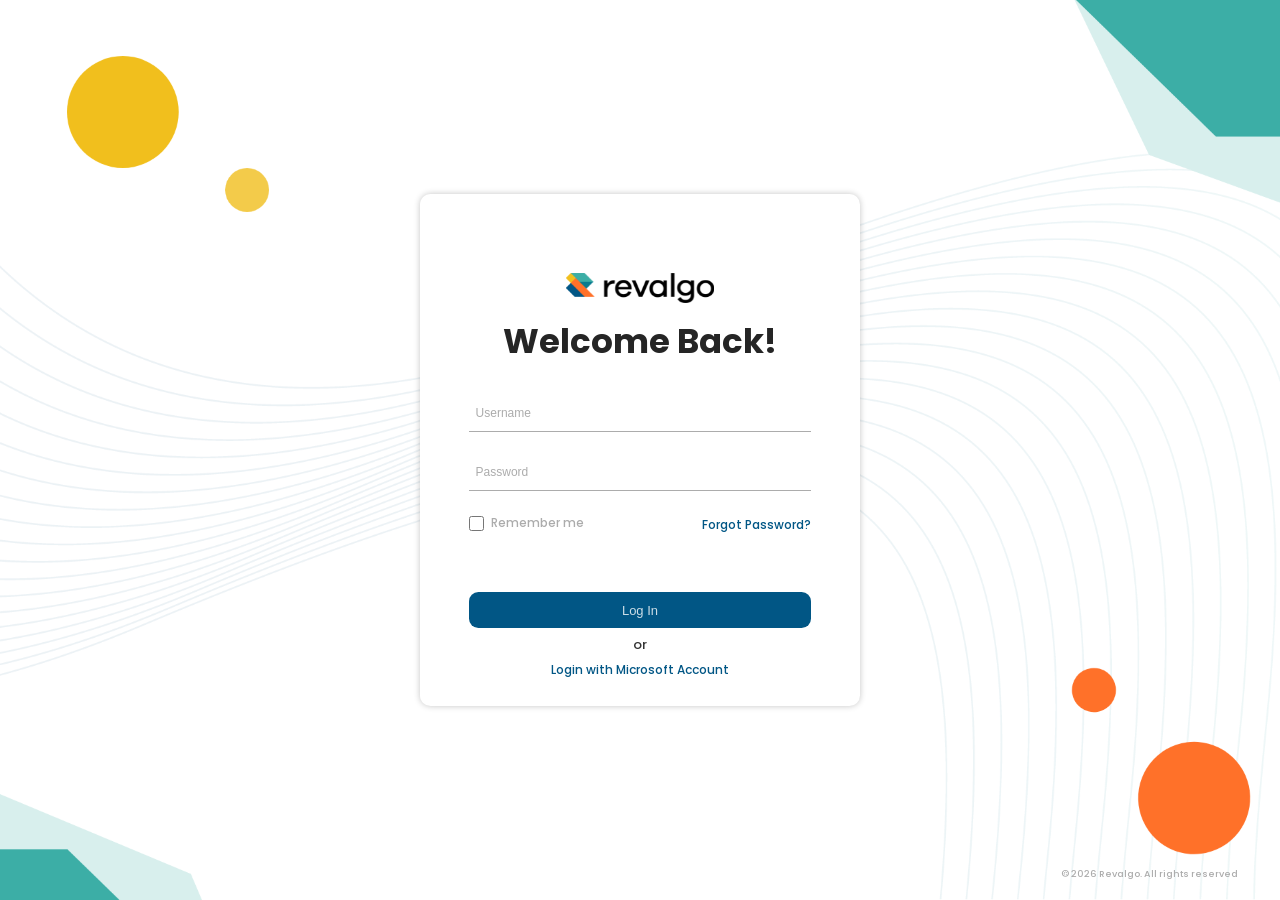
==== index.html @ 991fac0e "updated dashboard" ====
<!doctype html>
<html lang="en">
  <head>
    <meta charset="UTF-8" />
    <meta name="viewport" content="width=device-width, initial-scale=1.0" />
    <title>Index | Revalgo</title>
    <link rel="stylesheet" href="./assets/css/style.css"/>
  </head>

  <body>
    <main class="login-wrapper">
      <section class="login-inner-wrapper">
        <div class="login-container">
          <img
            src="./assets/images/login/revalgo_white_background.png"
            class="logo"
            alt="Revalgo White"
          />
          <h2 class="login-header">Welcome Back!</h2>
          <form class="login-form">
            <div class="input-wrapper">
              <div class="form-group">
                <label for="username"><i class="fa-regular fa-user"></i></label>
                <input
                  type="text"
                  name="username"
                  class="username"
                  id="username"
                  placeholder="Username"
                  autocomplete="on"
                />
              </div>
              <p class="error"></p>
            </div>
            <div class="input-wrapper password-wrapper">
              <div class="form-group">
                <label for="password"><i class="fa-solid fa-lock"></i></label>
                <input
                  type="password"
                  name="password"
                  class="password"
                  id="password"
                  placeholder="Password"
                />
              </div>
              <p class="error"></p>
            </div>
            <div class="forgot-wrapper">
              <div class="remember-wrapper">
                <input type="checkbox" name="remember" id="remember" />
                <label for="remember">Remember me</label>
              </div>
              <div class="forgot-container">
                <a href="#" id="forgot-password" class="forgot-link"
                  >Forgot Password?</a
                >
              </div>
            </div>
            <div class="submit-btn-container">
              <button type="submit" class="login-btn">Log In</button>
              <p class="or-text">or</p>
              <a href="#" id="login-acnt" class="login-acnt"
                >Login with Microsoft Account</a
              >
            </div>
          </form>
        </div>
        <img
          src="./assets/images/login/bg_patterns.png"
          class="bg-pattern bg-img"
          alt="Bg patterns"
        />

        <img
          src="./assets/images/login/yellow_circle_bg.png"
          class="top-left-bg bg-img"
          alt="yellow_circle_bg"
        />
        <img
          src="./assets/images/login/right_top_corner pattern_bg.png"
          class="top-right-bg bg-img"
          alt="right top corner pattern"
        />
        <img
          src="./assets/images/login/left_bottom_corner_pattern_bg.png"
          class="bottom-left-bg bg-img"
          alt="left bottom corner pattern"
        />
        <img
          src="./assets/images/login/orange_circle_pattern_bg.png"
          class="bottom-right-bg bg-img"
          alt="orange circle pattern"
        />
        <p class="copyright-text">&copy; 2026 Revalgo. All rights reserved</p>
      </section>
    </main>
    <script src="./assets/js/index.js"></script>
  </body>
</html>
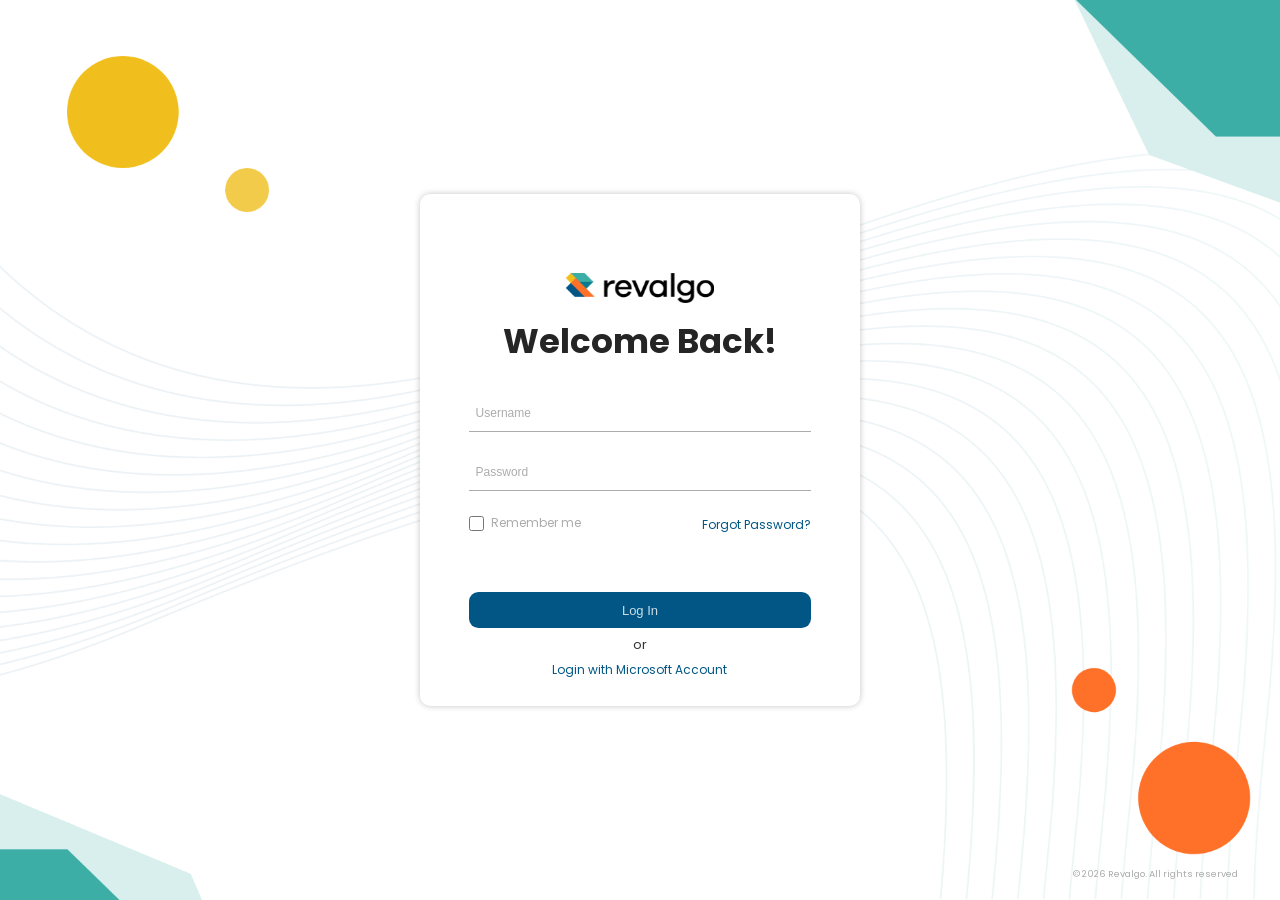
==== commit 11424423: "update v5" ====
--- a/index.html
+++ b/index.html
@@ -4,7 +4,10 @@
     <meta charset="UTF-8" />
     <meta name="viewport" content="width=device-width, initial-scale=1.0" />
     <title>Index | Revalgo</title>
+    <link rel="icon" type="image/x-icon" href="./assets/images/global/favicon.ico" />
     <link rel="stylesheet" href="./assets/css/style.css"/>
+   
+
   </head>
 
   <body>
--- a/assets/css/style.css
+++ b/assets/css/style.css
@@ -6,7 +6,11 @@
 }
 
 body {
-  font-family: "Poppins", sans-serif !important;
+  height: 100vh;
+  overflow: hidden;
+  font-family: "Poppins", sans-serif;
+  display: flex;
+  flex-direction: column;
 }
 
 body.not-active {
@@ -14,26 +18,32 @@
 }
 
 a {
-  text-decoration: none !important;
+  text-decoration: none;
 }
 
 @font-face {
   font-family: "Poppins";
-  font-weight: 500;
+  font-weight: 400;
   font-style: normal;
-  src: url("../fonts/poppins-500.ttf") format("truetype");
+  src: url("../fonts/poppins_400.ttf") format("truetype");
+}
+@font-face {
+  font-family: "Poppins";
+  font-weight: 500;
+  font-style: normal;
+  src: url("../fonts/poppins_500.ttf") format("truetype");
 }
 @font-face {
   font-family: "Poppins";
   font-weight: 600;
   font-style: normal;
-  src: url("../fonts/poppins-600.ttf") format("truetype");
+  src: url("../fonts/poppins_600.ttf") format("truetype");
 }
 @font-face {
   font-family: "Poppins";
   font-weight: 700;
   font-style: normal;
-  src: url("../fonts/poppins-700.ttf") format("truetype");
+  src: url("../fonts/poppins_700.ttf") format("truetype");
 }
 .login-wrapper {
   position: relative;
@@ -384,7 +394,7 @@
 header nav ul li.profile-container .profile-menu a {
   padding: 10px 10px;
   text-decoration: none;
-  color: #154787;
+  color: rgb(21, 71, 135);
   display: inline-flex;
   align-items: center;
   gap: clamp(5px, 0.521vw, 0.521vw);
@@ -405,7 +415,7 @@
   font-size: clamp(11px, 0.73vw, 0.73vw);
   padding: 7px clamp(12px, 1.25vw, 1.25vw);
   color: rgba(255, 255, 255, 0.8);
-  background-color: #154787;
+  background-color: rgb(21, 71, 135);
   margin-right: clamp(5px, 0.521vw, 0.521vw);
   cursor: pointer;
 }
@@ -413,27 +423,68 @@
   background-color: #015685;
 }
 
-body {
-  height: 100vh;
-  overflow: hidden;
+@media print {
+  header {
+    padding-left: 20px;
+  }
+}
+.loader-wrapper {
+  position: fixed;
+  inset: 0;
+  display: flex;
+  align-items: center;
+  justify-content: center;
+  background-color: white;
+}
+.loader-wrapper .loader {
+  width: clamp(25px, 2.61vw, 2.61vw);
+  aspect-ratio: 1;
+  display: grid;
+  border-radius: 50%;
+  background: linear-gradient(0deg, rgba(21, 71, 135, 0.5) 30%, rgba(0, 0, 0, 0) 0 70%, rgb(21, 71, 135) 0) 50%/8% 100%, linear-gradient(90deg, rgba(21, 71, 135, 0.25) 30%, rgba(0, 0, 0, 0) 0 70%, rgba(21, 71, 135, 0.75) 0) 50%/100% 8%;
+  background-repeat: no-repeat;
+  animation: l23 2s infinite steps(12);
+}
+.loader-wrapper .loader::before,
+.loader-wrapper .loader::after {
+  content: "";
+  grid-area: 1/1;
+  border-radius: 50%;
+  background: inherit;
+  opacity: 0.915;
+  transform: rotate(30deg);
+}
+.loader-wrapper .loader::after {
+  opacity: 0.83;
+  transform: rotate(60deg);
+}
+@keyframes l23 {
+  100% {
+    transform: rotate(1turn);
+  }
+}
+.loader-wrapper.not-active {
+  display: none;
 }
 
 .dashboard-wrapper {
   margin-top: 6px;
   background-color: #f5f5f5;
-  padding: clamp(20px, 1.8vw, 1.8vw) clamp(12px, 1.25vw, 1.25vw);
-  display: flex;
+  padding: clamp(12px, 1.304vw, 1.304vw) clamp(12px, 1.25vw, 1.25vw);
+  display: none;
   flex-direction: column;
+  flex: 1;
+  min-height: 0;
 }
 .dashboard-wrapper .dashboard-header-wrapper {
-  margin-bottom: clamp(23px, 2.4vw, 2.4vw);
+  margin-bottom: clamp(12px, 1.304vw, 1.304vw);
   display: block;
 }
 .dashboard-wrapper .dashboard-header-wrapper .header-container {
   display: flex;
   align-items: center;
   justify-content: space-between;
-  margin-bottom: clamp(24px, 2.5vw, 2.5vw);
+  margin-bottom: clamp(15px, 1.57vw, 1.57vw);
 }
 .dashboard-wrapper .dashboard-header-wrapper .header-container h2 {
   color: rgba(0, 0, 0, 0.9);
@@ -453,13 +504,13 @@
   display: flex;
 }
 .dashboard-wrapper .dashboard-header-wrapper .header-container .dropdown-wrapper .date-filter .date-dropdown .date-text {
-  color: #154787;
+  color: rgb(21, 71, 135);
   display: flex;
   gap: clamp(5px, 0.521vw, 0.521vw);
   align-items: center;
   justify-content: space-between;
   padding-bottom: 5px;
-  border-bottom: 1px solid #154787;
+  border-bottom: 1px solid rgb(21, 71, 135);
   font-size: clamp(11px, 0.79vw, 0.79vw);
   cursor: pointer;
 }
@@ -470,7 +521,7 @@
 .dashboard-wrapper .dashboard-header-wrapper .header-container .dropdown-wrapper .date-filter .date-dropdown .custom-text {
   display: none;
   gap: 5px;
-  border-bottom: 1px solid #154787;
+  border-bottom: 1px solid rgb(21, 71, 135);
   font-size: clamp(11px, 0.79vw, 0.79vw);
   color: #5c5c5c;
   font-weight: normal;
@@ -685,10 +736,10 @@
 }
 .dashboard-wrapper .dashboard-header-wrapper .header-container .dropdown-wrapper .widget-btn {
   position: relative;
-  color: #154787;
+  color: rgb(21, 71, 135);
   display: inline-flex;
   padding: 5px 7px;
-  border: 1px solid #154787;
+  border: 1px solid rgb(21, 71, 135);
   font-size: clamp(11px, 0.79vw, 0.79vw);
   cursor: pointer;
 }
@@ -732,14 +783,14 @@
   appearance: none;
   width: clamp(10px, 0.93vw, 0.93vw);
   height: clamp(10px, 0.93vw, 0.93vw);
-  border: 1px solid #154787;
+  border: 1px solid rgb(21, 71, 135);
   border-radius: 5px;
   position: relative;
-  accent-color: #154787;
+  accent-color: rgb(21, 71, 135);
   flex: 0 0 clamp(10px, 0.93vw, 0.93vw);
 }
 .dashboard-wrapper .dashboard-header-wrapper .header-container .dropdown-wrapper .widget-btn .widget-dropdown-menu li input:checked {
-  background-color: #154787;
+  background-color: rgb(21, 71, 135);
 }
 .dashboard-wrapper .dashboard-header-wrapper .header-container .dropdown-wrapper .widget-btn .widget-dropdown-menu li input:checked:checked::after {
   content: "✔";
@@ -760,6 +811,7 @@
 .dashboard-wrapper .dashboard-header-wrapper .stats-wrapper .stat-container {
   display: flex;
   gap: clamp(10px, 1.05vw, 1.05vw);
+  align-items: center;
 }
 .dashboard-wrapper .dashboard-header-wrapper .stats-wrapper .stat-container .img-wrapper {
   width: clamp(26px, 2.98vw, 2.98vw);
@@ -800,7 +852,7 @@
 }
 .dashboard-wrapper .dashboard-body-wrapper .quotes-container {
   width: 62%;
-  max-height: calc(100% - clamp(20px, 1.965vw, 1.965vw));
+  max-height: 100%;
   display: flex;
   flex-direction: column;
 }
@@ -816,7 +868,7 @@
   border-radius: clamp(3px, 0.521vw, 0.521vw);
   background-color: white;
   height: 100%;
-  max-height: 100%;
+  max-height: calc(100% - clamp(27px, 1.71vw, 1.71vw));
   display: flex;
   flex-direction: column;
 }
@@ -868,7 +920,7 @@
   color: #015685;
 }
 .dashboard-wrapper .dashboard-body-wrapper .quotes-container .table-wrapper .top-container .btn-container button.active span {
-  background-color: #154787;
+  background-color: rgb(21, 71, 135);
   color: white;
 }
 .dashboard-wrapper .dashboard-body-wrapper .quotes-container .table-wrapper .top-container .btn-container button.active::after {
@@ -892,6 +944,7 @@
   border: none;
   outline: none;
   font-size: clamp(10px, 0.63vw, 0.63vw);
+  width: 100%;
 }
 .dashboard-wrapper .dashboard-body-wrapper .quotes-container .table-wrapper .top-container .filter-wrapper .search-container input::placeholder {
   font-size: clamp(10px, 0.63vw, 0.63vw);
@@ -911,6 +964,9 @@
 }
 .dashboard-wrapper .dashboard-body-wrapper .quotes-container .table-wrapper .top-container .filter-wrapper .filter-container {
   position: relative;
+  border: 1px solid rgba(0, 0, 0, 0.3);
+  padding: 4px clamp(9px, 0.79vw, 0.79vw);
+  border-radius: 3px;
 }
 .dashboard-wrapper .dashboard-body-wrapper .quotes-container .table-wrapper .top-container .filter-wrapper .filter-container .filter-text {
   display: flex;
@@ -919,14 +975,12 @@
   font-size: clamp(10px, 0.63vw, 0.63vw);
   color: #616161;
   cursor: pointer;
+  background-color: transparent;
+  border: none;
 }
 .dashboard-wrapper .dashboard-body-wrapper .quotes-container .table-wrapper .top-container .filter-wrapper .filter-container .filter-text img {
   width: 15px, 0.989vw, 0.989vw;
-}
-.dashboard-wrapper .dashboard-body-wrapper .quotes-container .table-wrapper .top-container .filter-wrapper .filter-container {
-  border: 1px solid rgba(0, 0, 0, 0.3);
-  padding: 4px clamp(9px, 0.79vw, 0.79vw);
-  border-radius: 3px;
+  pointer-events: none;
 }
 .dashboard-wrapper .dashboard-body-wrapper .quotes-container .table-wrapper .top-container .filter-wrapper .filter-container .filter-dropdown {
   display: none;
@@ -1062,7 +1116,7 @@
   width: 1.65vw;
 }
 .dashboard-wrapper .dashboard-body-wrapper .quotes-container .table-wrapper .quote-table tbody tr td a.quote-id-data {
-  color: #154787;
+  color: rgb(21, 71, 135);
   font-weight: 500;
 }
 .dashboard-wrapper .dashboard-body-wrapper .quotes-container .table-wrapper .quote-table tbody tr td:nth-of-type(3) {
@@ -1101,7 +1155,7 @@
 .dashboard-wrapper .dashboard-body-wrapper .quotes-container .table-wrapper .quote-table tbody tr td:last-of-type .undo-btn {
   width: 100%;
   display: inline-block;
-  background-color: #154787;
+  background-color: rgb(21, 71, 135);
   color: rgba(255, 255, 255, 0.9);
   cursor: pointer;
   border-radius: 5px;
@@ -1109,7 +1163,7 @@
 .dashboard-wrapper .dashboard-body-wrapper .quotes-container .table-wrapper .quote-table tbody tr td .undo-btn {
   width: 100%;
   display: inline-block;
-  background-color: #154787;
+  background-color: rgb(21, 71, 135);
   color: rgba(255, 255, 255, 0.9);
   cursor: pointer;
   border-radius: 5px;
@@ -1229,6 +1283,9 @@
   flex: 1;
   height: 100%;
   width: 100%;
+}
+.dashboard-wrapper .dashboard-body-wrapper .chart-wrapper .chart-container .trend-chart-wrapper .trend-chart-container .trend-chart .highcharts-yaxis-labels span {
+  left: 0px !important;
 }
 .dashboard-wrapper .dashboard-body-wrapper .chart-wrapper .chart-container .trend-chart-wrapper .trend-chart-container .trend-chart .trend-x-label, .dashboard-wrapper .dashboard-body-wrapper .chart-wrapper .chart-container .trend-chart-wrapper .trend-chart-container .trend-chart .trend-y-label {
   font-size: clamp(10px, 0.63vw, 0.63vw);
@@ -1298,8 +1355,8 @@
 }
 .dashboard-wrapper .dashboard-body-wrapper .chart-wrapper .chart-container .accuracy-chart-wrapper .accuracy-chart-container .accuracy-chart .highcharts-tooltip tspan:nth-of-type(2) {
   font-size: 0.9em;
-  color: #154787;
-  fill: #154787;
+  color: rgb(21, 71, 135);
+  fill: rgb(21, 71, 135);
   font-weight: bold;
 }
 .dashboard-wrapper .dashboard-body-wrapper .chart-wrapper .chart-container .accuracy-chart-wrapper .accuracy-chart-container .accuracy-chart .highcharts-root {
@@ -1350,81 +1407,99 @@
   background-color: transparent;
   border: none;
 }
+.dashboard-wrapper .dashboard-body-wrapper .chart-wrapper .transaction-wrapper .btn-container button.dropdown-btn {
+  font-size: clamp(13px, 1.15vw, 1.15vw);
+}
 .dashboard-wrapper .dashboard-body-wrapper .chart-wrapper .transaction-wrapper .btn-container button.dropdown-btn img {
   width: clamp(13px, 1.15vw, 1.15vw);
   margin-right: 5px;
-}
-.dashboard-wrapper .dashboard-body-wrapper .chart-wrapper .transaction-wrapper .btn-container button.dropdown-btn {
+  transition: transform 0.3s ease;
+}
+.dashboard-wrapper .dashboard-body-wrapper .chart-wrapper .transaction-wrapper .btn-container button.dropdown-btn.collapsed {
   font-size: clamp(13px, 1.15vw, 1.15vw);
+}
+.dashboard-wrapper .dashboard-body-wrapper .chart-wrapper .transaction-wrapper .btn-container button.dropdown-btn.collapsed img {
+  transform: rotate(180deg);
 }
 .dashboard-wrapper .dashboard-body-wrapper .chart-wrapper .transaction-wrapper .btn-container button.view-more-btn {
   font-size: clamp(11px, 0.79vw, 0.79vw);
-  color: #154787;
-}
-.dashboard-wrapper .dashboard-body-wrapper .chart-wrapper .transaction-wrapper .transaction-table {
+  color: rgb(21, 71, 135);
+  white-space: nowrap;
+}
+.dashboard-wrapper .dashboard-body-wrapper .chart-wrapper .transaction-wrapper .transaction-table-content {
+  flex-direction: column;
+}
+.dashboard-wrapper .dashboard-body-wrapper .chart-wrapper .transaction-wrapper .transaction-table-content .transaction-table {
   width: 100%;
   display: flex;
   flex-direction: column;
   flex: 1;
-  height: 100%;
   min-height: 0;
 }
-.dashboard-wrapper .dashboard-body-wrapper .chart-wrapper .transaction-wrapper .transaction-table thead {
+.dashboard-wrapper .dashboard-body-wrapper .chart-wrapper .transaction-wrapper .transaction-table-content .transaction-table thead {
   display: table;
   width: 100%;
   table-layout: fixed;
   flex-shrink: 0;
 }
-.dashboard-wrapper .dashboard-body-wrapper .chart-wrapper .transaction-wrapper .transaction-table thead tr {
+.dashboard-wrapper .dashboard-body-wrapper .chart-wrapper .transaction-wrapper .transaction-table-content .transaction-table thead tr {
   border-bottom: 1px solid rgba(0, 0, 0, 0.6);
 }
-.dashboard-wrapper .dashboard-body-wrapper .chart-wrapper .transaction-wrapper .transaction-table thead tr th {
+.dashboard-wrapper .dashboard-body-wrapper .chart-wrapper .transaction-wrapper .transaction-table-content .transaction-table thead tr th {
   font-size: clamp(10px, 0.83vw, 0.83vw);
   color: rgba(0, 0, 0, 0.8);
   font-weight: 500;
   padding: clamp(6px, 0.521vw, 0.521vw) clamp(10px, 0.79vw, 0.79vw) clamp(8px, 0.521vw, 0.521vw) 0;
 }
-.dashboard-wrapper .dashboard-body-wrapper .chart-wrapper .transaction-wrapper .transaction-table thead tr th:first-of-type {
+.dashboard-wrapper .dashboard-body-wrapper .chart-wrapper .transaction-wrapper .transaction-table-content .transaction-table thead tr th:first-of-type {
   width: clamp(150px, 16.2vw, 16.2vw);
   padding-left: clamp(8px, 0.79vw, 0.79vw);
 }
-.dashboard-wrapper .dashboard-body-wrapper .chart-wrapper .transaction-wrapper .transaction-table thead tr th:nth-of-type(2) {
+.dashboard-wrapper .dashboard-body-wrapper .chart-wrapper .transaction-wrapper .transaction-table-content .transaction-table thead tr th:nth-of-type(2) {
   width: clamp(110px, 11.46vw, 11.46vw);
 }
-.dashboard-wrapper .dashboard-body-wrapper .chart-wrapper .transaction-wrapper .transaction-table tbody {
+.dashboard-wrapper .dashboard-body-wrapper .chart-wrapper .transaction-wrapper .transaction-table-content .transaction-table tbody {
   display: block;
   flex: 1;
   overflow-y: auto;
 }
-.dashboard-wrapper .dashboard-body-wrapper .chart-wrapper .transaction-wrapper .transaction-table tbody tr {
+.dashboard-wrapper .dashboard-body-wrapper .chart-wrapper .transaction-wrapper .transaction-table-content .transaction-table tbody tr {
   display: table;
   width: 100%;
   table-layout: fixed;
 }
-.dashboard-wrapper .dashboard-body-wrapper .chart-wrapper .transaction-wrapper .transaction-table tbody tr td {
+.dashboard-wrapper .dashboard-body-wrapper .chart-wrapper .transaction-wrapper .transaction-table-content .transaction-table tbody tr td {
   font-size: clamp(10px, 0.73vw, 0.73vw);
   padding: clamp(6px, 0.521vw, 0.521vw) clamp(10px, 0.79vw, 0.79vw) clamp(6px, 0.521vw, 0.521vw) 0;
   border-bottom: 1px solid #ccc;
 }
-.dashboard-wrapper .dashboard-body-wrapper .chart-wrapper .transaction-wrapper .transaction-table tbody tr td:first-of-type {
+.dashboard-wrapper .dashboard-body-wrapper .chart-wrapper .transaction-wrapper .transaction-table-content .transaction-table tbody tr td:first-of-type {
   width: clamp(160px, 16.2vw, 16.2vw);
   padding-left: clamp(10px, 0.79vw, 0.79vw);
 }
-.dashboard-wrapper .dashboard-body-wrapper .chart-wrapper .transaction-wrapper .transaction-table tbody tr td:nth-of-type(2) {
+.dashboard-wrapper .dashboard-body-wrapper .chart-wrapper .transaction-wrapper .transaction-table-content .transaction-table tbody tr td:nth-of-type(2) {
   width: clamp(110px, 11.46vw, 11.46vw);
 }
-.dashboard-wrapper .dashboard-body-wrapper .chart-wrapper .transaction-wrapper .transaction-table tbody tr td:last-of-type {
+.dashboard-wrapper .dashboard-body-wrapper .chart-wrapper .transaction-wrapper .transaction-table-content .transaction-table tbody tr td:last-of-type {
   font-weight: 400;
 }
-.dashboard-wrapper .dashboard-body-wrapper .chart-wrapper .transaction-wrapper .transaction-table tbody::-webkit-scrollbar {
+.dashboard-wrapper .dashboard-body-wrapper .chart-wrapper .transaction-wrapper .transaction-table-content .transaction-table tbody::-webkit-scrollbar {
   width: 4px;
 }
-.dashboard-wrapper .dashboard-body-wrapper .chart-wrapper .transaction-wrapper .transaction-table tbody::-webkit-scrollbar-thumb {
+.dashboard-wrapper .dashboard-body-wrapper .chart-wrapper .transaction-wrapper .transaction-table-content .transaction-table tbody::-webkit-scrollbar-thumb {
   background: rgba(161, 161, 161, 0.5);
   border-radius: 4px;
 }
-.dashboard-wrapper .dashboard-body-wrapper .chart-wrapper .transaction-wrapper .transaction-table.not-active {
-  display: none;
+.dashboard-wrapper .dashboard-body-wrapper .chart-wrapper .transaction-wrapper .transaction-table-content .transaction-table.not-active {
+  display: none;
+}
+.dashboard-wrapper .dashboard-body-wrapper .chart-wrapper .transaction-wrapper .transaction-table-content.collapsing {
+  height: 0;
+}
+.dashboard-wrapper .dashboard-body-wrapper .chart-wrapper .transaction-wrapper .transaction-table-content.show {
+  display: flex;
+  flex: 1;
+  min-height: 0;
 }
 .dashboard-wrapper .dashboard-body-wrapper .chart-wrapper .transaction-wrapper.not-active {
   display: none;
@@ -1448,13 +1523,26 @@
 }
 .dashboard-wrapper .dashboard-body-wrapper.not-active {
   display: none;
+}
+.dashboard-wrapper .copyright-container {
+  display: none;
+  align-items: center;
+  text-align: center;
+  justify-content: center;
+  font-size: 10px;
+  color: rgba(0, 0, 0, 0.8);
+  width: 100%;
+  margin-top: 10px;
+}
+.dashboard-wrapper.active {
+  display: flex;
 }
 
 .expand-overlay {
   position: fixed;
   z-index: 5;
   background-color: rgba(0, 0, 0, 0.7);
-  inset: auto 0 0 0;
+  inset: 0 0 0 0;
   display: none;
   justify-content: center;
   align-items: center;
@@ -1463,7 +1551,7 @@
   background-color: white;
   display: none;
   flex-direction: column;
-  align-items: center;
+  align-items: flex-start;
   margin-top: 10px;
   max-height: 85%;
   position: relative;
@@ -1559,7 +1647,7 @@
   color: #015685;
 }
 .expand-overlay .expand-modal.table .expand-modal-content .quotes-container .table-wrapper .top-container .btn-container button.active span {
-  background-color: #154787;
+  background-color: rgb(21, 71, 135);
   color: white;
 }
 .expand-overlay .expand-modal.table .expand-modal-content .quotes-container .table-wrapper .top-container .btn-container button.active::after {
@@ -1602,6 +1690,9 @@
 }
 .expand-overlay .expand-modal.table .expand-modal-content .quotes-container .table-wrapper .top-container .filter-wrapper .filter-container {
   position: relative;
+  border: 1px solid rgba(0, 0, 0, 0.3);
+  padding: 6px clamp(9px, 0.79vw, 0.79vw);
+  border-radius: 3px;
 }
 .expand-overlay .expand-modal.table .expand-modal-content .quotes-container .table-wrapper .top-container .filter-wrapper .filter-container .filter-text {
   display: flex;
@@ -1610,14 +1701,12 @@
   font-size: clamp(10px, 0.73vw, 0.73vw);
   color: #616161;
   cursor: pointer;
+  background-color: transparent;
+  border: none;
 }
 .expand-overlay .expand-modal.table .expand-modal-content .quotes-container .table-wrapper .top-container .filter-wrapper .filter-container .filter-text img {
   width: clamp(15px, 0.989vw, 0.989vw);
-}
-.expand-overlay .expand-modal.table .expand-modal-content .quotes-container .table-wrapper .top-container .filter-wrapper .filter-container {
-  border: 1px solid rgba(0, 0, 0, 0.3);
-  padding: 6px clamp(9px, 0.79vw, 0.79vw);
-  border-radius: 3px;
+  pointer-events: none;
 }
 .expand-overlay .expand-modal.table .expand-modal-content .quotes-container .table-wrapper .top-container .filter-wrapper .filter-container .filter-dropdown {
   display: none;
@@ -1647,6 +1736,9 @@
 .expand-overlay .expand-modal.table .expand-modal-content .quotes-container .table-wrapper .top-container .filter-wrapper .filter-container .filter-dropdown ul li:hover {
   background: #f0f0f0;
 }
+.expand-overlay .expand-modal.table .expand-modal-content .quotes-container .table-wrapper .top-container .filter-wrapper .filter-container .filter-dropdown ul li.active {
+  background: #f0f0f0;
+}
 .expand-overlay .expand-modal.table .expand-modal-content .quotes-container .table-wrapper .top-container .filter-wrapper .filter-container .filter-dropdown.active {
   display: block;
 }
@@ -1693,6 +1785,7 @@
   font-size: clamp(10px, 0.83vw, 0.83vw);
   color: rgba(0, 0, 0, 0.9);
   font-weight: 500;
+  cursor: pointer;
 }
 .expand-overlay .expand-modal.table .expand-modal-content .quotes-container .table-wrapper .quote-table thead tr th:first-of-type {
   width: 2.75vw;
@@ -1744,7 +1837,7 @@
   width: 2.75vw;
 }
 .expand-overlay .expand-modal.table .expand-modal-content .quotes-container .table-wrapper .quote-table tbody tr td a.quote-id-data {
-  color: #154787;
+  color: rgb(21, 71, 135);
   font-weight: 500;
 }
 .expand-overlay .expand-modal.table .expand-modal-content .quotes-container .table-wrapper .quote-table tbody tr td:first-of-type {
@@ -1788,7 +1881,7 @@
 .expand-overlay .expand-modal.table .expand-modal-content .quotes-container .table-wrapper .quote-table tbody tr td:last-of-type span {
   width: 100%;
   display: inline-block;
-  background-color: #154787;
+  background-color: rgb(21, 71, 135);
   color: rgba(255, 255, 255, 0.9);
   cursor: pointer;
   border-radius: 5px;
@@ -1830,16 +1923,16 @@
   background-color: transparent;
   border: none;
 }
+.expand-overlay .expand-modal.table .expand-modal-content .transaction-wrapper .btn-container button.dropdown-btn {
+  font-size: clamp(13px, 1.36vw, 1.36vw);
+}
 .expand-overlay .expand-modal.table .expand-modal-content .transaction-wrapper .btn-container button.dropdown-btn img {
   width: clamp(13px, 1.25vw, 1.25vw);
   margin-right: 5px;
 }
-.expand-overlay .expand-modal.table .expand-modal-content .transaction-wrapper .btn-container button.dropdown-btn {
-  font-size: clamp(13px, 1.36vw, 1.36vw);
-}
 .expand-overlay .expand-modal.table .expand-modal-content .transaction-wrapper .btn-container button.view-more-btn {
   font-size: clamp(11px, 0.79vw, 0.79vw);
-  color: #154787;
+  color: rgb(21, 71, 135);
   display: none;
 }
 .expand-overlay .expand-modal.table .expand-modal-content .transaction-wrapper .transaction-table {
@@ -2028,7 +2121,7 @@
   color: rgba(0, 0, 0, 0.8);
 }
 .expand-overlay .expand-modal.chart .expand-modal-content .trend-chart-wrapper .trend-chart-container .trend-chart .highcharts-yaxis-labels span {
-  left: 5px !important;
+  left: 5px;
 }
 .expand-overlay .expand-modal.chart .expand-modal-content .trend-chart-wrapper.active {
   display: flex;
@@ -2089,8 +2182,8 @@
 }
 .expand-overlay .expand-modal.chart .expand-modal-content .accuracy-chart-wrapper .accuracy-chart-container .accuracy-chart .highcharts-tooltip tspan:nth-of-type(2) {
   font-size: 0.9em;
-  color: #154787;
-  fill: #154787;
+  color: rgb(21, 71, 135);
+  fill: rgb(21, 71, 135);
   font-weight: bold;
 }
 .expand-overlay .expand-modal.chart .expand-modal-content .accuracy-chart-wrapper .accuracy-chart-container .accuracy-chart .highcharts-root {
@@ -2156,13 +2249,13 @@
   padding: clamp(6px, 0.63vw, 0.63vw) clamp(9px, 2.61vw, 2.61vw);
   border: 1px solid transparent;
   line-height: 1;
-  background-color: #154787;
+  background-color: rgb(21, 71, 135);
   color: white;
 }
 .expand-overlay .undo-modal .btn-container button.no-btn {
   background-color: white;
-  border-color: #154787;
-  color: #154787;
+  border-color: rgb(21, 71, 135);
+  color: rgb(21, 71, 135);
   padding-inline: clamp(9px, 2.75vw, 2.75vw);
 }
 .expand-overlay .undo-modal.active {
@@ -2170,8 +2263,11 @@
 }
 
 @media screen and (max-width: 1600px) {
+  .dashboard-wrapper {
+    padding: clamp(12px, 1.304vw, 1.304vw) clamp(12px, 1.25vw, 1.25vw);
+  }
   .dashboard-wrapper .dashboard-header-wrapper {
-    margin-bottom: clamp(20px, 2.067vw, 2.067vw);
+    margin-bottom: clamp(12px, 1.304vw, 1.304vw);
   }
   .dashboard-wrapper .dashboard-header-wrapper .header-container .dropdown-wrapper .widget-btn .widget-dropdown-menu li input {
     border-radius: 4px;
@@ -2189,10 +2285,13 @@
 }
 @media screen and (max-width: 1400px) {
   .dashboard-wrapper {
-    padding: clamp(12px, 1.304vw, 1.304vw) clamp(12px, 1.05vw, 1.05vw);
+    padding: clamp(10px, 1.05vw, 1.05vw) clamp(12px, 1.05vw, 1.05vw);
   }
   .dashboard-wrapper .dashboard-header-wrapper {
-    margin-bottom: clamp(15px, 1.57vw, 1.57vw);
+    margin-bottom: clamp(10px, 1.05vw, 1.05vw);
+  }
+  .dashboard-wrapper .dashboard-header-wrapper .header-container {
+    margin-bottom: clamp(10px, 1.05vw, 1.05vw);
   }
   .dashboard-wrapper .dashboard-header-wrapper .header-container .dropdown-wrapper .widget-btn .widget-dropdown-menu li input {
     border-radius: 3px;
@@ -2241,12 +2340,10 @@
   }
   .dashboard-wrapper .dashboard-body-wrapper .quotes-container .table-wrapper .quote-table thead tr th span {
     gap: 5px;
+    font-size: 9px;
   }
   .dashboard-wrapper .dashboard-body-wrapper .quotes-container .table-wrapper .quote-table thead tr th span img {
     width: 8px;
-  }
-  .dashboard-wrapper .dashboard-body-wrapper .quotes-container .table-wrapper .quote-table thead tr th span {
-    font-size: 9px;
   }
   .dashboard-wrapper .dashboard-body-wrapper .quotes-container .table-wrapper .quote-table thead tr th:first-of-type {
     width: 2.067vw;
@@ -2291,15 +2388,34 @@
     margin: 0;
     size: A4;
   }
+  header .search-wrapper, header nav {
+    display: none;
+  }
   .dashboard-wrapper {
     padding-right: 0;
-    padding: 20px 10px;
+    padding: 20px 15px;
+  }
+  .dashboard-wrapper .dashboard-header-wrapper .header-container {
+    display: none;
+  }
+  .dashboard-wrapper .dashboard-header-wrapper .stats-wrapper {
+    padding-inline: 5px;
+    justify-content: space-between;
   }
   .dashboard-wrapper .dashboard-body-wrapper {
     gap: 0;
   }
   .dashboard-wrapper .dashboard-body-wrapper .quotes-container {
     width: 100%;
+  }
+  .dashboard-wrapper .dashboard-body-wrapper .quotes-container h3 {
+    padding-left: 5px;
+  }
+  .dashboard-wrapper .dashboard-body-wrapper .quotes-container .table-wrapper {
+    padding-top: 0;
+  }
+  .dashboard-wrapper .dashboard-body-wrapper .quotes-container .table-wrapper .top-container {
+    display: none;
   }
   .dashboard-wrapper .dashboard-body-wrapper .quotes-container .table-wrapper .quote-table thead tr th {
     font-size: clamp(10px, 0.79vw, 0.79vw);
@@ -2336,9 +2452,12 @@
   .dashboard-wrapper .dashboard-body-wrapper .quotes-container .table-wrapper .quote-table thead tr th:last-of-type {
     width: 50px;
   }
+  .dashboard-wrapper .dashboard-body-wrapper .quotes-container .table-wrapper .quote-table tbody {
+    overflow-x: hidden;
+  }
   .dashboard-wrapper .dashboard-body-wrapper .quotes-container .table-wrapper .quote-table tbody tr td {
     font-size: clamp(10px, 0.73vw, 0.73vw);
-    padding: 5px 10px 5px 0;
+    padding: 6px 10px 6px 0;
   }
   .dashboard-wrapper .dashboard-body-wrapper .quotes-container .table-wrapper .quote-table tbody tr td:first-of-type {
     width: 15px;
@@ -2383,23 +2502,1535 @@
   .dashboard-wrapper .dashboard-body-wrapper .chart-wrapper {
     display: none;
   }
-}
-body {
-  height: 100vh;
+  .dashboard-wrapper .copyright-container {
+    display: flex;
+  }
+}
+.popup-overlay {
+  position: fixed;
+  z-index: 5;
+  background-color: rgba(0, 0, 0, 0.7);
+  inset: 0 0 0 0;
+  display: none;
+  justify-content: center;
+  align-items: center;
+  height: auto;
+}
+.popup-overlay .expand-modal {
+  background-color: white;
+  display: none;
+  flex-direction: column;
+  align-items: center;
+  margin-top: 10px;
+  width: 62%;
+  max-height: 85%;
+  height: 100%;
+  position: relative;
+  padding: clamp(12px, 1.25vw, 1.25vw) clamp(12px, 1.25vw, 1.25vw);
+  border-radius: clamp(3px, 0.521vw, 0.521vw);
+}
+.popup-overlay .expand-modal .close-modal-btn {
+  position: absolute;
+  align-self: flex-end;
+  border: none;
+  background-color: transparent;
+  top: clamp(12px, 1.25vw, 1.25vw);
+  z-index: 4;
+}
+.popup-overlay .expand-modal .close-modal-btn img {
+  width: clamp(11px, 0.989vw, 0.989vw);
+}
+.popup-overlay .expand-modal .expand-modal-content {
+  display: flex;
+  flex: 1;
+  max-height: 100%;
+  min-height: 0;
+  width: 100%;
+}
+.popup-overlay .expand-modal .expand-modal-content .suggest-product-popup {
+  position: relative;
+  display: flex;
+  flex-direction: column;
+  box-shadow: none;
+  z-index: 3;
+  width: 100%;
+  top: unset !important;
+  left: unset !important;
+  gap: clamp(8px, 0.521vw, 0.521vw);
+  padding: 0;
+  max-height: 100% !important;
+}
+.popup-overlay .expand-modal .expand-modal-content .suggest-product-popup .product-header {
+  display: flex;
+  gap: clamp(10px, 1.05vw, 1.05vw);
+  align-items: center;
+  justify-content: space-between;
+  margin-bottom: clamp(3px, 0.4vw, 0.4vw);
+  padding: 0;
+}
+.popup-overlay .expand-modal .expand-modal-content .suggest-product-popup .product-header .search-suggest-product {
+  flex: 0 0 60%;
+  margin-right: clamp(10px, 1.304vw, 1.304vw);
+  border: none;
+  padding-bottom: 5px;
+  border-bottom: 1px solid #ccc;
+  font-size: clamp(11px, 0.83vw, 0.83vw);
+  color: #666666;
+  outline: none;
+  width: 60%;
+}
+.popup-overlay .expand-modal .expand-modal-content .suggest-product-popup .product-header .search-suggest-product::placeholder {
+  color: #666666;
+}
+.popup-overlay .expand-modal .expand-modal-content .suggest-product-popup .product-header button {
+  background-color: transparent;
+  border: none;
+}
+.popup-overlay .expand-modal .expand-modal-content .suggest-product-popup .product-header button.min-suggest-btn {
+  display: inline;
+  margin-right: clamp(16px, 1.75vw, 1.75vw);
+}
+.popup-overlay .expand-modal .expand-modal-content .suggest-product-popup .product-header button.min-suggest-btn img {
+  display: block;
+  width: clamp(12px, 1.15vw, 1.15vw);
+}
+.popup-overlay .expand-modal .expand-modal-content .suggest-product-popup .product-header button.expand-btn {
+  display: none;
+  margin-right: clamp(9px, 0.989vw, 0.989vw);
+}
+.popup-overlay .expand-modal .expand-modal-content .suggest-product-popup .product-header button.expand-btn img {
+  display: block;
+  width: clamp(9px, 0.989vw, 0.989vw);
+}
+.popup-overlay .expand-modal .expand-modal-content .suggest-product-popup .product-header button.close-suggest-popup-btn {
+  display: none;
+}
+.popup-overlay .expand-modal .expand-modal-content .suggest-product-popup .product-header button.close-suggest-popup-btn img {
+  display: block;
+  width: clamp(8px, 0.79vw, 0.79vw);
+}
+.popup-overlay .expand-modal .expand-modal-content .suggest-product-popup .product-body {
+  flex: 1;
+  min-height: 0;
+  overflow-y: auto;
+  max-height: 100%;
+  padding-right: clamp(10px, 1.05vw, 1.05vw);
+  margin-right: 4px;
+}
+.popup-overlay .expand-modal .expand-modal-content .suggest-product-popup .product-body h3 {
+  font-size: clamp(12px, 1.15vw, 1.15vw);
+  margin-bottom: clamp(10px, 0.63vw, 0.63vw);
+}
+.popup-overlay .expand-modal .expand-modal-content .suggest-product-popup .product-body .products .product {
+  padding: clamp(5px, 0.63vw, 0.63vw) 0;
+  border-bottom: 1px solid #ccc;
+}
+.popup-overlay .expand-modal .expand-modal-content .suggest-product-popup .product-body .products .product .detail-container {
+  display: flex;
+  gap: clamp(12px, 1.65vw, 1.65vw);
+}
+.popup-overlay .expand-modal .expand-modal-content .suggest-product-popup .product-body .products .product .detail-container p {
+  font-size: clamp(10px, 0.83vw, 0.83vw);
+  margin-bottom: clamp(5px, 0.63vw, 0.63vw);
+  line-height: 1;
+}
+.popup-overlay .expand-modal .expand-modal-content .suggest-product-popup .product-body .products .product .detail-container p .label {
+  color: rgba(0, 0, 0, 0.8);
+}
+.popup-overlay .expand-modal .expand-modal-content .suggest-product-popup .product-body .products .product .detail-container p .label.id {
+  color: rgb(21, 71, 135);
+  font-weight: 500;
+}
+.popup-overlay .expand-modal .expand-modal-content .suggest-product-popup .product-body .products .product .detail-container p .value {
+  color: black;
+  font-weight: 500;
+  margin-left: 5px;
+}
+.popup-overlay .expand-modal .expand-modal-content .suggest-product-popup .product-body .products .product .desc {
+  color: #6c6c6c;
+  font-size: clamp(9px, 0.73vw, 0.73vw);
+  line-height: 1.2;
+  margin-bottom: 0;
+}
+.popup-overlay .expand-modal .expand-modal-content .suggest-product-popup .product-body .products .product:last-of-type {
+  border-bottom: none;
+}
+.popup-overlay .expand-modal .expand-modal-content .suggest-product-popup .product-body::-webkit-scrollbar {
+  width: 6px;
+}
+.popup-overlay .expand-modal .expand-modal-content .suggest-product-popup .product-body::-webkit-scrollbar-thumb {
+  background: rgba(161, 161, 161, 0.5);
+  border-radius: 6px;
+}
+.popup-overlay .expand-modal .expand-modal-content .suggest-product-popup.active {
+  display: flex;
+}
+.popup-overlay .expand-modal.active {
+  display: flex;
+}
+.popup-overlay .selected-item-popup {
+  background-color: white;
+  padding: clamp(10px, 2.067vw, 2.067vw) clamp(10px, 1.57vw, 1.57vw) clamp(17px, 1.8vw, 1.8vw);
+  display: none;
+  flex-direction: column;
+  margin-top: 10px;
+  max-height: 85%;
+  width: 53.5%;
+  border-radius: clamp(5px, 0.521vw, 0.521vw);
+}
+.popup-overlay .selected-item-popup .selected-popup-header {
+  display: flex;
+  align-items: center;
+  justify-content: space-between;
+  padding-bottom: clamp(4px, 0.43vw, 0.43vw);
+  border-bottom: 1px solid #9f9e9e;
+  margin-bottom: clamp(5px, 0.521vw, 0.521vw);
+}
+.popup-overlay .selected-item-popup .selected-popup-header h3 {
+  font-size: clamp(12px, 1.05vw, 1.05vw);
+  color: rgba(0, 0, 0, 0.95);
+  font-weight: 500;
+}
+.popup-overlay .selected-item-popup .selected-popup-header .close-popup-btn {
+  border: none;
+  background-color: transparent;
+  width: clamp(10px, 0.989vw, 0.989vw);
+}
+.popup-overlay .selected-item-popup .selected-popup-header .close-popup-btn img {
+  width: 100%;
+  display: block;
+}
+.popup-overlay .selected-item-popup .selected-table {
+  table-layout: fixed;
+  display: flex;
+  flex-direction: column;
+  flex: 1;
+  min-height: 0;
+}
+.popup-overlay .selected-item-popup .selected-table thead {
+  display: table;
+  width: 100%;
+  table-layout: fixed;
+  flex-shrink: 0;
+}
+.popup-overlay .selected-item-popup .selected-table thead tr {
+  border-bottom: 1px solid rgba(0, 0, 0, 0.6);
+}
+.popup-overlay .selected-item-popup .selected-table thead tr th {
+  font-size: clamp(10px, 0.79vw, 0.79vw);
+  color: rgba(0, 0, 0, 0.85);
+  font-weight: 500;
+  padding: clamp(8px, 0.79vw, 0.79vw) clamp(10px, 0.79vw, 0.79vw) clamp(8px, 0.79vw, 0.79vw);
+  text-align: left;
+  vertical-align: bottom;
+}
+.popup-overlay .selected-item-popup .selected-table thead tr th span {
+  display: inline-flex;
+  align-items: center;
+  gap: clamp(7px, 0.79vw, 0.79vw);
+  font-size: clamp(10px, 0.79vw, 0.79vw);
+  color: rgba(0, 0, 0, 0.9);
+  font-weight: 500;
+}
+.popup-overlay .selected-item-popup .selected-table thead tr th:first-of-type {
+  padding-left: clamp(12px, 1.05vw, 1.05vw);
+  width: clamp(9px, 3.13vw, 3.13vw);
+}
+.popup-overlay .selected-item-popup .selected-table thead tr th:first-of-type input {
+  width: clamp(9px, 0.93vw, 0.93vw);
+  height: clamp(9px, 0.93vw, 0.93vw);
+  border-radius: 5px;
+  accent-color: rgb(21, 71, 135);
+}
+.popup-overlay .selected-item-popup .selected-table thead tr th:nth-of-type(2) {
+  padding-left: clamp(4px, 0.4vw, 0.4vw);
+  width: clamp(9px, 2.9vw, 2.9vw);
+  text-align: right;
+}
+.popup-overlay .selected-item-popup .selected-table thead tr th:nth-of-type(3) {
+  padding-left: clamp(4px, 0.4vw, 0.4vw);
+  width: clamp(9px, 5.75vw, 5.75vw);
+  text-align: right;
+}
+.popup-overlay .selected-item-popup .selected-table thead tr th:nth-of-type(4) {
+  padding-inline: clamp(4px, 1.57vw, 1.57vw);
+}
+.popup-overlay .selected-item-popup .selected-table thead tr th:nth-of-type(4) span {
+  width: clamp(9px, 6.25vw, 6.25vw);
+}
+.popup-overlay .selected-item-popup .selected-table thead tr th:nth-of-type(5) {
+  width: clamp(9px, 19.8vw, 19.8vw);
+}
+.popup-overlay .selected-item-popup .selected-table thead tr th:last-of-type {
+  padding-right: clamp(10px, 2.34vw, 2.34vw);
+  width: clamp(9px, 6.25vw, 6.25vw);
+  text-align: right;
+}
+.popup-overlay .selected-item-popup .selected-table tbody {
+  display: block;
+  flex: 1;
+  overflow-y: auto;
+}
+.popup-overlay .selected-item-popup .selected-table tbody tr {
+  display: table;
+  width: 100%;
+  table-layout: fixed;
+}
+.popup-overlay .selected-item-popup .selected-table tbody tr td {
+  font-size: clamp(10px, 0.79vw, 0.79vw);
+  color: #616161;
+  border-bottom: 1px solid #ccc;
+  padding: clamp(8px, 0.79vw, 0.79vw) clamp(10px, 0.79vw, 0.79vw) clamp(10px, 1.05vw, 1.05vw);
+  text-align: left;
+  vertical-align: bottom;
+}
+.popup-overlay .selected-item-popup .selected-table tbody tr td span {
+  display: inline-flex;
+  align-items: center;
+  gap: clamp(7px, 0.79vw, 0.79vw);
+  font-size: clamp(10px, 0.79vw, 0.79vw);
+  color: rgba(0, 0, 0, 0.9);
+  font-weight: 500;
+}
+.popup-overlay .selected-item-popup .selected-table tbody tr td:first-of-type {
+  padding-left: clamp(12px, 1.05vw, 1.05vw);
+  width: clamp(9px, 3.13vw, 3.13vw);
+}
+.popup-overlay .selected-item-popup .selected-table tbody tr td:first-of-type input {
+  width: clamp(9px, 0.93vw, 0.93vw);
+  height: clamp(9px, 0.93vw, 0.93vw);
+  border-radius: 5px;
+  accent-color: rgb(21, 71, 135);
+}
+.popup-overlay .selected-item-popup .selected-table tbody tr td:nth-of-type(2) {
+  padding-left: clamp(4px, 0.4vw, 0.4vw);
+  width: clamp(9px, 2.9vw, 2.9vw);
+  text-align: right;
+}
+.popup-overlay .selected-item-popup .selected-table tbody tr td:nth-of-type(3) {
+  padding-left: clamp(4px, 0.4vw, 0.4vw);
+  width: clamp(9px, 5.75vw, 5.75vw);
+  text-align: right;
+}
+.popup-overlay .selected-item-popup .selected-table tbody tr td:nth-of-type(4) {
+  padding-inline: clamp(4px, 1.57vw, 1.57vw);
+  white-space: nowrap;
+}
+.popup-overlay .selected-item-popup .selected-table tbody tr td:nth-of-type(4) span {
+  max-width: 85%;
+  display: inline-block;
   overflow: hidden;
+  text-overflow: ellipsis;
+  color: #616161;
+}
+.popup-overlay .selected-item-popup .selected-table tbody tr td:nth-of-type(5) {
+  width: clamp(9px, 19.8vw, 19.8vw);
+}
+.popup-overlay .selected-item-popup .selected-table tbody tr td:nth-of-type(5) .content {
+  max-width: 78%;
+  display: inline-flex;
+  align-items: center;
+  gap: clamp(7px, 0.79vw, 0.79vw);
+  white-space: nowrap;
+}
+.popup-overlay .selected-item-popup .selected-table tbody tr td:nth-of-type(5) .content .id {
+  color: rgb(21, 71, 135);
+  font-weight: 600;
+  flex-shrink: 0;
+}
+.popup-overlay .selected-item-popup .selected-table tbody tr td:nth-of-type(5) .content .text {
+  display: inline-block;
+  flex: 1;
+  overflow: hidden;
+  text-overflow: ellipsis;
+  color: #616161;
+}
+.popup-overlay .selected-item-popup .selected-table tbody tr td:last-of-type {
+  padding-right: clamp(10px, 2.34vw, 2.34vw);
+  width: clamp(9px, 6.25vw, 6.25vw);
+  text-align: right;
+  white-space: nowrap;
+}
+.popup-overlay .selected-item-popup .selected-table tbody tr:last-of-type td {
+  border-bottom: none;
+}
+.popup-overlay .selected-item-popup .selected-table tbody tr.active {
+  background-color: #e8f2ff;
+}
+.popup-overlay .selected-item-popup .selected-table tbody::-webkit-scrollbar {
+  width: 4px;
+}
+.popup-overlay .selected-item-popup .selected-table tbody::-webkit-scrollbar-thumb {
+  background: rgba(161, 161, 161, 0.5);
+  border-radius: 4px;
+}
+.popup-overlay .selected-item-popup .btn-container {
+  margin-top: clamp(18px, 1.304vw, 1.304vw);
+  display: flex;
+  gap: clamp(10px, 1.05vw, 1.05vw);
+  justify-content: flex-end;
+  padding-right: clamp(9px, 1.45vw, 1.45vw);
+}
+.popup-overlay .selected-item-popup .btn-container button {
+  border-radius: 5px;
+  font-size: clamp(11px, 0.79vw, 0.79vw);
+  padding: clamp(6px, 0.521vw, 0.521vw) clamp(9px, 2.3vw, 2.3vw);
+  border: 1px solid transparent;
+  line-height: 1;
+  cursor: pointer;
+}
+.popup-overlay .selected-item-popup .btn-container button.import-btn {
+  color: white;
+  background-color: rgb(21, 71, 135);
+  padding-inline: clamp(22px, 2.4vw, 2.4vw);
+  opacity: 0.5;
+  pointer-events: none;
+}
+.popup-overlay .selected-item-popup .btn-container button.import-btn:hover {
+  background-color: #015685;
+}
+.popup-overlay .selected-item-popup .btn-container button.import-btn.active {
+  opacity: 1;
+  pointer-events: auto;
+}
+.popup-overlay .selected-item-popup .btn-container button.cancel-btn {
+  background-color: white;
+  color: rgb(21, 71, 135);
+  border-color: rgb(21, 71, 135);
+}
+.popup-overlay .selected-item-popup .btn-container button.cancel-btn:hover {
+  color: white;
+  background-color: rgb(21, 71, 135);
+}
+.popup-overlay .selected-item-popup.active {
+  display: flex;
+}
+.popup-overlay .del-popup-1 {
+  background-color: white;
+  padding: clamp(17px, 1.8vw, 1.8vw) clamp(10px, 1.05vw, 1.05vw) clamp(20px, 1.57vw, 1.57vw);
+  margin-top: 10px;
+  max-height: 85%;
+  border-radius: clamp(5px, 0.521vw, 0.521vw);
+  display: none;
+}
+.popup-overlay .del-popup-1 .del-title {
+  color: rgb(21, 71, 135);
+  font-size: clamp(14px, 1.25vw, 1.25vw);
+  font-weight: 600;
+  margin-bottom: clamp(9px, 0.93vw, 0.93vw);
+}
+.popup-overlay .del-popup-1 .text {
+  font-size: clamp(9px, 0.93vw, 0.93vw);
+  color: rgba(0, 0, 0, 0.8);
+  font-weight: 500;
+  margin-bottom: 0;
+}
+.popup-overlay .del-popup-1 .btn-container {
+  display: flex;
+  align-items: center;
+  justify-content: center;
+  gap: clamp(5px, 0.521vw, 0.521vw);
+  margin-top: clamp(10px, 1.05vw, 1.05vw);
+}
+.popup-overlay .del-popup-1 .btn-container button {
+  border-radius: 5px;
+  font-size: clamp(10px, 0.79vw, 0.79vw);
+  padding: clamp(6px, 0.63vw, 0.63vw) clamp(9px, 2.61vw, 2.61vw);
+  border: 1px solid transparent;
+  line-height: 1;
+  background-color: rgb(21, 71, 135);
+  color: white;
+}
+.popup-overlay .del-popup-1 .btn-container button.no-btn {
+  background-color: white;
+  border-color: rgb(21, 71, 135);
+  color: rgb(21, 71, 135);
+  padding-inline: clamp(9px, 2.75vw, 2.75vw);
+}
+.popup-overlay .del-popup-1.active {
+  display: block;
+}
+.popup-overlay .del-popup-2 {
+  background-color: white;
+  padding: clamp(15px, 1.57vw, 1.57vw) clamp(15px, 1.57vw, 1.57vw) clamp(20px, 1.57vw, 1.57vw);
+  max-height: 85%;
+  border-radius: clamp(5px, 0.521vw, 0.521vw);
+  display: none;
+  width: 28%;
+}
+.popup-overlay .del-popup-2 .del-title {
+  color: rgb(21, 71, 135);
+  font-size: clamp(14px, 1.25vw, 1.25vw);
+  font-weight: 600;
+  margin-bottom: clamp(9px, 0.93vw, 0.93vw);
+}
+.popup-overlay .del-popup-2 .text {
+  font-size: clamp(9px, 0.93vw, 0.93vw);
+  color: rgba(0, 0, 0, 0.8);
+  margin-bottom: clamp(10px, 1.05vw, 1.05vw);
+}
+.popup-overlay .del-popup-2 .text .id {
+  color: rgba(0, 0, 0, 0.9);
+  font-weight: 600;
+}
+.popup-overlay .del-popup-2 textarea {
+  border: 1px solid rgba(0, 0, 0, 0.9);
+  padding: clamp(10px, 1.05vw, 1.05vw);
+  height: clamp(60px, 5.2vw, 5.2vw);
+  outline: rgba(0, 0, 0, 0.9);
+  border-radius: clamp(3px, 0.4vw, 0.4vw);
+  font-size: clamp(10px, 0.83vw, 0.83vw);
+  width: 100%;
+  max-height: 200px;
+}
+.popup-overlay .del-popup-2 .btn-container {
+  display: flex;
+  align-items: center;
+  justify-content: flex-end;
+  gap: clamp(5px, 0.521vw, 0.521vw);
+  margin-top: clamp(10px, 1.05vw, 1.05vw);
+}
+.popup-overlay .del-popup-2 .btn-container button {
+  border-radius: 5px;
+  font-size: clamp(10px, 0.79vw, 0.79vw);
+  padding: clamp(6px, 0.63vw, 0.63vw) clamp(9px, 2.61vw, 2.61vw);
+  border: 1px solid transparent;
+  line-height: 1;
+  background-color: rgb(21, 71, 135);
+  color: white;
+}
+.popup-overlay .del-popup-2 .btn-container button.yes-btn {
+  pointer-events: none;
+  opacity: 0.5;
+}
+.popup-overlay .del-popup-2 .btn-container button.yes-btn.active {
+  pointer-events: auto;
+  opacity: 1;
+}
+.popup-overlay .del-popup-2 .btn-container button.no-btn {
+  background-color: white;
+  border-color: rgb(21, 71, 135);
+  color: rgb(21, 71, 135);
+  padding-inline: clamp(9px, 2.75vw, 2.75vw);
+}
+.popup-overlay .del-popup-2.active {
+  display: block;
+}
+.popup-overlay .success-popup {
+  background-color: white;
+  padding: clamp(10px, 2.067vw, 2.067vw) clamp(5px, 0.521vw, 0.521vw) clamp(17px, 1.8vw, 1.8vw);
+  margin-top: 10px;
+  max-height: 85%;
+  border-radius: clamp(5px, 0.521vw, 0.521vw);
+  display: none;
+}
+.popup-overlay .success-popup .text.header-text {
+  font-size: clamp(10px, 1.15vw, 1.15vw);
+  text-align: center;
+  margin-bottom: clamp(5px, 1.304vw, 1.304vw);
+  color: rgb(21, 71, 135);
+  font-weight: 600;
+}
+.popup-overlay .success-popup .text.header-text .id {
+  color: rgb(21, 71, 135);
+}
+.popup-overlay .success-popup .content .text {
+  padding: 0 clamp(5px, 1.304vw, 1.304vw) clamp(4px, 0.43vw, 0.43vw);
+  font-size: clamp(9px, 0.93vw, 0.93vw);
+  color: rgba(0, 0, 0, 0.8);
+  font-weight: 500;
+}
+.popup-overlay .success-popup .ok-btn {
+  border-radius: 5px;
+  font-size: clamp(11px, 0.79vw, 0.79vw);
+  padding: clamp(6px, 0.63vw, 0.63vw) clamp(9px, 2.61vw, 2.61vw);
+  border: 1px solid transparent;
+  line-height: 1;
+  background-color: rgb(21, 71, 135);
+  color: white;
+  display: block;
+  margin: auto;
+  width: fit-content;
+}
+.popup-overlay .success-popup.active {
+  display: block;
+}
+.popup-overlay .stock-popup {
+  background-color: white;
+  padding: clamp(15px, 2.61vw, 2.61vw) clamp(15px, 3.13vw, 3.13vw) clamp(15px, 2.067vw, 2.067vw);
+  border-radius: clamp(5px, 0.521vw, 0.521vw);
+  display: none;
+}
+.popup-overlay .stock-popup .text {
+  font-size: clamp(9px, 0.93vw, 0.93vw);
+  color: rgba(0, 0, 0, 0.8);
+  margin-bottom: clamp(20px, 2.067vw, 2.067vw);
+  text-align: center;
+}
+.popup-overlay .stock-popup .text .id {
+  color: rgba(0, 0, 0, 0.9);
+  font-weight: 600;
+}
+.popup-overlay .stock-popup .btn-container {
+  display: flex;
+  align-items: center;
+  justify-content: center;
+  gap: clamp(5px, 0.521vw, 0.521vw);
+  margin-top: clamp(10px, 1.05vw, 1.05vw);
+}
+.popup-overlay .stock-popup .btn-container button {
+  border-radius: 5px;
+  font-size: clamp(10px, 0.79vw, 0.79vw);
+  padding: clamp(6px, 0.63vw, 0.63vw) clamp(9px, 2.61vw, 2.61vw);
+  border: 1px solid transparent;
+  line-height: 1;
+  background-color: rgb(21, 71, 135);
+  color: white;
+}
+.popup-overlay .stock-popup .btn-container button.no-btn {
+  background-color: white;
+  border-color: rgb(21, 71, 135);
+  color: rgb(21, 71, 135);
+  padding-inline: clamp(9px, 2.75vw, 2.75vw);
+}
+.popup-overlay .stock-popup.active {
+  display: block;
+}
+.popup-overlay .add-note-popup {
+  background-color: white;
+  padding: clamp(10px, 1.05vw, 1.05vw) clamp(10px, 1.05vw, 1.05vw) clamp(15px, 1.57vw, 1.57vw);
+  flex-direction: column;
+  margin-top: 10px;
+  max-height: 85%;
+  width: 38%;
+  border-radius: clamp(5px, 0.521vw, 0.521vw);
+  display: none;
+}
+.popup-overlay .add-note-popup .header {
+  display: flex;
+  align-items: center;
+  justify-content: space-between;
+  padding-bottom: 5px;
+  border-bottom: 1px solid #9f9e9e;
+  margin-bottom: clamp(10px, 1.57vw, 1.57vw);
+}
+.popup-overlay .add-note-popup .header h3 {
+  font-size: clamp(12px, 1.05vw, 1.05vw);
+  color: rgba(0, 0, 0, 0.9);
+}
+.popup-overlay .add-note-popup .header .close-popup-btn {
+  border: none;
+  background-color: transparent;
+  width: clamp(10px, 0.93vw, 0.93vw);
+}
+.popup-overlay .add-note-popup .header .close-popup-btn img {
+  width: 100%;
+}
+.popup-overlay .add-note-popup textarea {
+  border: 1px solid rgba(0, 0, 0, 0.9);
+  padding: clamp(10px, 1.05vw, 1.05vw);
+  height: clamp(90px, 8.5vw, 8.5vw);
+  outline: rgba(0, 0, 0, 0.9);
+  border-radius: clamp(3px, 0.4vw, 0.4vw);
+  font-size: clamp(10px, 0.83vw, 0.83vw);
+}
+.popup-overlay .add-note-popup .btn-container {
+  margin-top: clamp(15px, 1.57vw, 1.57vw);
+  display: flex;
+  gap: clamp(10px, 1.05vw, 1.05vw);
+  justify-content: flex-end;
+  padding-right: clamp(9px, 1.45vw, 1.45vw);
+}
+.popup-overlay .add-note-popup .btn-container button {
+  border-radius: 5px;
+  font-size: clamp(11px, 0.79vw, 0.79vw);
+  padding: clamp(7px, 0.63vw, 0.63vw) clamp(9px, 2.067vw, 2.067vw);
+  border: 1px solid transparent;
+  line-height: 1;
+}
+.popup-overlay .add-note-popup .btn-container button.add-btn {
+  color: white;
+  background-color: rgb(21, 71, 135);
+  padding-inline: clamp(22px, 2.66vw, 2.66vw);
+  opacity: 0.5;
+  pointer-events: none;
+}
+.popup-overlay .add-note-popup .btn-container button.add-btn:hover {
+  background-color: #015685;
+}
+.popup-overlay .add-note-popup .btn-container button.add-btn.active {
+  opacity: 1;
+  pointer-events: auto;
+}
+.popup-overlay .add-note-popup .btn-container button.cancel-btn {
+  background-color: white;
+  color: rgb(21, 71, 135);
+  border-color: rgb(21, 71, 135);
+}
+.popup-overlay .add-note-popup .btn-container button.cancel-btn:hover {
+  color: white;
+  background-color: rgb(21, 71, 135);
+}
+.popup-overlay .add-note-popup.active {
+  display: flex;
+}
+.popup-overlay .add-note-popup.add-quote-note-popup textarea {
+  border: 1px solid rgba(0, 0, 0, 0.9);
+  padding: clamp(10px, 1.05vw, 1.05vw);
+  height: clamp(80px, 7.3vw, 7.3vw);
+  outline: rgba(0, 0, 0, 0.9);
+  border-radius: clamp(3px, 0.4vw, 0.4vw);
+  font-size: clamp(10px, 0.73vw, 0.73vw);
+  color: rgba(0, 0, 0, 0.9);
+  text-align: left;
+}
+.popup-overlay .add-acronym-popup {
+  background-color: white;
+  padding: clamp(10px, 1.05vw, 1.05vw) clamp(10px, 1.304vw, 1.304vw) clamp(15px, 1.57vw, 1.57vw);
+  flex-direction: column;
+  margin-top: 10px;
+  max-height: 85%;
+  width: 32%;
+  border-radius: clamp(5px, 0.521vw, 0.521vw);
+  display: none;
+}
+.popup-overlay .add-acronym-popup .header {
+  display: flex;
+  align-items: center;
+  justify-content: space-between;
+  padding-bottom: clamp(5px, 0.521vw, 0.521vw);
+  border-bottom: 1px solid #9f9e9e;
+  margin-bottom: clamp(7px, 0.79vw, 0.79vw);
+}
+.popup-overlay .add-acronym-popup .header h3 {
+  font-size: clamp(12px, 1.05vw, 1.05vw);
+  color: rgba(0, 0, 0, 0.9);
+  margin-bottom: 0;
+}
+.popup-overlay .add-acronym-popup .header .close-popup-btn {
+  border: none;
+  background-color: transparent;
+  width: clamp(10px, 0.93vw, 0.93vw);
+}
+.popup-overlay .add-acronym-popup .header .close-popup-btn img {
+  width: 100%;
+}
+.popup-overlay .add-acronym-popup .body .acronym-text {
+  margin-bottom: clamp(13px, 1.304vw, 1.304vw);
+  font-size: clamp(13px, 0.989vw, 0.989vw);
+}
+.popup-overlay .add-acronym-popup .body .add-acronym-input {
+  padding: clamp(5px, 0.521vw, 0.521vw);
+  border: 1px solid #616161;
+  border-radius: 5px;
+  outline: none;
+  font-size: clamp(11px, 0.83vw, 0.83vw);
+  width: 100%;
+  margin-bottom: clamp(7px, 0.79vw, 0.79vw);
+}
+.popup-overlay .add-acronym-popup .body .acronym-chip-container {
+  display: flex;
+  align-items: center;
+  gap: clamp(8px, 0.521vw, 0.521vw);
+}
+.popup-overlay .add-acronym-popup .body .acronym-chip-container .chip {
+  display: inline-flex;
+  align-items: center;
+  padding: 5px clamp(8px, 0.521vw, 0.521vw);
+  background-color: #e8f2ff;
+  border-radius: 20px;
+  font-size: clamp(7px, 0.68vw, 0.68vw);
+  color: rgb(21, 71, 135);
+  border: 1px solid transparent;
+  gap: clamp(5px, 0.521vw, 0.521vw);
+}
+.popup-overlay .add-acronym-popup .body .acronym-chip-container .chip .close-chip {
+  display: inline-block;
+  cursor: pointer;
+}
+.popup-overlay .add-acronym-popup .body .acronym-chip-container .chip .close-chip img {
+  display: block;
+  width: clamp(6px, 0.63vw, 0.63vw);
+  filter: brightness(0) saturate(100%) invert(20%) sepia(45%) saturate(1500%) hue-rotate(190deg) brightness(90%) contrast(95%);
+}
+.popup-overlay .add-acronym-popup .body .acronym-chip-container .chip.active {
+  background-color: rgb(21, 71, 135);
+  color: rgba(255, 255, 255, 0.8);
+}
+.popup-overlay .add-acronym-popup .btn-container {
+  margin-top: clamp(17px, 1.8vw, 1.8vw);
+  display: flex;
+  gap: clamp(10px, 1.05vw, 1.05vw);
+  justify-content: flex-end;
+}
+.popup-overlay .add-acronym-popup .btn-container button {
+  border-radius: 5px;
+  font-size: clamp(11px, 0.79vw, 0.79vw);
+  padding: clamp(7px, 0.63vw, 0.63vw) clamp(9px, 2.067vw, 2.067vw);
+  border: 1px solid transparent;
+  line-height: 1;
+}
+.popup-overlay .add-acronym-popup .btn-container button.add-btn {
+  color: white;
+  background-color: rgb(21, 71, 135);
+}
+.popup-overlay .add-acronym-popup .btn-container button.add-btn:hover {
+  background-color: #015685;
+}
+.popup-overlay .add-acronym-popup .btn-container button.cancel-btn {
+  background-color: white;
+  color: rgb(21, 71, 135);
+  border-color: rgb(21, 71, 135);
+  padding-inline: clamp(9px, 1.45vw, 1.45vw);
+}
+.popup-overlay .add-acronym-popup .btn-container button.cancel-btn:hover {
+  color: white;
+  background-color: rgb(21, 71, 135);
+}
+.popup-overlay .add-acronym-popup.active {
+  display: flex;
+}
+.popup-overlay .approve-quote-popup {
+  background-color: white;
+  padding: clamp(10px, 1.05vw, 1.05vw) clamp(10px, 1.05vw, 1.05vw) clamp(15px, 1.57vw, 1.57vw);
+  flex-direction: column;
+  margin-top: 10px;
+  max-height: 85%;
+  width: 45%;
+  border-radius: clamp(5px, 0.521vw, 0.521vw);
+  display: none;
+}
+.popup-overlay .approve-quote-popup .header {
+  display: flex;
+  align-items: center;
+  justify-content: space-between;
+  padding-bottom: 5px;
+  border-bottom: 1px solid #9f9e9e;
+  margin-bottom: clamp(10px, 1.05vw, 1.05vw);
+}
+.popup-overlay .approve-quote-popup .header h3 {
+  font-size: clamp(12px, 1.05vw, 1.05vw);
+  color: rgba(0, 0, 0, 0.9);
+}
+.popup-overlay .approve-quote-popup .header .close-popup-btn {
+  border: none;
+  background-color: transparent;
+  width: clamp(10px, 0.93vw, 0.93vw);
+}
+.popup-overlay .approve-quote-popup .header .close-popup-btn img {
+  width: 100%;
+}
+.popup-overlay .approve-quote-popup .approve-content .quote-id {
+  font-size: clamp(10px, 1.45vw, 1.45vw);
+  color: rgba(0, 0, 0, 0.8);
+  font-weight: 500;
+}
+.popup-overlay .approve-quote-popup .approve-content .approve-table {
+  width: 100%;
+  margin-bottom: clamp(6px, 0.63vw, 0.63vw);
+}
+.popup-overlay .approve-quote-popup .approve-content .approve-table thead tr th {
+  text-align: center;
+  padding: clamp(6px, 0.63vw, 0.63vw);
+  background-color: #e8f2ff;
+  color: rgba(0, 0, 0, 0.9);
+  font-weight: 500;
+  font-size: clamp(12px, 0.83vw, 0.83vw);
+  border-right: 5px solid white;
+}
+.popup-overlay .approve-quote-popup .approve-content .approve-table tbody tr td {
+  font-size: clamp(11px, 0.79vw, 0.79vw);
+  color: #666666;
+  text-align: center;
+  padding: clamp(6px, 0.63vw, 0.63vw) clamp(14px, 1.45vw, 1.45vw);
+}
+.popup-overlay .approve-quote-popup textarea {
+  border: 1px solid rgba(0, 0, 0, 0.9);
+  padding: clamp(10px, 1.05vw, 1.05vw);
+  height: clamp(70px, 6.25vw, 6.25vw);
+  outline: rgba(0, 0, 0, 0.9);
+  border-radius: clamp(3px, 0.4vw, 0.4vw);
+  font-size: clamp(10px, 0.83vw, 0.83vw);
+}
+.popup-overlay .approve-quote-popup .btn-container {
+  margin-top: clamp(15px, 1.57vw, 1.57vw);
+  display: flex;
+  gap: clamp(10px, 1.05vw, 1.05vw);
+  justify-content: flex-end;
+  padding-right: clamp(9px, 1.45vw, 1.45vw);
+}
+.popup-overlay .approve-quote-popup .btn-container button {
+  border-radius: 5px;
+  font-size: clamp(11px, 0.79vw, 0.79vw);
+  padding: clamp(7px, 0.63vw, 0.63vw) clamp(9px, 1.05vw, 1.05vw);
+  border: 1px solid transparent;
+  line-height: 1;
+}
+.popup-overlay .approve-quote-popup .btn-container button.approve-btn {
+  color: white;
+  background-color: rgb(21, 71, 135);
+}
+.popup-overlay .approve-quote-popup .btn-container button.approve-btn:hover {
+  background-color: #015685;
+}
+.popup-overlay .approve-quote-popup .btn-container button.cancel-btn {
+  background-color: white;
+  color: rgb(21, 71, 135);
+  border-color: rgb(21, 71, 135);
+  padding-inline: clamp(22px, 1.304vw, 1.304vw);
+}
+.popup-overlay .approve-quote-popup .btn-container button.cancel-btn:hover {
+  color: white;
+  background-color: rgb(21, 71, 135);
+}
+.popup-overlay .approve-quote-popup.active {
+  display: flex;
+}
+.popup-overlay .add-popup {
+  background-color: white;
+  padding: clamp(10px, 1.05vw, 1.05vw) clamp(10px, 1.05vw, 1.05vw) clamp(17px, 1.8vw, 1.8vw);
+  margin-top: 10px;
+  max-height: 85%;
+  width: 66%;
+  border-radius: clamp(5px, 0.521vw, 0.521vw);
+  display: none;
+  flex-direction: column;
+}
+.popup-overlay .add-popup .item-header {
+  display: flex;
+  align-items: center;
+  justify-content: space-between;
+  padding-bottom: 5px;
+  border-bottom: 1px solid #9f9e9e;
+}
+.popup-overlay .add-popup .item-header h3 {
+  font-size: clamp(12px, 1.05vw, 1.05vw);
+  color: rgba(0, 0, 0, 0.9);
+}
+.popup-overlay .add-popup .item-header .close-popup-btn {
+  border: none;
+  background-color: transparent;
+  width: clamp(10px, 0.93vw, 0.93vw);
+}
+.popup-overlay .add-popup .item-header .close-popup-btn img {
+  width: 100%;
+}
+.popup-overlay .add-popup .add-table {
+  display: flex;
+  flex-direction: column;
+  height: 100%;
+  min-height: 0;
+  overflow-y: auto;
+  flex: 1;
+  margin-top: clamp(5px, 0.521vw, 0.521vw);
+}
+.popup-overlay .add-popup .add-table .header-wrapper {
+  border-top-left-radius: clamp(5px, 0.521vw, 0.521vw);
+  border-top-right-radius: clamp(5px, 0.521vw, 0.521vw);
+  padding: clamp(4px, 0.4vw, 0.4vw);
+  background-color: #f1f1f1;
+  display: grid;
+  grid-template-columns: clamp(32px, 6.51vw, 6.51vw) 25% max-content clamp(32px, 5.75vw, 5.75vw) clamp(25px, 6.51vw, 6.51vw) clamp(25px, 3.6vw, 3.6vw) clamp(25px, 5.2vw, 5.2vw) clamp(25px, 5.2vw, 5.2vw) clamp(25px, 5.75vw, 5.75vw) clamp(25px, 2.067vw, 2.067vw) clamp(25px, 2.067vw, 2.067vw);
+  align-items: center;
+  border-bottom: 1px solid rgba(27, 26, 26, 0.6);
+}
+.popup-overlay .add-popup .add-table .header-wrapper div {
+  font-size: clamp(8px, 0.68vw, 0.68vw);
+  text-align: right;
+}
+.popup-overlay .add-popup .add-table .header-wrapper div:nth-of-type(1) {
+  padding-right: clamp(10px, 2.61vw, 2.61vw);
+}
+.popup-overlay .add-popup .add-table .header-wrapper div:nth-of-type(2) {
+  text-align: left;
+  padding-right: clamp(10px, 1.05vw, 1.05vw);
+}
+.popup-overlay .add-popup .add-table .header-wrapper div:nth-of-type(3) {
+  padding-right: clamp(10px, 2.61vw, 2.61vw);
+}
+.popup-overlay .add-popup .add-table .header-wrapper div:nth-of-type(4) {
+  padding-right: clamp(12px, 1.304vw, 1.304vw);
+}
+.popup-overlay .add-popup .add-table .header-wrapper div:nth-of-type(5) {
+  padding-right: clamp(25px, 2.61vw, 2.61vw);
+  text-align: right;
+}
+.popup-overlay .add-popup .add-table .header-wrapper div:nth-of-type(6), .popup-overlay .add-popup .add-table .header-wrapper div:nth-of-type(7), .popup-overlay .add-popup .add-table .header-wrapper div:nth-of-type(8) {
+  padding-right: clamp(10px, 2.61vw, 2.61vw);
+}
+.popup-overlay .add-popup .add-table .header-wrapper div:nth-of-type(1), .popup-overlay .add-popup .add-table .header-wrapper div:nth-of-type(7), .popup-overlay .add-popup .add-table .header-wrapper div:nth-of-type(8) {
+  color: rgb(21, 71, 135);
+  font-weight: 600;
+}
+.popup-overlay .add-popup .add-table .header-wrapper div:nth-of-type(9) {
+  padding-right: clamp(10px, 1.57vw, 1.57vw);
+}
+.popup-overlay .add-popup .add-table .header-wrapper div:nth-of-type(10) {
+  padding-right: clamp(10px, 1.304vw, 1.304vw);
+}
+.popup-overlay .add-popup .add-table .body-wrapper {
+  color: #616161;
+}
+.popup-overlay .add-popup .add-table .body-wrapper .table-row {
+  border-top-left-radius: clamp(5px, 0.521vw, 0.521vw);
+  border-top-right-radius: clamp(5px, 0.521vw, 0.521vw);
+  padding: clamp(4px, 0.4vw, 0.4vw);
+  display: grid;
+  grid-template-columns: clamp(32px, 6.51vw, 6.51vw) 25% max-content clamp(32px, 6.25vw, 6.25vw) clamp(25px, 6.51vw, 6.51vw) clamp(25px, 3.6vw, 3.6vw) clamp(25px, 5.2vw, 5.2vw) clamp(25px, 5.2vw, 5.2vw) clamp(25px, 5.75vw, 5.75vw) clamp(25px, 2.067vw, 2.067vw) clamp(25px, 2.067vw, 2.067vw);
+  align-items: center;
+  border-bottom: 1px solid rgba(70, 70, 70, 0.6);
+}
+.popup-overlay .add-popup .add-table .body-wrapper .table-row p {
+  margin-bottom: 0;
+  font-size: clamp(8px, 0.73vw, 0.73vw);
+  text-align: right;
+}
+.popup-overlay .add-popup .add-table .body-wrapper .table-row p input {
+  width: 100%;
+  background-color: transparent;
+  border: none;
+  border-bottom: 1px solid rgba(27, 26, 26, 0.4);
+  text-align: center;
+  outline: none;
+  color: rgb(21, 71, 135);
+  font-weight: 500;
+}
+.popup-overlay .add-popup .add-table .body-wrapper .table-row p:nth-of-type(1) {
+  padding-right: clamp(10px, 2.61vw, 2.61vw);
+}
+.popup-overlay .add-popup .add-table .body-wrapper .table-row p:nth-of-type(1) input {
+  width: 50%;
+  min-width: 25px;
+}
+.popup-overlay .add-popup .add-table .body-wrapper .table-row p:nth-of-type(1) {
+  padding-right: clamp(10px, 2.61vw, 2.61vw);
+}
+.popup-overlay .add-popup .add-table .body-wrapper .table-row p:nth-of-type(2) {
+  text-align: left;
+  padding-right: clamp(10px, 1.05vw, 1.05vw);
+  white-space: nowrap;
+  overflow: hidden;
+  text-overflow: ellipsis;
+  max-width: 90%;
+}
+.popup-overlay .add-popup .add-table .body-wrapper .table-row p:nth-of-type(2) .down-arrow-img {
+  width: clamp(12px, 1.304vw, 1.304vw);
+  margin-right: 5px;
+}
+.popup-overlay .add-popup .add-table .body-wrapper .table-row p:nth-of-type(2) .id {
+  color: rgb(21, 71, 135);
+}
+.popup-overlay .add-popup .add-table .body-wrapper .table-row p:nth-of-type(3) {
+  padding-right: clamp(10px, 2.61vw, 2.61vw);
+}
+.popup-overlay .add-popup .add-table .body-wrapper .table-row p:nth-of-type(4) {
+  padding-right: clamp(12px, 1.8vw, 1.8vw);
+}
+.popup-overlay .add-popup .add-table .body-wrapper .table-row p:nth-of-type(5) {
+  padding-right: clamp(25px, 2.61vw, 2.61vw);
+  text-align: right;
+}
+.popup-overlay .add-popup .add-table .body-wrapper .table-row p:nth-of-type(6), .popup-overlay .add-popup .add-table .body-wrapper .table-row p:nth-of-type(7), .popup-overlay .add-popup .add-table .body-wrapper .table-row p:nth-of-type(8) {
+  padding-right: clamp(10px, 2.61vw, 2.61vw);
+}
+.popup-overlay .add-popup .add-table .body-wrapper .table-row p:nth-of-type(7) span {
+  border-bottom: 1px solid rgb(21, 71, 135);
+  display: flex;
+  color: rgb(21, 71, 135);
+}
+.popup-overlay .add-popup .add-table .body-wrapper .table-row p:nth-of-type(7) span input {
+  border-bottom: none;
+}
+.popup-overlay .add-popup .add-table .body-wrapper .table-row p:nth-of-type(9) {
+  padding-right: clamp(10px, 1.57vw, 1.57vw);
+  color: black;
+  font-weight: 500;
+}
+.popup-overlay .add-popup .add-table .body-wrapper .table-row p:nth-of-type(10) {
+  padding-right: clamp(10px, 1.304vw, 1.304vw);
+  font-weight: 500;
+}
+.popup-overlay .add-popup .add-table .body-wrapper .table-row button {
+  border: none;
+  background-color: transparent;
+}
+.popup-overlay .add-popup .add-table .body-wrapper .table-row button img {
+  width: clamp(10px, 0.989vw, 0.989vw);
+}
+.popup-overlay .add-popup .add-table .body-wrapper .table-row:last-of-type {
+  border-bottom: none;
+}
+.popup-overlay .add-popup .btn-container {
+  margin-top: clamp(18px, 2.067vw, 2.067vw);
+  display: flex;
+  gap: clamp(10px, 1.05vw, 1.05vw);
+  justify-content: flex-end;
+  padding-right: clamp(9px, 1.45vw, 1.45vw);
+}
+.popup-overlay .add-popup .btn-container button {
+  border-radius: 5px;
+  font-size: clamp(11px, 0.79vw, 0.79vw);
+  padding: clamp(6px, 0.521vw, 0.521vw) clamp(9px, 2.067vw, 2.067vw);
+  border: 1px solid transparent;
+  line-height: 1;
+}
+.popup-overlay .add-popup .btn-container button.add-btn {
+  color: white;
+  background-color: rgb(21, 71, 135);
+  padding-inline: clamp(22px, 2.66vw, 2.66vw);
+}
+.popup-overlay .add-popup .btn-container button.add-btn:hover {
+  background-color: #015685;
+}
+.popup-overlay .add-popup .btn-container button.cancel-btn {
+  background-color: white;
+  color: rgb(21, 71, 135);
+  border-color: rgb(21, 71, 135);
+}
+.popup-overlay .add-popup .btn-container button.cancel-btn:hover {
+  color: white;
+  background-color: rgb(21, 71, 135);
+}
+.popup-overlay .add-popup.active {
+  display: flex;
+}
+.popup-overlay .img-popup {
+  background-color: white;
+  padding: clamp(17px, 1.8vw, 1.8vw) clamp(17px, 1.8vw, 1.8vw) clamp(17px, 1.8vw, 1.8vw);
+  flex-direction: column;
+  margin-top: 10px;
+  max-height: 85%;
+  width: 69.5%;
+  border-radius: clamp(5px, 0.521vw, 0.521vw);
+  display: none;
+}
+.popup-overlay .img-popup .header {
+  display: flex;
+  align-items: center;
+  justify-content: space-between;
+  padding-bottom: 5px;
+  border-bottom: 1px solid #9f9e9e;
+  padding-bottom: clamp(5px, 0.521vw, 0.521vw);
+  margin-bottom: clamp(10px, 1.05vw, 1.05vw);
+}
+.popup-overlay .img-popup .header .text-container {
+  padding-left: clamp(7px, 0.79vw, 0.79vw);
+}
+.popup-overlay .img-popup .header .text-container h3 {
+  font-size: clamp(12px, 1.05vw, 1.05vw);
+  color: rgba(0, 0, 0, 0.9);
+}
+.popup-overlay .img-popup .header .text-container p {
+  color: rgba(0, 0, 0, 0.8);
+  font-size: clamp(10px, 0.79vw, 0.79vw);
+  margin-bottom: 0;
+}
+.popup-overlay .img-popup .header .text-container p span {
+  color: black;
+}
+.popup-overlay .img-popup .header .close-popup-btn {
+  border: none;
+  background-color: transparent;
+  width: clamp(10px, 0.93vw, 0.93vw);
+}
+.popup-overlay .img-popup .header .close-popup-btn img {
+  width: 100%;
+}
+.popup-overlay .img-popup .content-container {
+  overflow-y: auto;
+  padding-left: clamp(7px, 0.79vw, 0.79vw);
+}
+.popup-overlay .img-popup .content-container input[type=checkbox] {
+  width: clamp(9px, 1.05vw, 1.05vw);
+  height: clamp(9px, 1.05vw, 1.05vw);
+  margin-left: 3px;
+  accent-color: rgb(21, 71, 135);
+}
+.popup-overlay .img-popup .content-container .select-all-wrapper {
+  display: flex;
+  align-items: center;
+  gap: clamp(5px, 0.521vw, 0.521vw);
+  margin-bottom: clamp(5px, 0.521vw, 0.521vw);
+}
+.popup-overlay .img-popup .content-container .select-all-wrapper label {
+  color: #666666;
+  font-size: clamp(9px, 0.73vw, 0.73vw);
+  line-height: 1;
+}
+.popup-overlay .img-popup .content-container .input-wrapper {
+  display: grid;
+  grid-template-columns: repeat(3, 1fr);
+  grid-column-gap: clamp(20px, 2.34vw, 2.34vw);
+  grid-row-gap: clamp(10px, 1.05vw, 1.05vw);
+  padding-right: clamp(15px, 1.57vw, 1.57vw);
+}
+.popup-overlay .img-popup .content-container .input-wrapper .input-container {
+  display: flex;
+  gap: clamp(5px, 0.521vw, 0.521vw);
+}
+.popup-overlay .img-popup .content-container .input-wrapper .input-container input[type=checkbox] {
+  margin-top: clamp(10px, 1.05vw, 1.05vw);
+}
+.popup-overlay .img-popup .content-container .input-wrapper .input-container input[type=checkbox]:checked + .text-wrapper {
+  background-color: #e8f2ff;
+  border-color: transparent;
+}
+.popup-overlay .img-popup .content-container .input-wrapper .input-container .text-wrapper {
+  padding: clamp(8px, 0.79vw, 0.79vw) clamp(5px, 0.521vw, 0.521vw);
+  border-radius: clamp(5px, 0.521vw, 0.521vw);
+  font-size: clamp(10px, 0.79vw, 0.79vw);
+  border: 1px solid rgba(0, 0, 0, 0.2);
+  flex: 1;
+}
+.popup-overlay .img-popup .content-container .input-wrapper .input-container .text-wrapper .label {
+  line-height: 1;
+  margin-bottom: clamp(5px, 0.521vw, 0.521vw);
+  color: black;
+  font-weight: 500;
+}
+.popup-overlay .img-popup .content-container .input-wrapper .input-container .text-wrapper .value {
+  color: #666666;
+  margin-bottom: 0;
+}
+.popup-overlay .img-popup .content-container .input-wrapper .input-container .text-wrapper textarea, .popup-overlay .img-popup .content-container .input-wrapper .input-container .text-wrapper input {
+  width: 100%;
+  color: #666666;
+  border: none;
+  outline: none;
+  background-color: transparent;
+}
+.popup-overlay .img-popup .content-container::-webkit-scrollbar {
+  width: 4px;
+}
+.popup-overlay .img-popup .content-container::-webkit-scrollbar-thumb {
+  background: rgba(161, 161, 161, 0.5);
+  border-radius: 4px;
+}
+.popup-overlay .img-popup .btn-container {
+  margin-top: clamp(17px, 1.8vw, 1.8vw);
+  display: flex;
+  gap: clamp(10px, 1.05vw, 1.05vw);
+  justify-content: flex-end;
+  padding-right: clamp(9px, 1.45vw, 1.45vw);
+}
+.popup-overlay .img-popup .btn-container button {
+  border-radius: 5px;
+  font-size: clamp(11px, 0.79vw, 0.79vw);
+  padding: clamp(7px, 0.63vw, 0.63vw) clamp(9px, 2.067vw, 2.067vw);
+  border: 1px solid transparent;
+  line-height: 1;
+}
+.popup-overlay .img-popup .btn-container button.update-btn {
+  color: white;
+  background-color: rgb(21, 71, 135);
+}
+.popup-overlay .img-popup .btn-container button.update-btn.not-active {
+  opacity: 0.5;
+  pointer-events: none;
+}
+.popup-overlay .img-popup .btn-container button.update-btn:hover {
+  background-color: #015685;
+}
+.popup-overlay .img-popup .btn-container button.cancel-btn {
+  background-color: white;
+  color: rgb(21, 71, 135);
+  border-color: rgb(21, 71, 135);
+}
+.popup-overlay .img-popup .btn-container button.cancel-btn:hover {
+  color: white;
+  background-color: rgb(21, 71, 135);
+}
+.popup-overlay .img-popup.active {
+  display: flex;
+}
+.popup-overlay .form-popup {
+  background-color: white;
+  padding: clamp(10px, 1.05vw, 1.05vw) clamp(10px, 1.05vw, 1.05vw) clamp(17px, 1.8vw, 1.8vw);
+  display: flex;
+  flex-direction: column;
+  margin-top: 10px;
+  max-height: 85%;
+  width: 45%;
+  border-radius: clamp(5px, 0.521vw, 0.521vw);
+  display: none;
+}
+.popup-overlay .form-popup .header {
+  display: flex;
+  align-items: center;
+  justify-content: space-between;
+  padding-bottom: 5px;
+  border-bottom: 1px solid #9f9e9e;
+  margin-bottom: clamp(10px, 1.57vw, 1.57vw);
+}
+.popup-overlay .form-popup .header h3 {
+  font-size: clamp(12px, 1.05vw, 1.05vw);
+  color: rgba(0, 0, 0, 0.9);
+  text-transform: capitalize;
+}
+.popup-overlay .form-popup .header .close-popup-btn {
+  border: none;
+  background-color: transparent;
+  width: clamp(10px, 0.93vw, 0.93vw);
+}
+.popup-overlay .form-popup .header .close-popup-btn img {
+  width: 100%;
+}
+.popup-overlay .form-popup .update-form {
+  flex: 1;
+  overflow-y: auto;
+}
+.popup-overlay .form-popup .update-form .form-wrapper {
+  display: flex;
+  flex-direction: column;
+  gap: clamp(20px, 1.57vw, 1.57vw);
+  width: 90%;
+  margin: auto;
+  min-height: 0;
+  padding-left: 1px;
+  padding-right: 5px;
+}
+.popup-overlay .form-popup .update-form .form-wrapper .form-container {
+  width: 100%;
+  position: relative;
+  display: none;
+}
+.popup-overlay .form-popup .update-form .form-wrapper .form-container .input-group label {
+  font-size: clamp(10px, 0.93vw, 0.93vw);
+  margin-bottom: clamp(6px, 0.63vw, 0.63vw);
+  color: rgba(0, 0, 0, 0.9);
+  display: block;
+  width: 100%;
+}
+.popup-overlay .form-popup .update-form .form-wrapper .form-container .input-group input, .popup-overlay .form-popup .update-form .form-wrapper .form-container .input-group textarea {
+  border: none;
+  font-size: clamp(10px, 0.89vw, 0.89vw);
+  border: 1px solid rgba(0, 0, 0, 0.9);
+  padding: clamp(6px, 0.63vw, 0.63vw);
+  width: 100%;
+  outline: none;
+  color: rgba(0, 0, 0, 0.9);
+}
+.popup-overlay .form-popup .update-form .form-wrapper .form-container .input-group input:-webkit-autofill, .popup-overlay .form-popup .update-form .form-wrapper .form-container .input-group input:-webkit-autofill:hover, .popup-overlay .form-popup .update-form .form-wrapper .form-container .input-group input:-webkit-autofill:focus, .popup-overlay .form-popup .update-form .form-wrapper .form-container .input-group textarea:-webkit-autofill, .popup-overlay .form-popup .update-form .form-wrapper .form-container .input-group textarea:-webkit-autofill:hover, .popup-overlay .form-popup .update-form .form-wrapper .form-container .input-group textarea:-webkit-autofill:focus {
+  -webkit-box-shadow: 0 0 0px 1000px white inset;
+  -webkit-text-fill-color: rgba(0, 0, 0, 0.9);
+  transition: background-color 5000s ease-in-out 0s;
+}
+.popup-overlay .form-popup .update-form .form-wrapper .form-container .input-group::placeholder {
+  font-size: clamp(13px, 1.1vw, 1.1vw);
+  color: #a7a4a4;
+}
+.popup-overlay .form-popup .update-form .form-wrapper .form-container .input-group textarea {
+  max-height: 150px;
+}
+.popup-overlay .form-popup .update-form .form-wrapper .form-container .input-group:-webkit-autofill, .popup-overlay .form-popup .update-form .form-wrapper .form-container .input-group:-webkit-autofill:hover, .popup-overlay .form-popup .update-form .form-wrapper .form-container .input-group:-webkit-autofill:focus {
+  -webkit-box-shadow: 0 0 0px 1000px white inset;
+  -webkit-text-fill-color: rgba(0, 0, 0, 0.9);
+  transition: background-color 5000s ease-in-out 0s;
+}
+.popup-overlay .form-popup .update-form .form-wrapper .form-container .date-text {
+  color: rgba(0, 0, 0, 0.9);
+  border-bottom: 1px solid rgba(0, 0, 0, 0.9);
+  font-size: clamp(10px, 0.89vw, 0.89vw);
+  padding: clamp(6px, 0.63vw, 0.63vw);
+  width: 100%;
+  position: relative;
+}
+.popup-overlay .form-popup .update-form .form-wrapper .form-container .date-text.not-active {
+  border-bottom: 1px solid transparent;
+}
+.popup-overlay .form-popup .update-form .form-wrapper .form-container .datepicker {
+  position: absolute;
+  width: 100%;
+  background-color: #f5f5f5;
+  box-shadow: 0px 6px 7px -2px rgba(0, 0, 0, 0.2);
+  padding: 0px;
+  max-height: 0;
+  overflow: hidden;
+  z-index: 2;
+  top: 100%;
+}
+.popup-overlay .form-popup .update-form .form-wrapper .form-container .datepicker button {
+  cursor: pointer;
+  outline: none;
+}
+.popup-overlay .form-popup .update-form .form-wrapper .form-container .datepicker .datepicker-calendar {
+  visibility: visible;
+}
+.popup-overlay .form-popup .update-form .form-wrapper .form-container .datepicker .datepicker-calendar .days {
+  display: grid;
+  grid-template-columns: repeat(7, 1fr);
+  grid-row-gap: 15px;
+  margin-top: 15px;
+  margin-bottom: 20px;
+}
+.popup-overlay .form-popup .update-form .form-wrapper .form-container .datepicker .datepicker-calendar .dates {
+  display: grid;
+  grid-template-columns: repeat(7, 1fr);
+  grid-row-gap: clamp(5px, 0.79vw, 0.79vw);
+}
+.popup-overlay .form-popup .update-form .form-wrapper .form-container .datepicker .datepicker-calendar .date {
+  justify-self: center;
+  border: none;
+  margin: 0;
+  padding: 0;
+  width: clamp(20px, 1.65vw, 1.65vw);
+  display: flex;
+  justify-content: center;
+  align-items: center;
+  background-color: transparent;
+  border: 2px solid transparent;
+  color: rgba(0, 0, 0, 0.7);
+  cursor: pointer;
+  display: block;
+  font-size: clamp(10px, 0.89vw, 0.89vw);
+  font-weight: 500;
+}
+.popup-overlay .form-popup .update-form .form-wrapper .form-container .datepicker .datepicker-calendar .date:hover, .popup-overlay .form-popup .update-form .form-wrapper .form-container .datepicker .datepicker-calendar .date:focus {
+  border: 2px solid rgba(0, 0, 0, 0.3);
+  font-weight: 600;
+}
+.popup-overlay .form-popup .update-form .form-wrapper .form-container .datepicker .datepicker-calendar .date.faded {
+  color: #999fa6;
+}
+.popup-overlay .form-popup .update-form .form-wrapper .form-container .datepicker .datepicker-calendar .date.faded:focus {
+  color: #999fa6;
+  border: 2px solid transparent;
+  pointer-events: none;
+  font-weight: 500;
+  background-color: transparent;
+}
+.popup-overlay .form-popup .update-form .form-wrapper .form-container .datepicker .datepicker-calendar .date.faded:hover {
+  border: none;
+  font-weight: 500;
+}
+.popup-overlay .form-popup .update-form .form-wrapper .form-container .datepicker .datepicker-calendar .date.current-date {
+  border: 2px solid rgba(0, 0, 0, 0.8);
+}
+.popup-overlay .form-popup .update-form .form-wrapper .form-container .datepicker .datepicker-calendar .date.current-day {
+  color: white;
+  border: 2px solid rgba(0, 0, 0, 0.8);
+  background-color: #0073ff;
+}
+.popup-overlay .form-popup .update-form .form-wrapper .form-container .datepicker .datepicker-calendar .day {
+  color: rgba(0, 0, 0, 0.9);
+  font-weight: 500;
+  font-size: clamp(12px, 0.83vw, 0.83vw);
+  justify-self: center;
+}
+.popup-overlay .form-popup .update-form .form-wrapper .form-container .datepicker .datepicker-calendar.not-active {
+  visibility: hidden;
+}
+.popup-overlay .form-popup .update-form .form-wrapper .form-container .datepicker.active {
+  padding: clamp(8px, 0.79vw, 0.79vw);
+  max-height: 411px;
+  overflow: visible;
+}
+.popup-overlay .form-popup .update-form .form-wrapper .form-container .datepicker-top {
+  margin-bottom: 20px;
+}
+.popup-overlay .form-popup .update-form .form-wrapper .form-container .datepicker-top .month-selector {
+  display: flex;
+  align-items: center;
+  justify-content: space-between;
+  position: relative;
+}
+.popup-overlay .form-popup .update-form .form-wrapper .form-container .datepicker-top .month-selector .year-wrapper {
+  display: flex;
+  align-items: center;
+  font-size: clamp(14px, 0.93vw, 0.93vw);
+  gap: 5px;
+}
+.popup-overlay .form-popup .update-form .form-wrapper .form-container .datepicker-top .month-selector .year-wrapper .month-name, .popup-overlay .form-popup .update-form .form-wrapper .form-container .datepicker-top .month-selector .year-wrapper .year {
+  color: black;
+}
+.popup-overlay .form-popup .update-form .form-wrapper .form-container .datepicker-top .month-selector .arrow {
+  display: flex;
+  align-items: center;
+  justify-content: center;
+  border: none;
+  background-color: white;
+  width: clamp(19px, 1.71vw, 1.71vw);
+  height: clamp(18px, 1.71vw, 1.71vw);
+  border-radius: 12px;
+}
+.popup-overlay .form-popup .update-form .form-wrapper .form-container .datepicker-top .month-selector .arrow img {
+  width: clamp(13px, 1.304vw, 1.304vw);
+}
+.popup-overlay .form-popup .update-form .form-wrapper .form-container .error {
+  color: #eb0808;
+  margin-top: 5px;
+  font-size: clamp(8px, 0.79vw, 0.79vw);
+  margin-bottom: 0;
+  visibility: hidden;
+}
+.popup-overlay .form-popup .update-form .form-wrapper .form-container .error.active {
+  visibility: visible;
+}
+.popup-overlay .form-popup .update-form .form-wrapper .form-container.active {
+  display: block;
+}
+.popup-overlay .form-popup .update-form .form-wrapper::-webkit-scrollbar {
+  width: 4px;
+  height: 6px;
+}
+.popup-overlay .form-popup .update-form .form-wrapper::-webkit-scrollbar-thumb {
+  background: rgba(161, 161, 161, 0.5);
+  border-radius: 4px;
+}
+.popup-overlay .form-popup .btn-container {
+  margin-top: clamp(18px, 2.067vw, 2.067vw);
+  display: flex;
+  gap: clamp(10px, 1.05vw, 1.05vw);
+  justify-content: flex-end;
+  padding-right: clamp(9px, 1.45vw, 1.45vw);
+}
+.popup-overlay .form-popup .btn-container button {
+  border-radius: 5px;
+  font-size: clamp(11px, 0.79vw, 0.79vw);
+  padding: clamp(7px, 0.63vw, 0.63vw) clamp(9px, 2.067vw, 2.067vw);
+  border: 1px solid transparent;
+  line-height: 1;
+}
+.popup-overlay .form-popup .btn-container button.update-btn {
+  color: white;
+  background-color: rgb(21, 71, 135);
+  padding-inline: clamp(22px, 2.66vw, 2.66vw);
+}
+.popup-overlay .form-popup .btn-container button.update-btn:hover {
+  background-color: #015685;
+}
+.popup-overlay .form-popup .btn-container button.cancel-btn {
+  background-color: white;
+  color: rgb(21, 71, 135);
+  border-color: rgb(21, 71, 135);
+}
+.popup-overlay .form-popup .btn-container button.cancel-btn:hover {
+  color: white;
+  background-color: rgb(21, 71, 135);
+}
+.popup-overlay .form-popup.active {
+  display: flex;
+}
+.popup-overlay.active {
+  display: flex;
 }
 
 .quote-wrapper {
   margin-top: 6px;
   padding: clamp(15px, 1.45vw, 1.45vw) clamp(12px, 1.15vw, 1.15vw);
   background-color: white;
-  display: flex;
+  display: none;
   flex-direction: column;
+  flex: 1;
+  min-height: 0;
 }
 .quote-wrapper .recent-quote-wrapper {
   display: flex;
   flex-direction: column;
   max-height: 100%;
+  flex: 1;
+  min-height: 0;
+  height: 100%;
 }
 .quote-wrapper .recent-quote-wrapper .top-btn-wrapper {
   display: flex;
@@ -2515,20 +4146,23 @@
 }
 .quote-wrapper .recent-quote-wrapper .top-btn-wrapper .approve-btn-container button.add-note-btn {
   background-color: white;
-  color: #154787;
-  border-color: #154787;
+  color: rgb(21, 71, 135);
+  border-color: rgb(21, 71, 135);
   padding: 8px clamp(15px, 1.57vw, 1.57vw);
 }
 .quote-wrapper .recent-quote-wrapper .top-btn-wrapper .approve-btn-container button.add-note-btn:hover {
   color: white;
-  background-color: #154787;
+  background-color: rgb(21, 71, 135);
 }
 .quote-wrapper .recent-quote-wrapper .top-btn-wrapper .approve-btn-container button.approve-btn {
   color: white;
-  background-color: #154787;
+  background-color: rgb(21, 71, 135);
 }
 .quote-wrapper .recent-quote-wrapper .top-btn-wrapper .approve-btn-container button.approve-btn:hover {
   background-color: #015685;
+}
+.quote-wrapper .recent-quote-wrapper .top-btn-wrapper .approve-btn-container button.approve-btn.not-active {
+  display: none;
 }
 .quote-wrapper .recent-quote-wrapper .top-btn-wrapper .approve-btn-container.active {
   display: flex;
@@ -2621,10 +4255,11 @@
   border-top-right-radius: 5px;
   font-weight: 500;
   color: black;
+  background-color: transparent;
 }
 .quote-wrapper .recent-quote-wrapper .quick-order-wrapper .quick-content-wrapper .left-wrapper .header-wrapper .btn-container button.active {
   background-color: white;
-  color: #154787;
+  color: rgb(21, 71, 135);
 }
 .quote-wrapper .recent-quote-wrapper .quick-order-wrapper .quick-content-wrapper .left-wrapper .header-wrapper .btn-container button.upload-btn {
   padding-inline: clamp(18px, 1.57vw, 1.57vw);
@@ -2634,12 +4269,13 @@
 }
 .quote-wrapper .recent-quote-wrapper .quick-order-wrapper .quick-content-wrapper .left-wrapper .header-wrapper .mail-expand-btn {
   padding-right: clamp(8px, 0.79vw, 0.79vw);
+  background-color: transparent;
 }
 .quote-wrapper .recent-quote-wrapper .quick-order-wrapper .quick-content-wrapper .left-wrapper .header-wrapper .mail-expand-btn img {
   width: clamp(9px, 0.989vw, 0.989vw);
 }
 .quote-wrapper .recent-quote-wrapper .quick-order-wrapper .quick-content-wrapper .left-wrapper .body-wrapper {
-  padding: clamp(8px, 0.79vw, 0.79vw) clamp(12px, 1.304vw, 1.304vw) clamp(15px, 1.57vw, 1.57vw) clamp(10px, 1.05vw, 1.05vw);
+  padding: clamp(8px, 0.79vw, 0.79vw) clamp(10px, 1.05vw, 1.05vw) clamp(15px, 1.57vw, 1.57vw) clamp(10px, 1.05vw, 1.05vw);
   display: flex;
   flex-direction: column;
   min-height: 0;
@@ -2698,15 +4334,13 @@
 .quote-wrapper .recent-quote-wrapper .quick-order-wrapper .quick-content-wrapper .left-wrapper .body-wrapper .table-wrapper .table-body .table-row .desc-wrapper {
   position: relative;
   flex: 1;
+  /* dropdown */
 }
 .quote-wrapper .recent-quote-wrapper .quick-order-wrapper .quick-content-wrapper .left-wrapper .body-wrapper .table-wrapper .table-body .table-row .desc-wrapper .desc-input {
   width: 100%;
-  color: #154787;
+  color: rgb(21, 71, 135);
   font-weight: 500;
   line-height: 1;
-}
-.quote-wrapper .recent-quote-wrapper .quick-order-wrapper .quick-content-wrapper .left-wrapper .body-wrapper .table-wrapper .table-body .table-row .desc-wrapper {
-  /* dropdown */
 }
 .quote-wrapper .recent-quote-wrapper .quick-order-wrapper .quick-content-wrapper .left-wrapper .body-wrapper .table-wrapper .table-body .table-row .desc-wrapper .dropdown {
   position: absolute;
@@ -2769,8 +4403,8 @@
   text-transform: uppercase;
   text-align: center;
   padding: 6px;
-  border: 1px solid #154787;
-  color: #154787;
+  border: 1px solid rgb(21, 71, 135);
+  color: rgb(21, 71, 135);
   font-size: clamp(10px, 0.73vw, 0.73vw);
   border-radius: 5px;
 }
@@ -2997,31 +4631,6 @@
   cursor: pointer;
   position: relative;
 }
-.quote-wrapper .recent-quote-wrapper .quick-order-wrapper .quick-content-wrapper .left-wrapper .body-wrapper .mail-wrapper .mail-body-container .text-container .list-wrapper .list span .acronym-dropdown {
-  position: absolute;
-  bottom: 100%;
-  display: none;
-  width: fit-content;
-  padding: clamp(4px, 0.4vw, 0.4vw) clamp(5px, 0.521vw, 0.521vw);
-  background-color: white;
-  box-shadow: 0px 0px 6px 0px rgba(0, 0, 0, 0.23);
-}
-.quote-wrapper .recent-quote-wrapper .quick-order-wrapper .quick-content-wrapper .left-wrapper .body-wrapper .mail-wrapper .mail-body-container .text-container .list-wrapper .list span .acronym-dropdown ul {
-  padding-left: 0;
-  list-style-type: none;
-}
-.quote-wrapper .recent-quote-wrapper .quick-order-wrapper .quick-content-wrapper .left-wrapper .body-wrapper .mail-wrapper .mail-body-container .text-container .list-wrapper .list span .acronym-dropdown ul li {
-  font-size: clamp(8px, 0.68vw, 0.68vw);
-  color: #154787;
-  padding-bottom: clamp(3px, 0.4vw, 0.4vw);
-  white-space: nowrap;
-}
-.quote-wrapper .recent-quote-wrapper .quick-order-wrapper .quick-content-wrapper .left-wrapper .body-wrapper .mail-wrapper .mail-body-container .text-container .list-wrapper .list span .acronym-dropdown ul li:last-of-type {
-  padding-bottom: 0;
-}
-.quote-wrapper .recent-quote-wrapper .quick-order-wrapper .quick-content-wrapper .left-wrapper .body-wrapper .mail-wrapper .mail-body-container .text-container .list-wrapper .list span .acronym-dropdown.active {
-  display: inline-block;
-}
 .quote-wrapper .recent-quote-wrapper .quick-order-wrapper .quick-content-wrapper .left-wrapper .body-wrapper .mail-wrapper .mail-body-container .text-container .bottom-container p {
   line-height: 1.1;
 }
@@ -3074,7 +4683,7 @@
   border: 1px solid transparent;
   line-height: 1;
   cursor: pointer;
-  background-color: #154787;
+  background-color: rgb(21, 71, 135);
   color: white;
 }
 .quote-wrapper .recent-quote-wrapper .quick-order-wrapper .quick-content-wrapper .left-wrapper .body-wrapper .upload-btn-container .upload-btn.not-active {
@@ -3134,13 +4743,13 @@
   width: clamp(9px, 1.05vw, 1.05vw);
   height: clamp(9px, 1.05vw, 1.05vw);
   margin-left: 3px;
-  accent-color: #154787;
+  accent-color: rgb(21, 71, 135);
 }
 .quote-wrapper .recent-quote-wrapper .quick-order-wrapper .quick-content-wrapper .right-wrapper .display-table .header-wrapper div:nth-of-type(2) {
   padding-right: clamp(10px, 1.304vw, 1.304vw);
 }
 .quote-wrapper .recent-quote-wrapper .quick-order-wrapper .quick-content-wrapper .right-wrapper .display-table .header-wrapper div:nth-of-type(4) {
-  color: #154787;
+  color: rgb(21, 71, 135);
   padding-left: clamp(10px, 1.304vw, 1.304vw);
 }
 .quote-wrapper .recent-quote-wrapper .quick-order-wrapper .quick-content-wrapper .right-wrapper .display-table .header-wrapper div:nth-of-type(5) {
@@ -3148,7 +4757,7 @@
   text-align: left;
 }
 .quote-wrapper .recent-quote-wrapper .quick-order-wrapper .quick-content-wrapper .right-wrapper .display-table .header-wrapper div:nth-of-type(5) span {
-  color: #154787;
+  color: rgb(21, 71, 135);
 }
 .quote-wrapper .recent-quote-wrapper .quick-order-wrapper .quick-content-wrapper .right-wrapper .display-table .header-wrapper div:nth-of-type(6), .quote-wrapper .recent-quote-wrapper .quick-order-wrapper .quick-content-wrapper .right-wrapper .display-table .header-wrapper div:nth-of-type(8), .quote-wrapper .recent-quote-wrapper .quick-order-wrapper .quick-content-wrapper .right-wrapper .display-table .header-wrapper div:nth-of-type(9) {
   padding-right: clamp(10px, 2.61vw, 2.61vw);
@@ -3157,7 +4766,7 @@
   padding-right: clamp(10px, 2.067vw, 2.067vw);
 }
 .quote-wrapper .recent-quote-wrapper .quick-order-wrapper .quick-content-wrapper .right-wrapper .display-table .header-wrapper div:nth-of-type(9), .quote-wrapper .recent-quote-wrapper .quick-order-wrapper .quick-content-wrapper .right-wrapper .display-table .header-wrapper div:nth-of-type(8) {
-  color: #154787;
+  color: rgb(21, 71, 135);
 }
 .quote-wrapper .recent-quote-wrapper .quick-order-wrapper .quick-content-wrapper .right-wrapper .display-table .header-wrapper div:nth-of-type(10) {
   padding-right: clamp(10px, 3.13vw, 3.13vw);
@@ -3208,10 +4817,10 @@
   width: 100%;
   background-color: transparent;
   border: none;
-  border-bottom: 1px solid #154787;
+  border-bottom: 1px solid rgb(21, 71, 135);
   text-align: center;
   outline: none;
-  color: #154787;
+  color: rgb(21, 71, 135);
   font-weight: 500;
 }
 .quote-wrapper .recent-quote-wrapper .quick-order-wrapper .quick-content-wrapper .right-wrapper .display-table .body-wrapper .table-row p.del-id {
@@ -3231,6 +4840,7 @@
 .quote-wrapper .recent-quote-wrapper .quick-order-wrapper .quick-content-wrapper .right-wrapper .display-table .body-wrapper .table-row p:nth-of-type(5) .down-arrow-img {
   width: clamp(12px, 1.304vw, 1.304vw);
   margin-right: 5px;
+  cursor: pointer;
 }
 .quote-wrapper .recent-quote-wrapper .quick-order-wrapper .quick-content-wrapper .right-wrapper .display-table .body-wrapper .table-row p:nth-of-type(5) .title-text {
   font-weight: 400;
@@ -3248,12 +4858,12 @@
   flex-wrap: wrap;
 }
 .quote-wrapper .recent-quote-wrapper .quick-order-wrapper .quick-content-wrapper .right-wrapper .display-table .body-wrapper .table-row p:nth-of-type(5) .dropdown-text .id, .quote-wrapper .recent-quote-wrapper .quick-order-wrapper .quick-content-wrapper .right-wrapper .display-table .body-wrapper .table-row p:nth-of-type(5) .dropdown-text .detail {
-  color: #154787;
+  color: rgb(21, 71, 135);
 }
 .quote-wrapper .recent-quote-wrapper .quick-order-wrapper .quick-content-wrapper .right-wrapper .display-table .body-wrapper .table-row p:nth-of-type(5) .dropdown-text .detail {
   display: inline-block;
   padding: 3px;
-  border: 1px solid #154787;
+  border: 1px solid rgb(21, 71, 135);
   border-radius: 5px;
   font-size: clamp(8px, 0.63vw, 0.63vw);
   font-weight: 500;
@@ -3293,6 +4903,14 @@
   border-radius: 3px;
   position: relative;
   cursor: default;
+}
+.quote-wrapper .recent-quote-wrapper .quick-order-wrapper .quick-content-wrapper .right-wrapper .display-table .body-wrapper .table-row p:nth-of-type(5) .dropdown-text .stock-wrapper .stock-text.red {
+  color: #ff0000;
+  border: 1px solid #ff0000;
+}
+.quote-wrapper .recent-quote-wrapper .quick-order-wrapper .quick-content-wrapper .right-wrapper .display-table .body-wrapper .table-row p:nth-of-type(5) .dropdown-text .stock-wrapper .stock-text.green {
+  color: #3daf28;
+  border: 1px solid #3daf28;
 }
 .quote-wrapper .recent-quote-wrapper .quick-order-wrapper .quick-content-wrapper .right-wrapper .display-table .body-wrapper .table-row p:nth-of-type(5) .dropdown-text .stock-wrapper .stock-text .tooltiptext {
   visibility: hidden;
@@ -3344,28 +4962,26 @@
 .quote-wrapper .recent-quote-wrapper .quick-order-wrapper .quick-content-wrapper .right-wrapper .display-table .body-wrapper .table-row p:nth-of-type(2) input {
   width: clamp(9px, 1.05vw, 1.05vw);
   height: clamp(9px, 1.05vw, 1.05vw);
-  accent-color: #154787;
+  accent-color: rgb(21, 71, 135);
   margin-left: 3px;
 }
 .quote-wrapper .recent-quote-wrapper .quick-order-wrapper .quick-content-wrapper .right-wrapper .display-table .body-wrapper .table-row p:nth-of-type(2) input:hover {
-  accent-color: #154787;
+  accent-color: rgb(21, 71, 135);
 }
 .quote-wrapper .recent-quote-wrapper .quick-order-wrapper .quick-content-wrapper .right-wrapper .display-table .body-wrapper .table-row p:nth-of-type(3) {
   padding-right: clamp(10px, 1.304vw, 1.304vw);
 }
 .quote-wrapper .recent-quote-wrapper .quick-order-wrapper .quick-content-wrapper .right-wrapper .display-table .body-wrapper .table-row p:nth-of-type(4) {
-  color: #154787;
+  color: rgb(21, 71, 135);
 }
 .quote-wrapper .recent-quote-wrapper .quick-order-wrapper .quick-content-wrapper .right-wrapper .display-table .body-wrapper .table-row p:nth-of-type(4) input {
   width: 50%;
 }
 .quote-wrapper .recent-quote-wrapper .quick-order-wrapper .quick-content-wrapper .right-wrapper .display-table .body-wrapper .table-row p:nth-of-type(6) {
-  text-align: right;
+  text-align: center;
   padding-right: clamp(10px, 1.57vw, 1.57vw);
 }
 .quote-wrapper .recent-quote-wrapper .quick-order-wrapper .quick-content-wrapper .right-wrapper .display-table .body-wrapper .table-row p:nth-of-type(6) span {
-  width: 70%;
-  border-bottom: 1px solid #154787;
   display: inline-flex;
   color: black;
 }
@@ -3376,8 +4992,6 @@
   padding-right: clamp(10px, 1.57vw, 1.57vw);
 }
 .quote-wrapper .recent-quote-wrapper .quick-order-wrapper .quick-content-wrapper .right-wrapper .display-table .body-wrapper .table-row p:nth-of-type(7) span {
-  width: 50%;
-  border-bottom: 1px solid #154787;
   display: inline-flex;
   color: black;
 }
@@ -3388,7 +5002,7 @@
   display: inline-flex;
   align-items: center;
   width: 60%;
-  border-bottom: 1px solid #154787;
+  border-bottom: 1px solid rgb(21, 71, 135);
 }
 .quote-wrapper .recent-quote-wrapper .quick-order-wrapper .quick-content-wrapper .right-wrapper .display-table .body-wrapper .table-row p:nth-of-type(9) span input, .quote-wrapper .recent-quote-wrapper .quick-order-wrapper .quick-content-wrapper .right-wrapper .display-table .body-wrapper .table-row p:nth-of-type(8) span input {
   border-bottom: none;
@@ -3465,6 +5079,7 @@
   gap: clamp(37px, 3.91vw, 3.91vw);
   width: 51%;
   padding-right: clamp(10px, 1.05vw, 1.05vw);
+  border-right: 1px solid rgba(0, 0, 0, 0.2);
 }
 .quote-wrapper .recent-quote-wrapper .quick-order-wrapper .quick-content-wrapper .right-wrapper .display-table .body-wrapper .sourcing-dropdown .desc-wrapper .img-wrapper .thumbnail-img {
   width: clamp(83px, 6.41vw, 6.41vw);
@@ -3486,9 +5101,6 @@
 .quote-wrapper .recent-quote-wrapper .quick-order-wrapper .quick-content-wrapper .right-wrapper .display-table .body-wrapper .sourcing-dropdown .desc-wrapper .desc-container p {
   color: #6c6c6c;
   font-size: clamp(10px, 0.73vw, 0.73vw);
-}
-.quote-wrapper .recent-quote-wrapper .quick-order-wrapper .quick-content-wrapper .right-wrapper .display-table .body-wrapper .sourcing-dropdown .desc-wrapper {
-  border-right: 1px solid rgba(0, 0, 0, 0.2);
 }
 .quote-wrapper .recent-quote-wrapper .quick-order-wrapper .quick-content-wrapper .right-wrapper .display-table .body-wrapper .sourcing-dropdown .spec-wrapper {
   padding-left: clamp(10px, 1.57vw, 1.57vw);
@@ -3531,7 +5143,7 @@
   display: flex;
 }
 .quote-wrapper .recent-quote-wrapper .quick-order-wrapper .quick-content-wrapper .right-wrapper .display-table .body-wrapper .add-btn-container {
-  position: fixed;
+  position: absolute;
   text-align: center;
   left: 50%;
   top: 50%;
@@ -3550,6 +5162,7 @@
   color: #a7a4a4;
 }
 .quote-wrapper .recent-quote-wrapper .quick-order-wrapper .quick-content-wrapper .right-wrapper .display-table .body-wrapper .add-btn-container.left {
+  position: fixed;
   justify-content: flex-end;
   align-items: flex-end;
   bottom: 11%;
@@ -3657,6 +5270,39 @@
 .quote-wrapper .recent-quote-wrapper .quick-order-wrapper.not-active {
   opacity: 0.5;
   pointer-events: none;
+}
+.quote-wrapper.active {
+  display: flex;
+}
+
+.minimize-btn {
+  position: fixed;
+  right: calc(clamp(8px, 0.521vw, 0.521vw) * -1);
+  left: 24.9%;
+  bottom: 30%;
+  border-radius: 50%;
+  border: none;
+  background-color: white;
+  box-shadow: 0px 0px 6px 0px rgba(0, 0, 0, 0.23);
+  width: clamp(8px, 1.9vw, 1.9vw);
+  height: clamp(8px, 1.9vw, 1.9vw);
+  display: flex;
+  align-items: center;
+  justify-content: flex-start;
+  transition: left 0.5s ease-in;
+}
+.minimize-btn img {
+  padding-left: clamp(3px, 0.4vw, 0.4vw);
+  width: clamp(12px, 1.25vw, 1.25vw);
+}
+.minimize-btn.minimize {
+  left: clamp(20px, 3.4vw, 3.4vw);
+}
+.minimize-btn.maximize {
+  left: 50%;
+}
+.minimize-btn.not-active {
+  display: none;
 }
 
 .row-group {
@@ -3672,1008 +5318,33 @@
   position: relative;
 }
 
-.popup-overlay {
+.acronym-dropdown {
   position: fixed;
-  z-index: 5;
-  background-color: rgba(0, 0, 0, 0.7);
-  inset: auto 0 0 0;
-  display: none;
-  justify-content: center;
-  align-items: center;
-}
-.popup-overlay .expand-modal {
+  bottom: 100%;
+  display: none;
+  width: fit-content;
+  padding: clamp(4px, 0.4vw, 0.4vw) clamp(5px, 0.521vw, 0.521vw);
   background-color: white;
-  display: none;
-  flex-direction: column;
-  align-items: center;
-  margin-top: 10px;
-  width: 62%;
-  max-height: 85%;
-  position: relative;
-  padding: clamp(12px, 1.25vw, 1.25vw) clamp(12px, 1.25vw, 1.25vw);
-  border-radius: clamp(3px, 0.521vw, 0.521vw);
-}
-.popup-overlay .expand-modal .close-modal-btn {
-  position: absolute;
-  align-self: flex-end;
-  border: none;
-  background-color: transparent;
-  top: clamp(12px, 1.25vw, 1.25vw);
-  z-index: 4;
-}
-.popup-overlay .expand-modal .close-modal-btn img {
-  width: clamp(14px, 1.25vw, 1.25vw);
-}
-.popup-overlay .expand-modal .close-modal-btn.not-active {
-  display: none;
-}
-.popup-overlay .expand-modal .expand-modal-content {
-  display: flex;
-  flex: 1;
-  max-height: 100%;
-  min-height: 0;
-  width: 100%;
-}
-.popup-overlay .expand-modal .expand-modal-content .suggest-product-popup {
-  display: flex;
-  flex-direction: column;
-  z-index: 3;
-  width: 100%;
-  border-radius: clamp(5px, 0.521vw, 0.521vw);
-  gap: clamp(8px, 0.521vw, 0.521vw);
-  padding: clamp(4px, 0.4vw, 0.4vw) 0 clamp(10px, 1.05vw, 1.05vw) clamp(5px, 0.521vw, 0.521vw);
-  max-height: 100%;
-}
-.popup-overlay .expand-modal .expand-modal-content .suggest-product-popup .product-header {
-  display: flex;
-  gap: clamp(10px, 1.05vw, 1.05vw);
-  align-items: center;
-  margin-bottom: clamp(3px, 0.4vw, 0.4vw);
-}
-.popup-overlay .expand-modal .expand-modal-content .suggest-product-popup .product-header .search-suggest-product {
-  flex: 1;
-  margin-right: clamp(10px, 1.304vw, 1.304vw);
-  border: none;
-  padding-bottom: 5px;
-  border-bottom: 1px solid #ccc;
-  font-size: clamp(12px, 0.89vw, 0.89vw);
-  color: #666666;
-  outline: none;
-}
-.popup-overlay .expand-modal .expand-modal-content .suggest-product-popup .product-header .search-suggest-product::placeholder {
-  color: #666666;
-}
-.popup-overlay .expand-modal .expand-modal-content .suggest-product-popup .product-header button {
-  background-color: transparent;
-  border: none;
-}
-.popup-overlay .expand-modal .expand-modal-content .suggest-product-popup .product-header button.expand-btn img {
-  display: block;
-  width: clamp(9px, 0.989vw, 0.989vw);
-}
-.popup-overlay .expand-modal .expand-modal-content .suggest-product-popup .product-header button.close-suggest-popup-btn img {
-  display: block;
-  width: clamp(10px, 0.93vw, 0.93vw);
-}
-.popup-overlay .expand-modal .expand-modal-content .suggest-product-popup .product-body {
-  flex: 1;
-  min-height: 0;
-  overflow-y: auto;
-  padding-right: clamp(10px, 1.57vw, 1.57vw);
-  margin-right: clamp(7px, 0.73vw, 0.73vw);
-}
-.popup-overlay .expand-modal .expand-modal-content .suggest-product-popup .product-body h3 {
-  font-size: clamp(14px, 1.15vw, 1.15vw);
-  margin-bottom: clamp(10px, 0.93vw, 0.93vw);
-}
-.popup-overlay .expand-modal .expand-modal-content .suggest-product-popup .product-body .products .product {
-  padding: clamp(10px, 1.05vw, 1.05vw) 0;
-  border-bottom: 1px solid #ccc;
-}
-.popup-overlay .expand-modal .expand-modal-content .suggest-product-popup .product-body .products .product .detail-container {
-  display: flex;
-  gap: clamp(25px, 2.9vw, 2.9vw);
-}
-.popup-overlay .expand-modal .expand-modal-content .suggest-product-popup .product-body .products .product .detail-container p {
-  font-size: clamp(11px, 0.89vw, 0.89vw);
-  margin-bottom: clamp(8px, 0.93vw, 0.93vw);
-  line-height: 1;
-}
-.popup-overlay .expand-modal .expand-modal-content .suggest-product-popup .product-body .products .product .detail-container p .label {
-  color: rgba(0, 0, 0, 0.8);
-}
-.popup-overlay .expand-modal .expand-modal-content .suggest-product-popup .product-body .products .product .detail-container p .label.id {
-  color: #154787;
-  font-weight: 500;
-  margin-right: 5px;
-}
-.popup-overlay .expand-modal .expand-modal-content .suggest-product-popup .product-body .products .product .detail-container p .value {
-  color: black;
-  font-weight: 500;
-  margin-left: 7px;
-}
-.popup-overlay .expand-modal .expand-modal-content .suggest-product-popup .product-body .products .product .desc {
-  color: #6c6c6c;
-  font-size: clamp(9px, 0.83vw, 0.83vw);
-  line-height: 1.2;
+  box-shadow: 0px 0px 6px 0px rgba(0, 0, 0, 0.23);
+  height: max-content;
+}
+.acronym-dropdown ul {
+  padding-left: 0;
+  list-style-type: none;
   margin-bottom: 0;
 }
-.popup-overlay .expand-modal .expand-modal-content .suggest-product-popup .product-body .products .product:last-of-type {
-  border-bottom: none;
-}
-.popup-overlay .expand-modal .expand-modal-content .suggest-product-popup .product-body::-webkit-scrollbar {
-  width: clamp(6px, 0.521vw, 0.521vw);
-}
-.popup-overlay .expand-modal .expand-modal-content .suggest-product-popup .product-body::-webkit-scrollbar-thumb {
-  background: rgba(161, 161, 161, 0.5);
-  border-radius: 4px;
-}
-.popup-overlay .expand-modal.active {
-  display: flex;
-}
-.popup-overlay .del-popup-1 {
-  background-color: white;
-  padding: clamp(17px, 1.8vw, 1.8vw) clamp(10px, 1.05vw, 1.05vw) clamp(20px, 1.57vw, 1.57vw);
-  margin-top: 10px;
-  max-height: 85%;
-  border-radius: clamp(5px, 0.521vw, 0.521vw);
-  display: none;
-}
-.popup-overlay .del-popup-1 .del-title {
-  color: #154787;
-  font-size: clamp(14px, 1.25vw, 1.25vw);
-  font-weight: 600;
-  margin-bottom: clamp(9px, 0.93vw, 0.93vw);
-}
-.popup-overlay .del-popup-1 .text {
-  font-size: clamp(9px, 0.93vw, 0.93vw);
-  color: rgba(0, 0, 0, 0.8);
-  font-weight: 500;
-  margin-bottom: 0;
-}
-.popup-overlay .del-popup-1 .btn-container {
-  display: flex;
-  align-items: center;
-  justify-content: center;
-  gap: clamp(5px, 0.521vw, 0.521vw);
-  margin-top: clamp(10px, 1.05vw, 1.05vw);
-}
-.popup-overlay .del-popup-1 .btn-container button {
-  border-radius: 5px;
-  font-size: clamp(10px, 0.79vw, 0.79vw);
-  padding: clamp(6px, 0.63vw, 0.63vw) clamp(9px, 2.61vw, 2.61vw);
-  border: 1px solid transparent;
-  line-height: 1;
-  background-color: #154787;
-  color: white;
-}
-.popup-overlay .del-popup-1 .btn-container button.no-btn {
-  background-color: white;
-  border-color: #154787;
-  color: #154787;
-  padding-inline: clamp(9px, 2.75vw, 2.75vw);
-}
-.popup-overlay .del-popup-1.active {
-  display: block;
-}
-.popup-overlay .del-popup-2 {
-  background-color: white;
-  padding: clamp(15px, 1.57vw, 1.57vw) clamp(15px, 1.57vw, 1.57vw) clamp(20px, 1.57vw, 1.57vw);
-  max-height: 85%;
-  border-radius: clamp(5px, 0.521vw, 0.521vw);
-  display: none;
-  width: 28%;
-}
-.popup-overlay .del-popup-2 .del-title {
-  color: #154787;
-  font-size: clamp(14px, 1.25vw, 1.25vw);
-  font-weight: 600;
-  margin-bottom: clamp(9px, 0.93vw, 0.93vw);
-}
-.popup-overlay .del-popup-2 .text {
-  font-size: clamp(9px, 0.93vw, 0.93vw);
-  color: rgba(0, 0, 0, 0.8);
-  margin-bottom: clamp(10px, 1.05vw, 1.05vw);
-}
-.popup-overlay .del-popup-2 .text .id {
-  color: rgba(0, 0, 0, 0.9);
-  font-weight: 600;
-}
-.popup-overlay .del-popup-2 textarea {
-  border: 1px solid rgba(0, 0, 0, 0.9);
-  padding: clamp(10px, 1.05vw, 1.05vw);
-  height: clamp(60px, 5.2vw, 5.2vw);
-  outline: rgba(0, 0, 0, 0.9);
-  border-radius: clamp(3px, 0.4vw, 0.4vw);
-  font-size: clamp(10px, 0.83vw, 0.83vw);
-  width: 100%;
-  max-height: 200px;
-}
-.popup-overlay .del-popup-2 .btn-container {
-  display: flex;
-  align-items: center;
-  justify-content: flex-end;
-  gap: clamp(5px, 0.521vw, 0.521vw);
-  margin-top: clamp(10px, 1.05vw, 1.05vw);
-}
-.popup-overlay .del-popup-2 .btn-container button {
-  border-radius: 5px;
-  font-size: clamp(10px, 0.79vw, 0.79vw);
-  padding: clamp(6px, 0.63vw, 0.63vw) clamp(9px, 2.61vw, 2.61vw);
-  border: 1px solid transparent;
-  line-height: 1;
-  background-color: #154787;
-  color: white;
-}
-.popup-overlay .del-popup-2 .btn-container button.yes-btn {
-  pointer-events: none;
-  opacity: 0.5;
-}
-.popup-overlay .del-popup-2 .btn-container button.yes-btn.active {
-  pointer-events: auto;
-  opacity: 1;
-}
-.popup-overlay .del-popup-2 .btn-container button.no-btn {
-  background-color: white;
-  border-color: #154787;
-  color: #154787;
-  padding-inline: clamp(9px, 2.75vw, 2.75vw);
-}
-.popup-overlay .del-popup-2.active {
-  display: block;
-}
-.popup-overlay .stock-popup {
-  background-color: white;
-  padding: clamp(15px, 2.61vw, 2.61vw) clamp(15px, 3.13vw, 3.13vw) clamp(15px, 2.067vw, 2.067vw);
-  border-radius: clamp(5px, 0.521vw, 0.521vw);
-  display: none;
-}
-.popup-overlay .stock-popup .text {
-  font-size: clamp(9px, 0.93vw, 0.93vw);
-  color: rgba(0, 0, 0, 0.8);
-  margin-bottom: clamp(20px, 2.067vw, 2.067vw);
-  text-align: center;
-}
-.popup-overlay .stock-popup .text .id {
-  color: rgba(0, 0, 0, 0.9);
-  font-weight: 600;
-}
-.popup-overlay .stock-popup .btn-container {
-  display: flex;
-  align-items: center;
-  justify-content: center;
-  gap: clamp(5px, 0.521vw, 0.521vw);
-  margin-top: clamp(10px, 1.05vw, 1.05vw);
-}
-.popup-overlay .stock-popup .btn-container button {
-  border-radius: 5px;
-  font-size: clamp(10px, 0.79vw, 0.79vw);
-  padding: clamp(6px, 0.63vw, 0.63vw) clamp(9px, 2.61vw, 2.61vw);
-  border: 1px solid transparent;
-  line-height: 1;
-  background-color: #154787;
-  color: white;
-}
-.popup-overlay .stock-popup .btn-container button.no-btn {
-  background-color: white;
-  border-color: #154787;
-  color: #154787;
-  padding-inline: clamp(9px, 2.75vw, 2.75vw);
-}
-.popup-overlay .stock-popup.active {
-  display: block;
-}
-.popup-overlay .add-note-popup {
-  background-color: white;
-  padding: clamp(10px, 1.05vw, 1.05vw) clamp(10px, 1.05vw, 1.05vw) clamp(15px, 1.57vw, 1.57vw);
-  flex-direction: column;
-  margin-top: 10px;
-  max-height: 85%;
-  width: 38%;
-  border-radius: clamp(5px, 0.521vw, 0.521vw);
-  display: none;
-}
-.popup-overlay .add-note-popup .header {
-  display: flex;
-  align-items: center;
-  justify-content: space-between;
-  padding-bottom: 5px;
-  border-bottom: 1px solid #9f9e9e;
-  margin-bottom: clamp(10px, 1.57vw, 1.57vw);
-}
-.popup-overlay .add-note-popup .header h3 {
-  font-size: clamp(12px, 1.05vw, 1.05vw);
-  color: rgba(0, 0, 0, 0.9);
-}
-.popup-overlay .add-note-popup .header .close-popup-btn {
-  border: none;
-  background-color: transparent;
-  width: clamp(10px, 0.93vw, 0.93vw);
-}
-.popup-overlay .add-note-popup .header .close-popup-btn img {
-  width: 100%;
-}
-.popup-overlay .add-note-popup textarea {
-  border: 1px solid rgba(0, 0, 0, 0.9);
-  padding: clamp(10px, 1.05vw, 1.05vw);
-  height: clamp(90px, 8.5vw, 8.5vw);
-  outline: rgba(0, 0, 0, 0.9);
-  border-radius: clamp(3px, 0.4vw, 0.4vw);
-  font-size: clamp(10px, 0.83vw, 0.83vw);
-}
-.popup-overlay .add-note-popup .btn-container {
-  margin-top: clamp(15px, 1.57vw, 1.57vw);
-  display: flex;
-  gap: clamp(10px, 1.05vw, 1.05vw);
-  justify-content: flex-end;
-  padding-right: clamp(9px, 1.45vw, 1.45vw);
-}
-.popup-overlay .add-note-popup .btn-container button {
-  border-radius: 5px;
-  font-size: clamp(11px, 0.79vw, 0.79vw);
-  padding: clamp(7px, 0.63vw, 0.63vw) clamp(9px, 2.067vw, 2.067vw);
-  border: 1px solid transparent;
-  line-height: 1;
-}
-.popup-overlay .add-note-popup .btn-container button.add-btn {
-  color: white;
-  background-color: #154787;
-  padding-inline: clamp(22px, 2.66vw, 2.66vw);
-  opacity: 0.5;
-  pointer-events: none;
-}
-.popup-overlay .add-note-popup .btn-container button.add-btn:hover {
-  background-color: #015685;
-}
-.popup-overlay .add-note-popup .btn-container button.add-btn.active {
-  opacity: 1;
-  pointer-events: auto;
-}
-.popup-overlay .add-note-popup .btn-container button.cancel-btn {
-  background-color: white;
-  color: #154787;
-  border-color: #154787;
-}
-.popup-overlay .add-note-popup .btn-container button.cancel-btn:hover {
-  color: white;
-  background-color: #154787;
-}
-.popup-overlay .add-note-popup.active {
-  display: flex;
-}
-.popup-overlay .add-note-popup.add-quote-note-popup textarea {
-  border: 1px solid rgba(0, 0, 0, 0.9);
-  padding: clamp(10px, 1.05vw, 1.05vw);
-  height: clamp(80px, 7.3vw, 7.3vw);
-  outline: rgba(0, 0, 0, 0.9);
-  border-radius: clamp(3px, 0.4vw, 0.4vw);
-  font-size: clamp(10px, 0.73vw, 0.73vw);
-  color: rgba(0, 0, 0, 0.9);
-  text-align: left;
-}
-.popup-overlay .add-acronym-popup {
-  background-color: white;
-  padding: clamp(10px, 1.05vw, 1.05vw) clamp(10px, 1.304vw, 1.304vw) clamp(15px, 1.57vw, 1.57vw);
-  flex-direction: column;
-  margin-top: 10px;
-  max-height: 85%;
-  width: 32%;
-  border-radius: clamp(5px, 0.521vw, 0.521vw);
-  display: none;
-}
-.popup-overlay .add-acronym-popup .header {
-  display: flex;
-  align-items: center;
-  justify-content: space-between;
-  padding-bottom: clamp(5px, 0.521vw, 0.521vw);
-  border-bottom: 1px solid #9f9e9e;
-  margin-bottom: clamp(7px, 0.79vw, 0.79vw);
-}
-.popup-overlay .add-acronym-popup .header h3 {
-  font-size: clamp(12px, 1.05vw, 1.05vw);
-  color: rgba(0, 0, 0, 0.9);
-  margin-bottom: 0;
-}
-.popup-overlay .add-acronym-popup .header .close-popup-btn {
-  border: none;
-  background-color: transparent;
-  width: clamp(10px, 0.93vw, 0.93vw);
-}
-.popup-overlay .add-acronym-popup .header .close-popup-btn img {
-  width: 100%;
-}
-.popup-overlay .add-acronym-popup .body .acronym-text {
-  margin-bottom: clamp(13px, 1.304vw, 1.304vw);
-  font-size: clamp(13px, 0.989vw, 0.989vw);
-}
-.popup-overlay .add-acronym-popup .body .add-acronym-input {
-  padding: clamp(5px, 0.521vw, 0.521vw);
-  border: 1px solid #616161;
-  border-radius: 5px;
-  outline: none;
-  font-size: clamp(11px, 0.83vw, 0.83vw);
-  width: 100%;
-  margin-bottom: clamp(7px, 0.79vw, 0.79vw);
-}
-.popup-overlay .add-acronym-popup .body .acronym-chip-container {
-  display: flex;
-  align-items: center;
-  gap: clamp(8px, 0.521vw, 0.521vw);
-}
-.popup-overlay .add-acronym-popup .body .acronym-chip-container .chip {
-  display: inline-flex;
-  align-items: center;
-  padding: 5px clamp(8px, 0.521vw, 0.521vw);
-  background-color: #e8f2ff;
-  border-radius: 20px;
-  font-size: clamp(7px, 0.68vw, 0.68vw);
-  color: #154787;
-  border: 1px solid transparent;
-  gap: clamp(5px, 0.521vw, 0.521vw);
-}
-.popup-overlay .add-acronym-popup .body .acronym-chip-container .chip .close-chip {
+.acronym-dropdown ul li {
+  font-size: clamp(8px, 0.68vw, 0.68vw);
+  color: rgb(21, 71, 135);
+  padding-bottom: clamp(3px, 0.4vw, 0.4vw);
+  white-space: nowrap;
+  cursor: pointer;
+}
+.acronym-dropdown ul li:last-of-type {
+  padding-bottom: 0;
+}
+.acronym-dropdown.active {
   display: inline-block;
-  cursor: pointer;
-}
-.popup-overlay .add-acronym-popup .body .acronym-chip-container .chip .close-chip img {
-  display: block;
-  width: clamp(6px, 0.63vw, 0.63vw);
-  filter: brightness(0) saturate(100%) invert(20%) sepia(45%) saturate(1500%) hue-rotate(190deg) brightness(90%) contrast(95%);
-}
-.popup-overlay .add-acronym-popup .body .acronym-chip-container .chip.active {
-  background-color: #154787;
-  color: rgba(255, 255, 255, 0.8);
-}
-.popup-overlay .add-acronym-popup .btn-container {
-  margin-top: clamp(17px, 1.8vw, 1.8vw);
-  display: flex;
-  gap: clamp(10px, 1.05vw, 1.05vw);
-  justify-content: flex-end;
-}
-.popup-overlay .add-acronym-popup .btn-container button {
-  border-radius: 5px;
-  font-size: clamp(11px, 0.79vw, 0.79vw);
-  padding: clamp(7px, 0.63vw, 0.63vw) clamp(9px, 2.067vw, 2.067vw);
-  border: 1px solid transparent;
-  line-height: 1;
-}
-.popup-overlay .add-acronym-popup .btn-container button.add-btn {
-  color: white;
-  background-color: #154787;
-}
-.popup-overlay .add-acronym-popup .btn-container button.add-btn:hover {
-  background-color: #015685;
-}
-.popup-overlay .add-acronym-popup .btn-container button.cancel-btn {
-  background-color: white;
-  color: #154787;
-  border-color: #154787;
-  padding-inline: clamp(9px, 1.45vw, 1.45vw);
-}
-.popup-overlay .add-acronym-popup .btn-container button.cancel-btn:hover {
-  color: white;
-  background-color: #154787;
-}
-.popup-overlay .add-acronym-popup.active {
-  display: flex;
-}
-.popup-overlay .approve-quote-popup {
-  background-color: white;
-  padding: clamp(10px, 1.05vw, 1.05vw) clamp(10px, 1.05vw, 1.05vw) clamp(15px, 1.57vw, 1.57vw);
-  flex-direction: column;
-  margin-top: 10px;
-  max-height: 85%;
-  width: 45%;
-  border-radius: clamp(5px, 0.521vw, 0.521vw);
-  display: none;
-}
-.popup-overlay .approve-quote-popup .header {
-  display: flex;
-  align-items: center;
-  justify-content: space-between;
-  padding-bottom: 5px;
-  border-bottom: 1px solid #9f9e9e;
-  margin-bottom: clamp(10px, 1.05vw, 1.05vw);
-}
-.popup-overlay .approve-quote-popup .header h3 {
-  font-size: clamp(12px, 1.05vw, 1.05vw);
-  color: rgba(0, 0, 0, 0.9);
-}
-.popup-overlay .approve-quote-popup .header .close-popup-btn {
-  border: none;
-  background-color: transparent;
-  width: clamp(10px, 0.93vw, 0.93vw);
-}
-.popup-overlay .approve-quote-popup .header .close-popup-btn img {
-  width: 100%;
-}
-.popup-overlay .approve-quote-popup .approve-content .quote-id {
-  font-size: clamp(10px, 1.45vw, 1.45vw);
-  color: rgba(0, 0, 0, 0.8);
-  font-weight: 500;
-}
-.popup-overlay .approve-quote-popup .approve-content .approve-table {
-  width: 100%;
-  margin-bottom: clamp(6px, 0.63vw, 0.63vw);
-}
-.popup-overlay .approve-quote-popup .approve-content .approve-table thead tr th {
-  text-align: center;
-  padding: clamp(6px, 0.63vw, 0.63vw);
-  background-color: #e8f2ff;
-  color: rgba(0, 0, 0, 0.9);
-  font-weight: 500;
-  font-size: clamp(12px, 0.83vw, 0.83vw);
-  border-right: 5px solid white;
-}
-.popup-overlay .approve-quote-popup .approve-content .approve-table tbody tr td {
-  font-size: clamp(11px, 0.79vw, 0.79vw);
-  color: #666666;
-  text-align: center;
-  padding: clamp(6px, 0.63vw, 0.63vw) clamp(14px, 1.45vw, 1.45vw);
-}
-.popup-overlay .approve-quote-popup textarea {
-  border: 1px solid rgba(0, 0, 0, 0.9);
-  padding: clamp(10px, 1.05vw, 1.05vw);
-  height: clamp(70px, 6.25vw, 6.25vw);
-  outline: rgba(0, 0, 0, 0.9);
-  border-radius: clamp(3px, 0.4vw, 0.4vw);
-  font-size: clamp(10px, 0.83vw, 0.83vw);
-}
-.popup-overlay .approve-quote-popup .btn-container {
-  margin-top: clamp(15px, 1.57vw, 1.57vw);
-  display: flex;
-  gap: clamp(10px, 1.05vw, 1.05vw);
-  justify-content: flex-end;
-  padding-right: clamp(9px, 1.45vw, 1.45vw);
-}
-.popup-overlay .approve-quote-popup .btn-container button {
-  border-radius: 5px;
-  font-size: clamp(11px, 0.79vw, 0.79vw);
-  padding: clamp(7px, 0.63vw, 0.63vw) clamp(9px, 1.05vw, 1.05vw);
-  border: 1px solid transparent;
-  line-height: 1;
-}
-.popup-overlay .approve-quote-popup .btn-container button.approve-btn {
-  color: white;
-  background-color: #154787;
-}
-.popup-overlay .approve-quote-popup .btn-container button.approve-btn:hover {
-  background-color: #015685;
-}
-.popup-overlay .approve-quote-popup .btn-container button.cancel-btn {
-  background-color: white;
-  color: #154787;
-  border-color: #154787;
-  padding-inline: clamp(22px, 1.304vw, 1.304vw);
-}
-.popup-overlay .approve-quote-popup .btn-container button.cancel-btn:hover {
-  color: white;
-  background-color: #154787;
-}
-.popup-overlay .approve-quote-popup.active {
-  display: flex;
-}
-.popup-overlay .img-popup {
-  background-color: white;
-  padding: clamp(17px, 1.8vw, 1.8vw) clamp(17px, 1.8vw, 1.8vw) clamp(17px, 1.8vw, 1.8vw);
-  flex-direction: column;
-  margin-top: 10px;
-  max-height: 85%;
-  width: 69.5%;
-  border-radius: clamp(5px, 0.521vw, 0.521vw);
-  display: none;
-}
-.popup-overlay .img-popup .header {
-  display: flex;
-  align-items: center;
-  justify-content: space-between;
-  padding-bottom: 5px;
-  border-bottom: 1px solid #9f9e9e;
-  padding-bottom: clamp(5px, 0.521vw, 0.521vw);
-  margin-bottom: clamp(10px, 1.05vw, 1.05vw);
-}
-.popup-overlay .img-popup .header .text-container {
-  padding-left: clamp(7px, 0.79vw, 0.79vw);
-}
-.popup-overlay .img-popup .header .text-container h3 {
-  font-size: clamp(12px, 1.05vw, 1.05vw);
-  color: rgba(0, 0, 0, 0.9);
-}
-.popup-overlay .img-popup .header .text-container p {
-  color: rgba(0, 0, 0, 0.8);
-  font-size: clamp(10px, 0.79vw, 0.79vw);
-}
-.popup-overlay .img-popup .header .text-container p span {
-  color: black;
-}
-.popup-overlay .img-popup .header .text-container p {
-  margin-bottom: 0;
-}
-.popup-overlay .img-popup .header .close-popup-btn {
-  border: none;
-  background-color: transparent;
-  width: clamp(10px, 0.93vw, 0.93vw);
-}
-.popup-overlay .img-popup .header .close-popup-btn img {
-  width: 100%;
-}
-.popup-overlay .img-popup .content-container {
-  overflow-y: auto;
-  padding-left: clamp(7px, 0.79vw, 0.79vw);
-}
-.popup-overlay .img-popup .content-container input[type=checkbox] {
-  width: clamp(9px, 1.05vw, 1.05vw);
-  height: clamp(9px, 1.05vw, 1.05vw);
-  margin-left: 3px;
-  accent-color: #154787;
-}
-.popup-overlay .img-popup .content-container .select-all-wrapper {
-  display: flex;
-  align-items: center;
-  gap: clamp(5px, 0.521vw, 0.521vw);
-  margin-bottom: clamp(5px, 0.521vw, 0.521vw);
-}
-.popup-overlay .img-popup .content-container .select-all-wrapper label {
-  color: #666666;
-  font-size: clamp(9px, 0.73vw, 0.73vw);
-  line-height: 1;
-}
-.popup-overlay .img-popup .content-container .input-wrapper {
-  display: grid;
-  grid-template-columns: repeat(3, 1fr);
-  grid-column-gap: clamp(20px, 2.34vw, 2.34vw);
-  grid-row-gap: clamp(10px, 1.05vw, 1.05vw);
-  padding-right: clamp(15px, 1.57vw, 1.57vw);
-}
-.popup-overlay .img-popup .content-container .input-wrapper .input-container {
-  display: flex;
-  gap: clamp(5px, 0.521vw, 0.521vw);
-}
-.popup-overlay .img-popup .content-container .input-wrapper .input-container input[type=checkbox] {
-  margin-top: clamp(10px, 1.05vw, 1.05vw);
-}
-.popup-overlay .img-popup .content-container .input-wrapper .input-container input[type=checkbox]:checked + .text-wrapper {
-  background-color: #e8f2ff;
-  border-color: transparent;
-}
-.popup-overlay .img-popup .content-container .input-wrapper .input-container .text-wrapper {
-  padding: clamp(8px, 0.79vw, 0.79vw) clamp(5px, 0.521vw, 0.521vw);
-  border-radius: clamp(5px, 0.521vw, 0.521vw);
-  font-size: clamp(10px, 0.79vw, 0.79vw);
-  border: 1px solid rgba(0, 0, 0, 0.2);
-  flex: 1;
-}
-.popup-overlay .img-popup .content-container .input-wrapper .input-container .text-wrapper .label {
-  line-height: 1;
-  margin-bottom: clamp(5px, 0.521vw, 0.521vw);
-  color: black;
-  font-weight: 500;
-}
-.popup-overlay .img-popup .content-container .input-wrapper .input-container .text-wrapper .value {
-  color: #666666;
-  margin-bottom: 0;
-}
-.popup-overlay .img-popup .content-container .input-wrapper .input-container .text-wrapper textarea, .popup-overlay .img-popup .content-container .input-wrapper .input-container .text-wrapper input {
-  width: 100%;
-  color: #666666;
-  border: none;
-  outline: none;
-  background-color: transparent;
-}
-.popup-overlay .img-popup .content-container::-webkit-scrollbar {
-  width: 4px;
-}
-.popup-overlay .img-popup .content-container::-webkit-scrollbar-thumb {
-  background: rgba(161, 161, 161, 0.5);
-  border-radius: 4px;
-}
-.popup-overlay .img-popup .btn-container {
-  margin-top: clamp(17px, 1.8vw, 1.8vw);
-  display: flex;
-  gap: clamp(10px, 1.05vw, 1.05vw);
-  justify-content: flex-end;
-  padding-right: clamp(9px, 1.45vw, 1.45vw);
-}
-.popup-overlay .img-popup .btn-container button {
-  border-radius: 5px;
-  font-size: clamp(11px, 0.79vw, 0.79vw);
-  padding: clamp(7px, 0.63vw, 0.63vw) clamp(9px, 2.067vw, 2.067vw);
-  border: 1px solid transparent;
-  line-height: 1;
-}
-.popup-overlay .img-popup .btn-container button.update-btn {
-  color: white;
-  background-color: #154787;
-}
-.popup-overlay .img-popup .btn-container button.update-btn.not-active {
-  opacity: 0.5;
-  pointer-events: none;
-}
-.popup-overlay .img-popup .btn-container button.update-btn:hover {
-  background-color: #015685;
-}
-.popup-overlay .img-popup .btn-container button.cancel-btn {
-  background-color: white;
-  color: #154787;
-  border-color: #154787;
-}
-.popup-overlay .img-popup .btn-container button.cancel-btn:hover {
-  color: white;
-  background-color: #154787;
-}
-.popup-overlay .img-popup.active {
-  display: flex;
-}
-.popup-overlay .form-popup {
-  background-color: white;
-  padding: clamp(10px, 1.05vw, 1.05vw) clamp(10px, 1.05vw, 1.05vw) clamp(17px, 1.8vw, 1.8vw);
-  display: flex;
-  flex-direction: column;
-  margin-top: 10px;
-  max-height: 85%;
-  width: 45%;
-  border-radius: clamp(5px, 0.521vw, 0.521vw);
-  display: none;
-}
-.popup-overlay .form-popup .header {
-  display: flex;
-  align-items: center;
-  justify-content: space-between;
-  padding-bottom: 5px;
-  border-bottom: 1px solid #9f9e9e;
-  margin-bottom: clamp(10px, 1.57vw, 1.57vw);
-}
-.popup-overlay .form-popup .header h3 {
-  font-size: clamp(12px, 1.05vw, 1.05vw);
-  color: rgba(0, 0, 0, 0.9);
-  text-transform: capitalize;
-}
-.popup-overlay .form-popup .header .close-popup-btn {
-  border: none;
-  background-color: transparent;
-  width: clamp(10px, 0.93vw, 0.93vw);
-}
-.popup-overlay .form-popup .header .close-popup-btn img {
-  width: 100%;
-}
-.popup-overlay .form-popup .update-form {
-  flex: 1;
-  overflow-y: auto;
-}
-.popup-overlay .form-popup .update-form .form-wrapper {
-  display: flex;
-  flex-direction: column;
-  gap: clamp(20px, 1.57vw, 1.57vw);
-  width: 90%;
-  margin: auto;
-  min-height: 0;
-  padding-left: 1px;
-  padding-right: 5px;
-}
-.popup-overlay .form-popup .update-form .form-wrapper .form-container {
-  width: 100%;
-  position: relative;
-  display: none;
-}
-.popup-overlay .form-popup .update-form .form-wrapper .form-container .input-group label {
-  font-size: clamp(10px, 0.93vw, 0.93vw);
-  margin-bottom: clamp(6px, 0.63vw, 0.63vw);
-  color: rgba(0, 0, 0, 0.9);
-  display: block;
-  width: 100%;
-}
-.popup-overlay .form-popup .update-form .form-wrapper .form-container .input-group input, .popup-overlay .form-popup .update-form .form-wrapper .form-container .input-group textarea {
-  border: none;
-  font-size: clamp(10px, 0.89vw, 0.89vw);
-  border: 1px solid rgba(0, 0, 0, 0.9);
-  padding: clamp(6px, 0.63vw, 0.63vw);
-  width: 100%;
-  outline: none;
-  color: rgba(0, 0, 0, 0.9);
-}
-.popup-overlay .form-popup .update-form .form-wrapper .form-container .input-group input:-webkit-autofill, .popup-overlay .form-popup .update-form .form-wrapper .form-container .input-group input:-webkit-autofill:hover, .popup-overlay .form-popup .update-form .form-wrapper .form-container .input-group input:-webkit-autofill:focus, .popup-overlay .form-popup .update-form .form-wrapper .form-container .input-group textarea:-webkit-autofill, .popup-overlay .form-popup .update-form .form-wrapper .form-container .input-group textarea:-webkit-autofill:hover, .popup-overlay .form-popup .update-form .form-wrapper .form-container .input-group textarea:-webkit-autofill:focus {
-  -webkit-box-shadow: 0 0 0px 1000px white inset;
-  -webkit-text-fill-color: rgba(0, 0, 0, 0.9);
-  transition: background-color 5000s ease-in-out 0s;
-}
-.popup-overlay .form-popup .update-form .form-wrapper .form-container .input-group::placeholder {
-  font-size: clamp(13px, 1.1vw, 1.1vw);
-  color: #a7a4a4;
-}
-.popup-overlay .form-popup .update-form .form-wrapper .form-container .input-group textarea {
-  max-height: 150px;
-}
-.popup-overlay .form-popup .update-form .form-wrapper .form-container .input-group:-webkit-autofill, .popup-overlay .form-popup .update-form .form-wrapper .form-container .input-group:-webkit-autofill:hover, .popup-overlay .form-popup .update-form .form-wrapper .form-container .input-group:-webkit-autofill:focus {
-  -webkit-box-shadow: 0 0 0px 1000px white inset;
-  -webkit-text-fill-color: rgba(0, 0, 0, 0.9);
-  transition: background-color 5000s ease-in-out 0s;
-}
-.popup-overlay .form-popup .update-form .form-wrapper .form-container .date-text {
-  color: rgba(0, 0, 0, 0.9);
-  border-bottom: 1px solid rgba(0, 0, 0, 0.9);
-  font-size: clamp(10px, 0.89vw, 0.89vw);
-  padding: clamp(6px, 0.63vw, 0.63vw);
-  width: 100%;
-  position: relative;
-}
-.popup-overlay .form-popup .update-form .form-wrapper .form-container .date-text.not-active {
-  border-bottom: 1px solid transparent;
-}
-.popup-overlay .form-popup .update-form .form-wrapper .form-container .datepicker {
-  position: absolute;
-  width: 100%;
-  background-color: #f5f5f5;
-  box-shadow: 0px 6px 7px -2px rgba(0, 0, 0, 0.2);
-  padding: 0px;
-  max-height: 0;
-  overflow: hidden;
-  z-index: 2;
-  top: 100%;
-}
-.popup-overlay .form-popup .update-form .form-wrapper .form-container .datepicker button {
-  cursor: pointer;
-  outline: none;
-}
-.popup-overlay .form-popup .update-form .form-wrapper .form-container .datepicker .datepicker-calendar {
-  visibility: visible;
-}
-.popup-overlay .form-popup .update-form .form-wrapper .form-container .datepicker .datepicker-calendar .days {
-  display: grid;
-  grid-template-columns: repeat(7, 1fr);
-  grid-row-gap: 15px;
-  margin-top: 15px;
-  margin-bottom: 20px;
-}
-.popup-overlay .form-popup .update-form .form-wrapper .form-container .datepicker .datepicker-calendar .dates {
-  display: grid;
-  grid-template-columns: repeat(7, 1fr);
-  grid-row-gap: clamp(5px, 0.79vw, 0.79vw);
-}
-.popup-overlay .form-popup .update-form .form-wrapper .form-container .datepicker .datepicker-calendar .date {
-  justify-self: center;
-  border: none;
-  margin: 0;
-  padding: 0;
-  width: clamp(20px, 1.65vw, 1.65vw);
-  display: flex;
-  justify-content: center;
-  align-items: center;
-  background-color: transparent;
-  border: 2px solid transparent;
-  color: rgba(0, 0, 0, 0.7);
-  cursor: pointer;
-  display: block;
-  font-size: clamp(10px, 0.89vw, 0.89vw);
-  font-weight: 500;
-}
-.popup-overlay .form-popup .update-form .form-wrapper .form-container .datepicker .datepicker-calendar .date:hover, .popup-overlay .form-popup .update-form .form-wrapper .form-container .datepicker .datepicker-calendar .date:focus {
-  border: 2px solid rgba(0, 0, 0, 0.3);
-  font-weight: 600;
-}
-.popup-overlay .form-popup .update-form .form-wrapper .form-container .datepicker .datepicker-calendar .date.faded {
-  color: #999fa6;
-}
-.popup-overlay .form-popup .update-form .form-wrapper .form-container .datepicker .datepicker-calendar .date.faded:focus {
-  color: #999fa6;
-  border: 2px solid transparent;
-  pointer-events: none;
-  font-weight: 500;
-  background-color: transparent;
-}
-.popup-overlay .form-popup .update-form .form-wrapper .form-container .datepicker .datepicker-calendar .date.faded:hover {
-  border: none;
-  font-weight: 500;
-}
-.popup-overlay .form-popup .update-form .form-wrapper .form-container .datepicker .datepicker-calendar .date.current-date {
-  border: 2px solid rgba(0, 0, 0, 0.8);
-}
-.popup-overlay .form-popup .update-form .form-wrapper .form-container .datepicker .datepicker-calendar .date.current-day {
-  color: white;
-  border: 2px solid rgba(0, 0, 0, 0.8);
-  background-color: #0073ff;
-}
-.popup-overlay .form-popup .update-form .form-wrapper .form-container .datepicker .datepicker-calendar .day {
-  color: rgba(0, 0, 0, 0.9);
-  font-weight: 500;
-  font-size: clamp(12px, 0.83vw, 0.83vw);
-  justify-self: center;
-}
-.popup-overlay .form-popup .update-form .form-wrapper .form-container .datepicker .datepicker-calendar.not-active {
-  visibility: hidden;
-}
-.popup-overlay .form-popup .update-form .form-wrapper .form-container .datepicker.active {
-  padding: clamp(8px, 0.79vw, 0.79vw);
-  max-height: 411px;
-  overflow: visible;
-}
-.popup-overlay .form-popup .update-form .form-wrapper .form-container .datepicker-top {
-  margin-bottom: 20px;
-}
-.popup-overlay .form-popup .update-form .form-wrapper .form-container .datepicker-top .month-selector {
-  display: flex;
-  align-items: center;
-  justify-content: space-between;
-  position: relative;
-}
-.popup-overlay .form-popup .update-form .form-wrapper .form-container .datepicker-top .month-selector .year-wrapper {
-  display: flex;
-  align-items: center;
-  font-size: clamp(14px, 0.93vw, 0.93vw);
-  gap: 5px;
-}
-.popup-overlay .form-popup .update-form .form-wrapper .form-container .datepicker-top .month-selector .year-wrapper .month-name, .popup-overlay .form-popup .update-form .form-wrapper .form-container .datepicker-top .month-selector .year-wrapper .year {
-  color: black;
-}
-.popup-overlay .form-popup .update-form .form-wrapper .form-container .datepicker-top .month-selector .arrow {
-  display: flex;
-  align-items: center;
-  justify-content: center;
-  border: none;
-  background-color: white;
-  width: clamp(19px, 1.71vw, 1.71vw);
-  height: clamp(18px, 1.71vw, 1.71vw);
-  border-radius: 12px;
-}
-.popup-overlay .form-popup .update-form .form-wrapper .form-container .datepicker-top .month-selector .arrow img {
-  width: clamp(13px, 1.304vw, 1.304vw);
-}
-.popup-overlay .form-popup .update-form .form-wrapper .form-container .error {
-  color: #eb0808;
-  margin-top: 5px;
-  font-size: clamp(8px, 0.79vw, 0.79vw);
-  margin-bottom: 0;
-  visibility: hidden;
-}
-.popup-overlay .form-popup .update-form .form-wrapper .form-container .error.active {
-  visibility: visible;
-}
-.popup-overlay .form-popup .update-form .form-wrapper .form-container.active {
-  display: block;
-}
-.popup-overlay .form-popup .update-form .form-wrapper::-webkit-scrollbar {
-  width: 4px;
-  height: 6px;
-}
-.popup-overlay .form-popup .update-form .form-wrapper::-webkit-scrollbar-thumb {
-  background: rgba(161, 161, 161, 0.5);
-  border-radius: 4px;
-}
-.popup-overlay .form-popup .btn-container {
-  margin-top: clamp(18px, 2.067vw, 2.067vw);
-  display: flex;
-  gap: clamp(10px, 1.05vw, 1.05vw);
-  justify-content: flex-end;
-  padding-right: clamp(9px, 1.45vw, 1.45vw);
-}
-.popup-overlay .form-popup .btn-container button {
-  border-radius: 5px;
-  font-size: clamp(11px, 0.79vw, 0.79vw);
-  padding: clamp(7px, 0.63vw, 0.63vw) clamp(9px, 2.067vw, 2.067vw);
-  border: 1px solid transparent;
-  line-height: 1;
-}
-.popup-overlay .form-popup .btn-container button.update-btn {
-  color: white;
-  background-color: #154787;
-  padding-inline: clamp(22px, 2.66vw, 2.66vw);
-}
-.popup-overlay .form-popup .btn-container button.update-btn:hover {
-  background-color: #015685;
-}
-.popup-overlay .form-popup .btn-container button.cancel-btn {
-  background-color: white;
-  color: #154787;
-  border-color: #154787;
-}
-.popup-overlay .form-popup .btn-container button.cancel-btn:hover {
-  color: white;
-  background-color: #154787;
-}
-.popup-overlay .form-popup.active {
-  display: flex;
-}
-.popup-overlay.active {
-  display: flex;
 }
 
 @media screen and (max-width: 1600px) {
@@ -4734,13 +5405,29 @@
   padding: clamp(15px, 1.57vw, 1.57vw) clamp(12px, 1.15vw, 1.15vw);
   display: flex;
   flex-direction: column;
+  flex: 1;
+  min-height: 0;
 }
 .create-quote-wrapper .top-btn-wrapper {
   display: flex;
   align-items: flex-start;
   justify-content: space-between;
 }
-.create-quote-wrapper .top-btn-wrapper .back-create-btn {
+.create-quote-wrapper .top-btn-wrapper .back-btn-container {
+  display: flex;
+  align-items: center;
+  font-size: clamp(11px, 0.89vw, 0.89vw);
+  align-items: center;
+  gap: clamp(7px, 0.79vw, 0.79vw);
+  color: #f73333;
+  font-weight: 500;
+  text-transform: capitalize;
+}
+.create-quote-wrapper .top-btn-wrapper .back-btn-container button {
+  background-color: transparent;
+  border: none;
+}
+.create-quote-wrapper .top-btn-wrapper .back-btn-container .back-create-btn {
   background-color: transparent;
   border: none;
   display: inline-flex;
@@ -4750,8 +5437,59 @@
   font-weight: 600;
   font-size: clamp(20px, 1.8vw, 1.8vw);
 }
-.create-quote-wrapper .top-btn-wrapper .back-create-btn img {
+.create-quote-wrapper .top-btn-wrapper .back-btn-container .back-create-btn img {
   width: clamp(18px, 1.57vw, 1.57vw);
+}
+.create-quote-wrapper .top-btn-wrapper .back-btn-container .quote-status {
+  font-size: clamp(11px, 0.89vw, 0.89vw);
+  display: none;
+  align-items: center;
+  gap: clamp(7px, 0.79vw, 0.79vw);
+  color: #f73333;
+  font-weight: 500;
+  text-transform: capitalize;
+}
+.create-quote-wrapper .top-btn-wrapper .back-btn-container .quote-status img {
+  width: clamp(18px, 1.57vw, 1.57vw);
+  transform: rotate(180deg);
+}
+.create-quote-wrapper .top-btn-wrapper .back-btn-container .quote-status.approved {
+  color: #3daf28;
+}
+.create-quote-wrapper .top-btn-wrapper .back-btn-container .quote-status.pending {
+  color: #ff7129;
+}
+.create-quote-wrapper .top-btn-wrapper .back-btn-container .quote-status.active {
+  display: flex;
+}
+.create-quote-wrapper .top-btn-wrapper .back-btn-container .del-quote-btn {
+  margin-left: clamp(5px, 0.521vw, 0.521vw);
+  display: none;
+}
+.create-quote-wrapper .top-btn-wrapper .back-btn-container .del-quote-btn img {
+  display: block;
+  width: clamp(11px, 0.89vw, 0.89vw);
+}
+.create-quote-wrapper .top-btn-wrapper .back-btn-container .del-quote-btn.active {
+  display: inline-block;
+}
+.create-quote-wrapper .top-btn-wrapper .back-btn-container .undo-quote-btn {
+  margin-left: clamp(8px, 0.79vw, 0.79vw);
+  font-size: clamp(11px, 0.79vw, 0.79vw);
+  display: none;
+}
+.create-quote-wrapper .top-btn-wrapper .back-btn-container .undo-quote-btn img {
+  width: clamp(10px, 0.93vw, 0.93vw);
+  margin-right: 5px;
+}
+.create-quote-wrapper .top-btn-wrapper .back-btn-container .undo-quote-btn.active {
+  display: inline-block;
+}
+.create-quote-wrapper .top-btn-wrapper .back-btn-container.approved {
+  color: #3daf28;
+}
+.create-quote-wrapper .top-btn-wrapper .back-btn-container.pending {
+  color: #ff7129;
 }
 .create-quote-wrapper .top-btn-wrapper .approve-btn-container {
   display: none;
@@ -4767,17 +5505,17 @@
 }
 .create-quote-wrapper .top-btn-wrapper .approve-btn-container button.add-note-btn {
   background-color: white;
-  color: #154787;
-  border-color: #154787;
+  color: rgb(21, 71, 135);
+  border-color: rgb(21, 71, 135);
   padding: 8px clamp(15px, 1.57vw, 1.57vw);
 }
 .create-quote-wrapper .top-btn-wrapper .approve-btn-container button.add-note-btn:hover {
   color: white;
-  background-color: #154787;
+  background-color: rgb(21, 71, 135);
 }
 .create-quote-wrapper .top-btn-wrapper .approve-btn-container button.approve-btn {
   color: white;
-  background-color: #154787;
+  background-color: rgb(21, 71, 135);
   opacity: 0.5;
   pointer-events: none;
 }
@@ -4787,6 +5525,9 @@
 .create-quote-wrapper .top-btn-wrapper .approve-btn-container button.approve-btn.active {
   opacity: 1;
   pointer-events: auto;
+}
+.create-quote-wrapper .top-btn-wrapper .approve-btn-container button.approve-btn.not-active {
+  display: none;
 }
 .create-quote-wrapper .top-btn-wrapper .approve-btn-container.active {
   display: flex;
@@ -4831,14 +5572,14 @@
 .create-quote-wrapper .create-input-wrapper .btn-container button:after {
   position: absolute;
   content: "";
-  bottom: calc(clamp(15px, 1.57vw, 1.57vw) * -1);
+  bottom: calc(clamp(15px, 1.65vw, 1.65vw) * -1);
   left: 50%;
   transform: translateX(-50%);
   border-left: clamp(15px, 1.57vw, 1.57vw) solid transparent;
   border-right: clamp(15px, 1.57vw, 1.57vw) solid transparent;
   border-top: clamp(15px, 1.57vw, 1.57vw) solid #e6f1ff;
   visibility: hidden;
-  filter: drop-shadow(0 0 2px rgba(0, 0, 0, 0.1)) drop-shadow(0 0 6px rgba(0, 0, 0, 0.1));
+  filter: drop-shadow(0 0 2px rgba(0, 0, 0, 0.1));
 }
 .create-quote-wrapper .create-input-wrapper .btn-container button:hover, .create-quote-wrapper .create-input-wrapper .btn-container button.active {
   background-color: #e6f1ff;
@@ -4955,7 +5696,7 @@
 }
 .create-quote-wrapper .create-input-wrapper .input-container .input-inner-container .quote-dropdown .list-wrapper .list-container ul li:hover {
   background-color: #e8f2ff;
-  color: #154787;
+  color: rgb(21, 71, 135);
 }
 .create-quote-wrapper .create-input-wrapper .input-container .input-inner-container .quote-dropdown .list-wrapper .list-container ul li:last-of-type {
   border: none;
@@ -4980,7 +5721,7 @@
   font-size: clamp(11px, 0.83vw, 0.83vw);
   padding: 8px clamp(7px, 0.989vw, 0.989vw);
   color: white;
-  background-color: #154787;
+  background-color: rgb(21, 71, 135);
   margin-top: clamp(20px, 2.067vw, 2.067vw);
   margin-right: clamp(5px, 0.521vw, 0.521vw);
   cursor: pointer;
@@ -5084,10 +5825,11 @@
   border-top-right-radius: 5px;
   font-weight: 500;
   color: black;
+  background-color: transparent;
 }
 .create-quote-wrapper .quick-order-wrapper .quick-content-wrapper .left-wrapper .header-wrapper .btn-container button.active {
   background-color: white;
-  color: #154787;
+  color: rgb(21, 71, 135);
 }
 .create-quote-wrapper .quick-order-wrapper .quick-content-wrapper .left-wrapper .header-wrapper .btn-container button.upload-btn {
   padding-inline: clamp(18px, 1.57vw, 1.57vw);
@@ -5097,12 +5839,13 @@
 }
 .create-quote-wrapper .quick-order-wrapper .quick-content-wrapper .left-wrapper .header-wrapper .mail-expand-btn {
   padding-right: clamp(8px, 0.79vw, 0.79vw);
+  background-color: transparent;
 }
 .create-quote-wrapper .quick-order-wrapper .quick-content-wrapper .left-wrapper .header-wrapper .mail-expand-btn img {
   width: clamp(9px, 0.989vw, 0.989vw);
 }
 .create-quote-wrapper .quick-order-wrapper .quick-content-wrapper .left-wrapper .body-wrapper {
-  padding: clamp(8px, 0.79vw, 0.79vw) clamp(12px, 1.304vw, 1.304vw) clamp(15px, 1.57vw, 1.57vw) clamp(10px, 1.05vw, 1.05vw);
+  padding: clamp(8px, 0.79vw, 0.79vw) clamp(10px, 1.05vw, 1.05vw) clamp(15px, 1.57vw, 1.57vw) clamp(10px, 1.05vw, 1.05vw);
   display: flex;
   flex-direction: column;
   min-height: 0;
@@ -5164,7 +5907,7 @@
 }
 .create-quote-wrapper .quick-order-wrapper .quick-content-wrapper .left-wrapper .body-wrapper .table-wrapper .table-body .table-row .desc-wrapper .desc-input {
   width: 100%;
-  color: #154787;
+  color: rgb(21, 71, 135);
   font-weight: 500;
   line-height: 1;
 }
@@ -5192,8 +5935,8 @@
   text-transform: uppercase;
   text-align: center;
   padding: 6px;
-  border: 1px solid #154787;
-  color: #154787;
+  border: 1px solid rgb(21, 71, 135);
+  color: rgb(21, 71, 135);
   font-size: clamp(10px, 0.73vw, 0.73vw);
   border-radius: 5px;
 }
@@ -5413,6 +6156,9 @@
   margin-bottom: clamp(5px, 1.304vw, 1.304vw);
   position: relative;
 }
+.create-quote-wrapper .quick-order-wrapper .quick-content-wrapper .left-wrapper .body-wrapper .mail-wrapper .mail-body-container .text-container .list-wrapper .list span {
+  cursor: pointer;
+}
 .create-quote-wrapper .quick-order-wrapper .quick-content-wrapper .left-wrapper .body-wrapper .mail-wrapper .mail-body-container .text-container .list-wrapper .list span .acronym-dropdown {
   position: absolute;
   bottom: 100%;
@@ -5428,7 +6174,7 @@
 }
 .create-quote-wrapper .quick-order-wrapper .quick-content-wrapper .left-wrapper .body-wrapper .mail-wrapper .mail-body-container .text-container .list-wrapper .list span .acronym-dropdown ul li {
   font-size: clamp(8px, 0.68vw, 0.68vw);
-  color: #154787;
+  color: rgb(21, 71, 135);
   padding-bottom: clamp(3px, 0.4vw, 0.4vw);
   white-space: nowrap;
 }
@@ -5490,7 +6236,7 @@
   border: 1px solid transparent;
   line-height: 1;
   cursor: pointer;
-  background-color: #154787;
+  background-color: rgb(21, 71, 135);
   color: white;
 }
 .create-quote-wrapper .quick-order-wrapper .quick-content-wrapper .left-wrapper .body-wrapper .upload-btn-container .upload-btn.not-active {
@@ -5551,20 +6297,20 @@
   width: clamp(9px, 1.05vw, 1.05vw);
   height: clamp(9px, 1.05vw, 1.05vw);
   margin-left: 3px;
-  accent-color: #154787;
+  accent-color: rgb(21, 71, 135);
 }
 .create-quote-wrapper .quick-order-wrapper .quick-content-wrapper .right-wrapper .display-table .header-wrapper div:nth-of-type(3) {
   padding-right: clamp(10px, 1.304vw, 1.304vw);
 }
 .create-quote-wrapper .quick-order-wrapper .quick-content-wrapper .right-wrapper .display-table .header-wrapper div:nth-of-type(4) {
-  color: #154787;
+  color: rgb(21, 71, 135);
 }
 .create-quote-wrapper .quick-order-wrapper .quick-content-wrapper .right-wrapper .display-table .header-wrapper div:nth-of-type(5) {
   padding-inline: clamp(10px, 2.067vw, 2.067vw);
   text-align: left;
 }
 .create-quote-wrapper .quick-order-wrapper .quick-content-wrapper .right-wrapper .display-table .header-wrapper div:nth-of-type(5) span {
-  color: #154787;
+  color: rgb(21, 71, 135);
 }
 .create-quote-wrapper .quick-order-wrapper .quick-content-wrapper .right-wrapper .display-table .header-wrapper div:nth-of-type(6), .create-quote-wrapper .quick-order-wrapper .quick-content-wrapper .right-wrapper .display-table .header-wrapper div:nth-of-type(8), .create-quote-wrapper .quick-order-wrapper .quick-content-wrapper .right-wrapper .display-table .header-wrapper div:nth-of-type(9) {
   padding-right: clamp(10px, 2.61vw, 2.61vw);
@@ -5573,7 +6319,7 @@
   padding-right: clamp(10px, 2.067vw, 2.067vw);
 }
 .create-quote-wrapper .quick-order-wrapper .quick-content-wrapper .right-wrapper .display-table .header-wrapper div:nth-of-type(9), .create-quote-wrapper .quick-order-wrapper .quick-content-wrapper .right-wrapper .display-table .header-wrapper div:nth-of-type(8) {
-  color: #154787;
+  color: rgb(21, 71, 135);
 }
 .create-quote-wrapper .quick-order-wrapper .quick-content-wrapper .right-wrapper .display-table .header-wrapper div:nth-of-type(10) {
   padding-right: clamp(10px, 3.13vw, 3.13vw);
@@ -5624,10 +6370,10 @@
   width: 100%;
   background-color: transparent;
   border: none;
-  border-bottom: 1px solid #154787;
+  border-bottom: 1px solid rgb(21, 71, 135);
   text-align: center;
   outline: none;
-  color: #154787;
+  color: rgb(21, 71, 135);
   font-weight: 500;
 }
 .create-quote-wrapper .quick-order-wrapper .quick-content-wrapper .right-wrapper .display-table .body-wrapper .table-row p.del-id {
@@ -5666,12 +6412,12 @@
   flex-wrap: wrap;
 }
 .create-quote-wrapper .quick-order-wrapper .quick-content-wrapper .right-wrapper .display-table .body-wrapper .table-row p:nth-of-type(5) .dropdown-text .requested-id, .create-quote-wrapper .quick-order-wrapper .quick-content-wrapper .right-wrapper .display-table .body-wrapper .table-row p:nth-of-type(5) .dropdown-text .detail {
-  color: #154787;
+  color: rgb(21, 71, 135);
 }
 .create-quote-wrapper .quick-order-wrapper .quick-content-wrapper .right-wrapper .display-table .body-wrapper .table-row p:nth-of-type(5) .dropdown-text .detail {
   display: inline-block;
   padding: 3px;
-  border: 1px solid #154787;
+  border: 1px solid rgb(21, 71, 135);
   border-radius: 5px;
   font-size: clamp(8px, 0.63vw, 0.63vw);
   font-weight: 500;
@@ -5770,17 +6516,17 @@
 .create-quote-wrapper .quick-order-wrapper .quick-content-wrapper .right-wrapper .display-table .body-wrapper .table-row p:nth-of-type(2) input {
   width: clamp(9px, 1.05vw, 1.05vw);
   height: clamp(9px, 1.05vw, 1.05vw);
-  accent-color: #154787;
+  accent-color: rgb(21, 71, 135);
   margin-left: 3px;
 }
 .create-quote-wrapper .quick-order-wrapper .quick-content-wrapper .right-wrapper .display-table .body-wrapper .table-row p:nth-of-type(2) input:hover {
-  accent-color: #154787;
+  accent-color: rgb(21, 71, 135);
 }
 .create-quote-wrapper .quick-order-wrapper .quick-content-wrapper .right-wrapper .display-table .body-wrapper .table-row p:nth-of-type(3) {
   padding-right: clamp(10px, 1.304vw, 1.304vw);
 }
 .create-quote-wrapper .quick-order-wrapper .quick-content-wrapper .right-wrapper .display-table .body-wrapper .table-row p:nth-of-type(4) {
-  color: #154787;
+  color: rgb(21, 71, 135);
 }
 .create-quote-wrapper .quick-order-wrapper .quick-content-wrapper .right-wrapper .display-table .body-wrapper .table-row p:nth-of-type(4) input {
   width: 50%;
@@ -5795,7 +6541,7 @@
 }
 .create-quote-wrapper .quick-order-wrapper .quick-content-wrapper .right-wrapper .display-table .body-wrapper .table-row p:nth-of-type(8) span {
   width: 70%;
-  border-bottom: 1px solid #154787;
+  border-bottom: 1px solid rgb(21, 71, 135);
   display: inline-flex;
   color: black;
 }
@@ -5807,7 +6553,7 @@
 }
 .create-quote-wrapper .quick-order-wrapper .quick-content-wrapper .right-wrapper .display-table .body-wrapper .table-row p:nth-of-type(9) span {
   width: 50%;
-  border-bottom: 1px solid #154787;
+  border-bottom: 1px solid rgb(21, 71, 135);
   display: inline-flex;
   color: black;
 }
@@ -5886,6 +6632,7 @@
   gap: clamp(37px, 3.91vw, 3.91vw);
   width: 51%;
   padding-right: clamp(10px, 1.05vw, 1.05vw);
+  border-right: 1px solid rgba(0, 0, 0, 0.2);
 }
 .create-quote-wrapper .quick-order-wrapper .quick-content-wrapper .right-wrapper .display-table .body-wrapper .sourcing-dropdown .desc-wrapper .img-wrapper .thumbnail-img {
   width: clamp(83px, 6.41vw, 6.41vw);
@@ -5907,9 +6654,6 @@
 .create-quote-wrapper .quick-order-wrapper .quick-content-wrapper .right-wrapper .display-table .body-wrapper .sourcing-dropdown .desc-wrapper .desc-container p {
   color: #6c6c6c;
   font-size: clamp(10px, 0.73vw, 0.73vw);
-}
-.create-quote-wrapper .quick-order-wrapper .quick-content-wrapper .right-wrapper .display-table .body-wrapper .sourcing-dropdown .desc-wrapper {
-  border-right: 1px solid rgba(0, 0, 0, 0.2);
 }
 .create-quote-wrapper .quick-order-wrapper .quick-content-wrapper .right-wrapper .display-table .body-wrapper .sourcing-dropdown .spec-wrapper {
   padding-left: clamp(10px, 1.57vw, 1.57vw);
@@ -6062,6 +6806,13 @@
 .create-quote-wrapper .quick-order-wrapper.active {
   display: flex;
 }
+.create-quote-wrapper .quick-order-wrapper.not-active {
+  opacity: 0.5;
+  pointer-events: none;
+}
+.create-quote-wrapper.active {
+  display: none;
+}
 
 /* dropdown */
 .desc-dropdown {
@@ -6185,7 +6936,7 @@
   color: rgba(0, 0, 0, 0.8);
 }
 .sourcing-popup .sourcing-body .products .product .detail-container p .label.id {
-  color: #154787;
+  color: rgb(21, 71, 135);
   font-weight: 600;
   font-size: clamp(11px, 0.83vw, 0.83vw);
 }
@@ -6318,7 +7069,7 @@
   margin-left: 5px;
 }
 .supplier-popup .supplier-body .products .product .supplier {
-  color: #154787;
+  color: rgb(21, 71, 135);
   font-weight: 600;
   font-size: clamp(11px, 0.83vw, 0.83vw);
   line-height: 1;
@@ -6421,7 +7172,7 @@
   color: rgba(0, 0, 0, 0.8);
 }
 .suggest-product-popup .product-body .products .product .detail-container p .label.id {
-  color: #154787;
+  color: rgb(21, 71, 135);
   font-weight: 500;
 }
 .suggest-product-popup .product-body .products .product .detail-container p .value {
@@ -6457,837 +7208,6 @@
   display: flex;
 }
 
-.popup-overlay {
-  position: fixed;
-  z-index: 5;
-  background-color: rgba(0, 0, 0, 0.7);
-  inset: auto 0 0 0;
-  display: none;
-  justify-content: center;
-  align-items: center;
-}
-.popup-overlay .expand-modal {
-  background-color: white;
-  display: none;
-  flex-direction: column;
-  align-items: center;
-  margin-top: 10px;
-  max-height: 85%;
-  width: 62%;
-  height: 100%;
-  position: relative;
-  padding: clamp(12px, 1.25vw, 1.25vw) clamp(12px, 1.25vw, 1.25vw);
-  border-radius: clamp(3px, 0.521vw, 0.521vw);
-}
-.popup-overlay .expand-modal .close-modal-btn {
-  position: absolute;
-  align-self: flex-end;
-  border: none;
-  background-color: transparent;
-  top: clamp(12px, 1.304vw, 1.304vw);
-  z-index: 4;
-}
-.popup-overlay .expand-modal .close-modal-btn img {
-  width: clamp(11px, 0.989vw, 0.989vw);
-}
-.popup-overlay .expand-modal .expand-modal-content {
-  display: flex;
-  flex: 1;
-  max-height: 100%;
-  min-height: 0;
-  width: 100%;
-}
-.popup-overlay .expand-modal .expand-modal-content .suggest-product-popup {
-  position: relative;
-  display: flex;
-  flex-direction: column;
-  box-shadow: none;
-  z-index: 3;
-  width: 100%;
-  top: unset !important;
-  left: unset !important;
-  gap: clamp(8px, 0.521vw, 0.521vw);
-  padding: 0;
-}
-.popup-overlay .expand-modal .expand-modal-content .suggest-product-popup .product-header {
-  display: flex;
-  gap: clamp(10px, 1.05vw, 1.05vw);
-  align-items: center;
-  justify-content: space-between;
-  margin-bottom: clamp(3px, 0.4vw, 0.4vw);
-}
-.popup-overlay .expand-modal .expand-modal-content .suggest-product-popup .product-header .search-suggest-product {
-  flex: 0 0 60%;
-  margin-right: clamp(10px, 1.304vw, 1.304vw);
-  border: none;
-  padding-bottom: 5px;
-  border-bottom: 1px solid #ccc;
-  font-size: clamp(11px, 0.83vw, 0.83vw);
-  color: #666666;
-  outline: none;
-  width: 60%;
-}
-.popup-overlay .expand-modal .expand-modal-content .suggest-product-popup .product-header .search-suggest-product::placeholder {
-  color: #666666;
-}
-.popup-overlay .expand-modal .expand-modal-content .suggest-product-popup .product-header button {
-  background-color: transparent;
-  border: none;
-}
-.popup-overlay .expand-modal .expand-modal-content .suggest-product-popup .product-header button.min-suggest-btn {
-  display: inline;
-  margin-right: clamp(16px, 1.75vw, 1.75vw);
-}
-.popup-overlay .expand-modal .expand-modal-content .suggest-product-popup .product-header button.min-suggest-btn img {
-  display: block;
-  width: clamp(12px, 1.15vw, 1.15vw);
-}
-.popup-overlay .expand-modal .expand-modal-content .suggest-product-popup .product-header button.expand-btn {
-  display: none;
-  margin-right: clamp(9px, 0.989vw, 0.989vw);
-}
-.popup-overlay .expand-modal .expand-modal-content .suggest-product-popup .product-header button.expand-btn img {
-  display: block;
-  width: clamp(9px, 0.989vw, 0.989vw);
-}
-.popup-overlay .expand-modal .expand-modal-content .suggest-product-popup .product-header button.close-suggest-popup-btn {
-  display: none;
-}
-.popup-overlay .expand-modal .expand-modal-content .suggest-product-popup .product-header button.close-suggest-popup-btn img {
-  display: block;
-  width: clamp(8px, 0.79vw, 0.79vw);
-}
-.popup-overlay .expand-modal .expand-modal-content .suggest-product-popup .product-body {
-  flex: 1;
-  min-height: 0;
-  overflow-y: auto;
-  max-height: 100%;
-  padding-right: clamp(10px, 1.05vw, 1.05vw);
-  margin-right: 4px;
-}
-.popup-overlay .expand-modal .expand-modal-content .suggest-product-popup .product-body h3 {
-  font-size: clamp(12px, 1.15vw, 1.15vw);
-  margin-bottom: clamp(10px, 0.63vw, 0.63vw);
-}
-.popup-overlay .expand-modal .expand-modal-content .suggest-product-popup .product-body .products .product {
-  padding: clamp(5px, 0.63vw, 0.63vw) 0;
-  border-bottom: 1px solid #ccc;
-}
-.popup-overlay .expand-modal .expand-modal-content .suggest-product-popup .product-body .products .product .detail-container {
-  display: flex;
-  gap: clamp(12px, 1.65vw, 1.65vw);
-}
-.popup-overlay .expand-modal .expand-modal-content .suggest-product-popup .product-body .products .product .detail-container p {
-  font-size: clamp(10px, 0.83vw, 0.83vw);
-  margin-bottom: clamp(5px, 0.63vw, 0.63vw);
-  line-height: 1;
-}
-.popup-overlay .expand-modal .expand-modal-content .suggest-product-popup .product-body .products .product .detail-container p .label {
-  color: rgba(0, 0, 0, 0.8);
-}
-.popup-overlay .expand-modal .expand-modal-content .suggest-product-popup .product-body .products .product .detail-container p .label.id {
-  color: #154787;
-  font-weight: 500;
-}
-.popup-overlay .expand-modal .expand-modal-content .suggest-product-popup .product-body .products .product .detail-container p .value {
-  color: black;
-  font-weight: 500;
-  margin-left: 5px;
-}
-.popup-overlay .expand-modal .expand-modal-content .suggest-product-popup .product-body .products .product .desc {
-  color: #6c6c6c;
-  font-size: clamp(9px, 0.73vw, 0.73vw);
-  line-height: 1.2;
-  margin-bottom: 0;
-}
-.popup-overlay .expand-modal .expand-modal-content .suggest-product-popup .product-body .products .product:last-of-type {
-  border-bottom: none;
-}
-.popup-overlay .expand-modal .expand-modal-content .suggest-product-popup .product-body::-webkit-scrollbar {
-  width: 6px;
-}
-.popup-overlay .expand-modal .expand-modal-content .suggest-product-popup .product-body::-webkit-scrollbar-thumb {
-  background: rgba(161, 161, 161, 0.5);
-  border-radius: 6px;
-}
-.popup-overlay .expand-modal .expand-modal-content .suggest-product-popup.active {
-  display: flex;
-}
-.popup-overlay .expand-modal.active {
-  display: flex;
-}
-.popup-overlay .add-popup {
-  background-color: white;
-  padding: clamp(10px, 1.05vw, 1.05vw) clamp(10px, 1.05vw, 1.05vw) clamp(17px, 1.8vw, 1.8vw);
-  margin-top: 10px;
-  max-height: 85%;
-  width: 66%;
-  border-radius: clamp(5px, 0.521vw, 0.521vw);
-  display: none;
-  flex-direction: column;
-}
-.popup-overlay .add-popup .item-header {
-  display: flex;
-  align-items: center;
-  justify-content: space-between;
-  padding-bottom: 5px;
-  border-bottom: 1px solid #9f9e9e;
-}
-.popup-overlay .add-popup .item-header h3 {
-  font-size: clamp(12px, 1.05vw, 1.05vw);
-  color: rgba(0, 0, 0, 0.9);
-}
-.popup-overlay .add-popup .item-header .close-popup-btn {
-  border: none;
-  background-color: transparent;
-  width: clamp(10px, 0.93vw, 0.93vw);
-}
-.popup-overlay .add-popup .item-header .close-popup-btn img {
-  width: 100%;
-}
-.popup-overlay .add-popup .add-table {
-  display: flex;
-  flex-direction: column;
-  height: 100%;
-  min-height: 0;
-  overflow-y: auto;
-  flex: 1;
-  margin-top: clamp(5px, 0.521vw, 0.521vw);
-}
-.popup-overlay .add-popup .add-table .header-wrapper {
-  border-top-left-radius: clamp(5px, 0.521vw, 0.521vw);
-  border-top-right-radius: clamp(5px, 0.521vw, 0.521vw);
-  padding: clamp(4px, 0.4vw, 0.4vw);
-  background-color: #f1f1f1;
-  display: grid;
-  grid-template-columns: clamp(32px, 6.51vw, 6.51vw) 25% max-content clamp(32px, 5.75vw, 5.75vw) clamp(25px, 6.51vw, 6.51vw) clamp(25px, 3.6vw, 3.6vw) clamp(25px, 5.2vw, 5.2vw) clamp(25px, 5.2vw, 5.2vw) clamp(25px, 5.75vw, 5.75vw) clamp(25px, 2.067vw, 2.067vw) clamp(25px, 2.067vw, 2.067vw);
-  align-items: center;
-  border-bottom: 1px solid rgba(27, 26, 26, 0.6);
-}
-.popup-overlay .add-popup .add-table .header-wrapper div {
-  font-size: clamp(8px, 0.68vw, 0.68vw);
-  text-align: right;
-}
-.popup-overlay .add-popup .add-table .header-wrapper div:nth-of-type(1) {
-  padding-right: clamp(10px, 2.61vw, 2.61vw);
-}
-.popup-overlay .add-popup .add-table .header-wrapper div:nth-of-type(2) {
-  text-align: left;
-  padding-right: clamp(10px, 1.05vw, 1.05vw);
-}
-.popup-overlay .add-popup .add-table .header-wrapper div:nth-of-type(3) {
-  padding-right: clamp(10px, 2.61vw, 2.61vw);
-}
-.popup-overlay .add-popup .add-table .header-wrapper div:nth-of-type(4) {
-  padding-right: clamp(12px, 1.304vw, 1.304vw);
-}
-.popup-overlay .add-popup .add-table .header-wrapper div:nth-of-type(5) {
-  padding-right: clamp(25px, 2.61vw, 2.61vw);
-  text-align: right;
-}
-.popup-overlay .add-popup .add-table .header-wrapper div:nth-of-type(6), .popup-overlay .add-popup .add-table .header-wrapper div:nth-of-type(7), .popup-overlay .add-popup .add-table .header-wrapper div:nth-of-type(8) {
-  padding-right: clamp(10px, 2.61vw, 2.61vw);
-}
-.popup-overlay .add-popup .add-table .header-wrapper div:nth-of-type(1), .popup-overlay .add-popup .add-table .header-wrapper div:nth-of-type(7), .popup-overlay .add-popup .add-table .header-wrapper div:nth-of-type(8) {
-  color: #154787;
-  font-weight: 600;
-}
-.popup-overlay .add-popup .add-table .header-wrapper div:nth-of-type(9) {
-  padding-right: clamp(10px, 1.57vw, 1.57vw);
-}
-.popup-overlay .add-popup .add-table .header-wrapper div:nth-of-type(10) {
-  padding-right: clamp(10px, 1.304vw, 1.304vw);
-}
-.popup-overlay .add-popup .add-table .body-wrapper {
-  color: #616161;
-}
-.popup-overlay .add-popup .add-table .body-wrapper .table-row {
-  border-top-left-radius: clamp(5px, 0.521vw, 0.521vw);
-  border-top-right-radius: clamp(5px, 0.521vw, 0.521vw);
-  padding: clamp(4px, 0.4vw, 0.4vw);
-  display: grid;
-  grid-template-columns: clamp(32px, 6.51vw, 6.51vw) 25% max-content clamp(32px, 6.25vw, 6.25vw) clamp(25px, 6.51vw, 6.51vw) clamp(25px, 3.6vw, 3.6vw) clamp(25px, 5.2vw, 5.2vw) clamp(25px, 5.2vw, 5.2vw) clamp(25px, 5.75vw, 5.75vw) clamp(25px, 2.067vw, 2.067vw) clamp(25px, 2.067vw, 2.067vw);
-  align-items: center;
-  border-bottom: 1px solid rgba(70, 70, 70, 0.6);
-}
-.popup-overlay .add-popup .add-table .body-wrapper .table-row p {
-  margin-bottom: 0;
-}
-.popup-overlay .add-popup .add-table .body-wrapper .table-row p input {
-  width: 100%;
-  background-color: transparent;
-  border: none;
-  border-bottom: 1px solid rgba(27, 26, 26, 0.4);
-  text-align: center;
-  outline: none;
-  color: #154787;
-  font-weight: 500;
-}
-.popup-overlay .add-popup .add-table .body-wrapper .table-row p {
-  font-size: clamp(8px, 0.73vw, 0.73vw);
-  text-align: right;
-}
-.popup-overlay .add-popup .add-table .body-wrapper .table-row p:nth-of-type(1) {
-  padding-right: clamp(10px, 2.61vw, 2.61vw);
-}
-.popup-overlay .add-popup .add-table .body-wrapper .table-row p:nth-of-type(1) input {
-  width: 50%;
-  min-width: 25px;
-}
-.popup-overlay .add-popup .add-table .body-wrapper .table-row p:nth-of-type(1) {
-  padding-right: clamp(10px, 2.61vw, 2.61vw);
-}
-.popup-overlay .add-popup .add-table .body-wrapper .table-row p:nth-of-type(2) {
-  text-align: left;
-  padding-right: clamp(10px, 1.05vw, 1.05vw);
-  white-space: nowrap;
-  overflow: hidden;
-  text-overflow: ellipsis;
-  max-width: 90%;
-}
-.popup-overlay .add-popup .add-table .body-wrapper .table-row p:nth-of-type(2) .down-arrow-img {
-  width: clamp(12px, 1.304vw, 1.304vw);
-  margin-right: 5px;
-}
-.popup-overlay .add-popup .add-table .body-wrapper .table-row p:nth-of-type(2) .id {
-  color: #154787;
-}
-.popup-overlay .add-popup .add-table .body-wrapper .table-row p:nth-of-type(3) {
-  padding-right: clamp(10px, 2.61vw, 2.61vw);
-}
-.popup-overlay .add-popup .add-table .body-wrapper .table-row p:nth-of-type(4) {
-  padding-right: clamp(12px, 1.8vw, 1.8vw);
-}
-.popup-overlay .add-popup .add-table .body-wrapper .table-row p:nth-of-type(5) {
-  padding-right: clamp(25px, 2.61vw, 2.61vw);
-  text-align: right;
-}
-.popup-overlay .add-popup .add-table .body-wrapper .table-row p:nth-of-type(6), .popup-overlay .add-popup .add-table .body-wrapper .table-row p:nth-of-type(7), .popup-overlay .add-popup .add-table .body-wrapper .table-row p:nth-of-type(8) {
-  padding-right: clamp(10px, 2.61vw, 2.61vw);
-}
-.popup-overlay .add-popup .add-table .body-wrapper .table-row p:nth-of-type(7) span {
-  border-bottom: 1px solid #154787;
-  display: flex;
-  color: #154787;
-}
-.popup-overlay .add-popup .add-table .body-wrapper .table-row p:nth-of-type(7) span input {
-  border-bottom: none;
-}
-.popup-overlay .add-popup .add-table .body-wrapper .table-row p:nth-of-type(9) {
-  padding-right: clamp(10px, 1.57vw, 1.57vw);
-  color: black;
-  font-weight: 500;
-}
-.popup-overlay .add-popup .add-table .body-wrapper .table-row p:nth-of-type(10) {
-  padding-right: clamp(10px, 1.304vw, 1.304vw);
-  font-weight: 500;
-}
-.popup-overlay .add-popup .add-table .body-wrapper .table-row button {
-  border: none;
-  background-color: transparent;
-}
-.popup-overlay .add-popup .add-table .body-wrapper .table-row button img {
-  width: clamp(10px, 0.989vw, 0.989vw);
-}
-.popup-overlay .add-popup .add-table .body-wrapper .table-row:last-of-type {
-  border-bottom: none;
-}
-.popup-overlay .add-popup .btn-container {
-  margin-top: clamp(18px, 2.067vw, 2.067vw);
-  display: flex;
-  gap: clamp(10px, 1.05vw, 1.05vw);
-  justify-content: flex-end;
-  padding-right: clamp(9px, 1.45vw, 1.45vw);
-}
-.popup-overlay .add-popup .btn-container button {
-  border-radius: 5px;
-  font-size: clamp(11px, 0.79vw, 0.79vw);
-  padding: clamp(6px, 0.521vw, 0.521vw) clamp(9px, 2.067vw, 2.067vw);
-  border: 1px solid transparent;
-  line-height: 1;
-}
-.popup-overlay .add-popup .btn-container button.add-btn {
-  color: white;
-  background-color: #154787;
-  padding-inline: clamp(22px, 2.66vw, 2.66vw);
-}
-.popup-overlay .add-popup .btn-container button.add-btn:hover {
-  background-color: #015685;
-}
-.popup-overlay .add-popup .btn-container button.cancel-btn {
-  background-color: white;
-  color: #154787;
-  border-color: #154787;
-}
-.popup-overlay .add-popup .btn-container button.cancel-btn:hover {
-  color: white;
-  background-color: #154787;
-}
-.popup-overlay .add-popup.active {
-  display: flex;
-}
-.popup-overlay .del-popup-1 {
-  background-color: white;
-  padding: clamp(17px, 1.8vw, 1.8vw) clamp(10px, 1.05vw, 1.05vw) clamp(20px, 1.57vw, 1.57vw);
-  margin-top: 10px;
-  max-height: 85%;
-  border-radius: clamp(5px, 0.521vw, 0.521vw);
-  display: none;
-}
-.popup-overlay .del-popup-1 .del-title {
-  color: #154787;
-  font-size: clamp(14px, 1.25vw, 1.25vw);
-  font-weight: 600;
-  margin-bottom: clamp(9px, 0.93vw, 0.93vw);
-}
-.popup-overlay .del-popup-1 .text {
-  font-size: clamp(9px, 0.93vw, 0.93vw);
-  color: rgba(0, 0, 0, 0.8);
-  font-weight: 500;
-  margin-bottom: 0;
-}
-.popup-overlay .del-popup-1 .btn-container {
-  display: flex;
-  align-items: center;
-  justify-content: center;
-  gap: clamp(5px, 0.521vw, 0.521vw);
-  margin-top: clamp(10px, 1.05vw, 1.05vw);
-}
-.popup-overlay .del-popup-1 .btn-container button {
-  border-radius: 5px;
-  font-size: clamp(10px, 0.79vw, 0.79vw);
-  padding: clamp(6px, 0.63vw, 0.63vw) clamp(9px, 2.61vw, 2.61vw);
-  border: 1px solid transparent;
-  line-height: 1;
-  background-color: #154787;
-  color: white;
-}
-.popup-overlay .del-popup-1 .btn-container button.no-btn {
-  background-color: white;
-  border-color: #154787;
-  color: #154787;
-  padding-inline: clamp(9px, 2.75vw, 2.75vw);
-}
-.popup-overlay .del-popup-1.active {
-  display: block;
-}
-.popup-overlay .del-popup-2 {
-  background-color: white;
-  padding: clamp(15px, 1.57vw, 1.57vw) clamp(15px, 1.57vw, 1.57vw) clamp(20px, 1.57vw, 1.57vw);
-  max-height: 85%;
-  border-radius: clamp(5px, 0.521vw, 0.521vw);
-  display: none;
-  width: 28%;
-}
-.popup-overlay .del-popup-2 .del-title {
-  color: #154787;
-  font-size: clamp(14px, 1.25vw, 1.25vw);
-  font-weight: 600;
-  margin-bottom: clamp(9px, 0.93vw, 0.93vw);
-}
-.popup-overlay .del-popup-2 .text {
-  font-size: clamp(9px, 0.93vw, 0.93vw);
-  color: rgba(0, 0, 0, 0.8);
-  margin-bottom: clamp(10px, 1.05vw, 1.05vw);
-}
-.popup-overlay .del-popup-2 .text .id {
-  color: rgba(0, 0, 0, 0.9);
-  font-weight: 600;
-}
-.popup-overlay .del-popup-2 textarea {
-  border: 1px solid rgba(0, 0, 0, 0.9);
-  padding: clamp(10px, 1.05vw, 1.05vw);
-  height: clamp(60px, 5.2vw, 5.2vw);
-  outline: rgba(0, 0, 0, 0.9);
-  border-radius: clamp(3px, 0.4vw, 0.4vw);
-  font-size: clamp(10px, 0.83vw, 0.83vw);
-  width: 100%;
-  max-height: 200px;
-}
-.popup-overlay .del-popup-2 .btn-container {
-  display: flex;
-  align-items: center;
-  justify-content: flex-end;
-  gap: clamp(5px, 0.521vw, 0.521vw);
-  margin-top: clamp(10px, 1.05vw, 1.05vw);
-}
-.popup-overlay .del-popup-2 .btn-container button {
-  border-radius: 5px;
-  font-size: clamp(10px, 0.79vw, 0.79vw);
-  padding: clamp(6px, 0.63vw, 0.63vw) clamp(9px, 2.61vw, 2.61vw);
-  border: 1px solid transparent;
-  line-height: 1;
-  background-color: #154787;
-  color: white;
-}
-.popup-overlay .del-popup-2 .btn-container button.yes-btn {
-  pointer-events: none;
-  opacity: 0.5;
-}
-.popup-overlay .del-popup-2 .btn-container button.yes-btn.active {
-  pointer-events: auto;
-  opacity: 1;
-}
-.popup-overlay .del-popup-2 .btn-container button.no-btn {
-  background-color: white;
-  border-color: #154787;
-  color: #154787;
-  padding-inline: clamp(9px, 2.75vw, 2.75vw);
-}
-.popup-overlay .del-popup-2.active {
-  display: block;
-}
-.popup-overlay .success-popup {
-  background-color: white;
-  padding: clamp(10px, 2.067vw, 2.067vw) clamp(5px, 0.521vw, 0.521vw) clamp(17px, 1.8vw, 1.8vw);
-  margin-top: 10px;
-  max-height: 85%;
-  border-radius: clamp(5px, 0.521vw, 0.521vw);
-  display: none;
-}
-.popup-overlay .success-popup .text.header-text {
-  font-size: clamp(10px, 1.15vw, 1.15vw);
-  text-align: center;
-  margin-bottom: clamp(5px, 1.304vw, 1.304vw);
-  color: #154787;
-  font-weight: 600;
-}
-.popup-overlay .success-popup .text.header-text .id {
-  color: #154787;
-}
-.popup-overlay .success-popup .content .text {
-  padding: 0 clamp(5px, 1.304vw, 1.304vw) clamp(4px, 0.43vw, 0.43vw);
-  font-size: clamp(9px, 0.93vw, 0.93vw);
-  color: rgba(0, 0, 0, 0.8);
-  font-weight: 500;
-}
-.popup-overlay .success-popup .ok-btn {
-  border-radius: 5px;
-  font-size: clamp(11px, 0.79vw, 0.79vw);
-  padding: clamp(6px, 0.63vw, 0.63vw) clamp(9px, 2.61vw, 2.61vw);
-  border: 1px solid transparent;
-  line-height: 1;
-  background-color: #154787;
-  color: white;
-  display: block;
-  margin: auto;
-  width: fit-content;
-}
-.popup-overlay .success-popup.active {
-  display: block;
-}
-.popup-overlay .form-popup {
-  background-color: white;
-  padding: clamp(10px, 1.05vw, 1.05vw) clamp(10px, 1.05vw, 1.05vw) clamp(17px, 1.8vw, 1.8vw);
-  display: flex;
-  flex-direction: column;
-  margin-top: 10px;
-  max-height: 85%;
-  width: 45%;
-  border-radius: clamp(5px, 0.521vw, 0.521vw);
-  display: none;
-}
-.popup-overlay .form-popup .header {
-  display: flex;
-  align-items: center;
-  justify-content: space-between;
-  padding-bottom: 5px;
-  border-bottom: 1px solid #9f9e9e;
-  margin-bottom: clamp(10px, 1.57vw, 1.57vw);
-}
-.popup-overlay .form-popup .header h3 {
-  font-size: clamp(12px, 1.05vw, 1.05vw);
-  color: rgba(0, 0, 0, 0.9);
-}
-.popup-overlay .form-popup .header .close-popup-btn {
-  border: none;
-  background-color: transparent;
-  width: clamp(10px, 0.93vw, 0.93vw);
-}
-.popup-overlay .form-popup .header .close-popup-btn img {
-  width: 100%;
-}
-.popup-overlay .form-popup .update-form {
-  flex: 1;
-  overflow-y: auto;
-}
-.popup-overlay .form-popup .update-form .form-wrapper {
-  display: flex;
-  flex-direction: column;
-  gap: clamp(20px, 1.57vw, 1.57vw);
-  width: 90%;
-  margin: auto;
-  min-height: 0;
-  padding-left: 1px;
-  padding-right: 5px;
-}
-.popup-overlay .form-popup .update-form .form-wrapper .form-container {
-  width: 100%;
-  position: relative;
-  display: none;
-}
-.popup-overlay .form-popup .update-form .form-wrapper .form-container .input-group label {
-  font-size: clamp(10px, 0.93vw, 0.93vw);
-  margin-bottom: clamp(6px, 0.63vw, 0.63vw);
-  color: rgba(0, 0, 0, 0.9);
-  display: block;
-  width: 100%;
-}
-.popup-overlay .form-popup .update-form .form-wrapper .form-container .input-group input, .popup-overlay .form-popup .update-form .form-wrapper .form-container .input-group textarea {
-  border: none;
-  font-size: clamp(10px, 0.89vw, 0.89vw);
-  border: 1px solid rgba(0, 0, 0, 0.9);
-  padding: clamp(6px, 0.63vw, 0.63vw);
-  width: 100%;
-  outline: none;
-  color: rgba(0, 0, 0, 0.9);
-}
-.popup-overlay .form-popup .update-form .form-wrapper .form-container .input-group input:-webkit-autofill, .popup-overlay .form-popup .update-form .form-wrapper .form-container .input-group input:-webkit-autofill:hover, .popup-overlay .form-popup .update-form .form-wrapper .form-container .input-group input:-webkit-autofill:focus, .popup-overlay .form-popup .update-form .form-wrapper .form-container .input-group textarea:-webkit-autofill, .popup-overlay .form-popup .update-form .form-wrapper .form-container .input-group textarea:-webkit-autofill:hover, .popup-overlay .form-popup .update-form .form-wrapper .form-container .input-group textarea:-webkit-autofill:focus {
-  -webkit-box-shadow: 0 0 0px 1000px white inset;
-  -webkit-text-fill-color: rgba(0, 0, 0, 0.9);
-  transition: background-color 5000s ease-in-out 0s;
-}
-.popup-overlay .form-popup .update-form .form-wrapper .form-container .input-group::placeholder {
-  font-size: clamp(13px, 1.1vw, 1.1vw);
-  color: #a7a4a4;
-}
-.popup-overlay .form-popup .update-form .form-wrapper .form-container .input-group textarea {
-  max-height: 150px;
-}
-.popup-overlay .form-popup .update-form .form-wrapper .form-container .input-group:-webkit-autofill, .popup-overlay .form-popup .update-form .form-wrapper .form-container .input-group:-webkit-autofill:hover, .popup-overlay .form-popup .update-form .form-wrapper .form-container .input-group:-webkit-autofill:focus {
-  -webkit-box-shadow: 0 0 0px 1000px white inset;
-  -webkit-text-fill-color: rgba(0, 0, 0, 0.9);
-  transition: background-color 5000s ease-in-out 0s;
-}
-.popup-overlay .form-popup .update-form .form-wrapper .form-container .date-text {
-  color: rgba(0, 0, 0, 0.9);
-  border-bottom: 1px solid rgba(0, 0, 0, 0.9);
-  font-size: clamp(10px, 0.89vw, 0.89vw);
-  padding: clamp(6px, 0.63vw, 0.63vw);
-  width: 100%;
-  position: relative;
-}
-.popup-overlay .form-popup .update-form .form-wrapper .form-container .date-text.not-active {
-  border-bottom: 1px solid transparent;
-}
-.popup-overlay .form-popup .update-form .form-wrapper .form-container .datepicker {
-  position: absolute;
-  width: 100%;
-  background-color: #f5f5f5;
-  box-shadow: 0px 6px 7px -2px rgba(0, 0, 0, 0.2);
-  padding: 0px;
-  max-height: 0;
-  overflow: hidden;
-  z-index: 2;
-  top: 100%;
-}
-.popup-overlay .form-popup .update-form .form-wrapper .form-container .datepicker button {
-  cursor: pointer;
-  outline: none;
-}
-.popup-overlay .form-popup .update-form .form-wrapper .form-container .datepicker .datepicker-calendar {
-  visibility: visible;
-}
-.popup-overlay .form-popup .update-form .form-wrapper .form-container .datepicker .datepicker-calendar .days {
-  display: grid;
-  grid-template-columns: repeat(7, 1fr);
-  grid-row-gap: 15px;
-  margin-top: 15px;
-  margin-bottom: 20px;
-}
-.popup-overlay .form-popup .update-form .form-wrapper .form-container .datepicker .datepicker-calendar .dates {
-  display: grid;
-  grid-template-columns: repeat(7, 1fr);
-  grid-row-gap: clamp(5px, 0.79vw, 0.79vw);
-}
-.popup-overlay .form-popup .update-form .form-wrapper .form-container .datepicker .datepicker-calendar .date {
-  justify-self: center;
-  border: none;
-  margin: 0;
-  padding: 0;
-  width: clamp(20px, 1.65vw, 1.65vw);
-  display: flex;
-  justify-content: center;
-  align-items: center;
-  background-color: transparent;
-  border: 2px solid transparent;
-  color: rgba(0, 0, 0, 0.7);
-  cursor: pointer;
-  display: block;
-  font-size: clamp(10px, 0.89vw, 0.89vw);
-  font-weight: 500;
-}
-.popup-overlay .form-popup .update-form .form-wrapper .form-container .datepicker .datepicker-calendar .date:hover, .popup-overlay .form-popup .update-form .form-wrapper .form-container .datepicker .datepicker-calendar .date:focus {
-  border: 2px solid rgba(0, 0, 0, 0.3);
-  font-weight: 600;
-}
-.popup-overlay .form-popup .update-form .form-wrapper .form-container .datepicker .datepicker-calendar .date.faded {
-  color: #999fa6;
-}
-.popup-overlay .form-popup .update-form .form-wrapper .form-container .datepicker .datepicker-calendar .date.faded:focus {
-  color: #999fa6;
-  border: 2px solid transparent;
-  pointer-events: none;
-  font-weight: 500;
-  background-color: transparent;
-}
-.popup-overlay .form-popup .update-form .form-wrapper .form-container .datepicker .datepicker-calendar .date.faded:hover {
-  border: none;
-  font-weight: 500;
-}
-.popup-overlay .form-popup .update-form .form-wrapper .form-container .datepicker .datepicker-calendar .date.current-date {
-  border: 2px solid rgba(0, 0, 0, 0.8);
-}
-.popup-overlay .form-popup .update-form .form-wrapper .form-container .datepicker .datepicker-calendar .date.current-day {
-  color: white;
-  border: 2px solid rgba(0, 0, 0, 0.8);
-  background-color: #0073ff;
-}
-.popup-overlay .form-popup .update-form .form-wrapper .form-container .datepicker .datepicker-calendar .day {
-  color: rgba(0, 0, 0, 0.9);
-  font-weight: 500;
-  font-size: clamp(12px, 0.83vw, 0.83vw);
-  justify-self: center;
-}
-.popup-overlay .form-popup .update-form .form-wrapper .form-container .datepicker .datepicker-calendar.not-active {
-  visibility: hidden;
-}
-.popup-overlay .form-popup .update-form .form-wrapper .form-container .datepicker.active {
-  padding: clamp(8px, 0.79vw, 0.79vw);
-  max-height: 411px;
-  overflow: visible;
-}
-.popup-overlay .form-popup .update-form .form-wrapper .form-container .datepicker-top {
-  margin-bottom: 20px;
-}
-.popup-overlay .form-popup .update-form .form-wrapper .form-container .datepicker-top .month-selector {
-  display: flex;
-  align-items: center;
-  justify-content: space-between;
-  position: relative;
-}
-.popup-overlay .form-popup .update-form .form-wrapper .form-container .datepicker-top .month-selector .year-wrapper {
-  display: flex;
-  align-items: center;
-  font-size: clamp(14px, 0.93vw, 0.93vw);
-  gap: 5px;
-}
-.popup-overlay .form-popup .update-form .form-wrapper .form-container .datepicker-top .month-selector .year-wrapper .month-name, .popup-overlay .form-popup .update-form .form-wrapper .form-container .datepicker-top .month-selector .year-wrapper .year {
-  color: black;
-}
-.popup-overlay .form-popup .update-form .form-wrapper .form-container .datepicker-top .month-selector .arrow {
-  display: flex;
-  align-items: center;
-  justify-content: center;
-  border: none;
-  background-color: white;
-  width: clamp(19px, 1.71vw, 1.71vw);
-  height: clamp(18px, 1.71vw, 1.71vw);
-  border-radius: 12px;
-}
-.popup-overlay .form-popup .update-form .form-wrapper .form-container .datepicker-top .month-selector .arrow img {
-  width: clamp(13px, 1.304vw, 1.304vw);
-}
-.popup-overlay .form-popup .update-form .form-wrapper .form-container .error {
-  color: #eb0808;
-  margin-top: 5px;
-  font-size: clamp(8px, 0.79vw, 0.79vw);
-  margin-bottom: 0;
-  visibility: hidden;
-}
-.popup-overlay .form-popup .update-form .form-wrapper .form-container .error.active {
-  visibility: visible;
-}
-.popup-overlay .form-popup .update-form .form-wrapper .form-container.active {
-  display: block;
-}
-.popup-overlay .form-popup .update-form .form-wrapper::-webkit-scrollbar {
-  width: 4px;
-  height: 6px;
-}
-.popup-overlay .form-popup .update-form .form-wrapper::-webkit-scrollbar-thumb {
-  background: rgba(161, 161, 161, 0.5);
-  border-radius: 4px;
-}
-.popup-overlay .form-popup .btn-container {
-  margin-top: clamp(18px, 2.067vw, 2.067vw);
-  display: flex;
-  gap: clamp(10px, 1.05vw, 1.05vw);
-  justify-content: flex-end;
-  padding-right: clamp(9px, 1.45vw, 1.45vw);
-}
-.popup-overlay .form-popup .btn-container button {
-  border-radius: 5px;
-  font-size: clamp(11px, 0.79vw, 0.79vw);
-  padding: clamp(7px, 0.63vw, 0.63vw) clamp(9px, 2.067vw, 2.067vw);
-  border: 1px solid transparent;
-  line-height: 1;
-}
-.popup-overlay .form-popup .btn-container button.update-btn {
-  color: white;
-  background-color: #154787;
-  padding-inline: clamp(22px, 2.66vw, 2.66vw);
-}
-.popup-overlay .form-popup .btn-container button.update-btn:hover {
-  background-color: #015685;
-}
-.popup-overlay .form-popup .btn-container button.cancel-btn {
-  background-color: white;
-  color: #154787;
-  border-color: #154787;
-}
-.popup-overlay .form-popup .btn-container button.cancel-btn:hover {
-  color: white;
-  background-color: #154787;
-}
-.popup-overlay .form-popup.active {
-  display: flex;
-}
-.popup-overlay .stock-popup {
-  background-color: white;
-  padding: clamp(15px, 2.61vw, 2.61vw) clamp(15px, 3.13vw, 3.13vw) clamp(15px, 2.067vw, 2.067vw);
-  border-radius: clamp(5px, 0.521vw, 0.521vw);
-  display: none;
-}
-.popup-overlay .stock-popup .text {
-  font-size: clamp(9px, 0.93vw, 0.93vw);
-  color: rgba(0, 0, 0, 0.8);
-  margin-bottom: clamp(20px, 2.067vw, 2.067vw);
-  text-align: center;
-}
-.popup-overlay .stock-popup .text .id {
-  color: rgba(0, 0, 0, 0.9);
-  font-weight: 600;
-}
-.popup-overlay .stock-popup .btn-container {
-  display: flex;
-  align-items: center;
-  justify-content: center;
-  gap: clamp(5px, 0.521vw, 0.521vw);
-  margin-top: clamp(10px, 1.05vw, 1.05vw);
-}
-.popup-overlay .stock-popup .btn-container button {
-  border-radius: 5px;
-  font-size: clamp(10px, 0.79vw, 0.79vw);
-  padding: clamp(6px, 0.63vw, 0.63vw) clamp(9px, 2.61vw, 2.61vw);
-  border: 1px solid transparent;
-  line-height: 1;
-  background-color: #154787;
-  color: white;
-}
-.popup-overlay .stock-popup .btn-container button.no-btn {
-  background-color: white;
-  border-color: #154787;
-  color: #154787;
-  padding-inline: clamp(9px, 2.75vw, 2.75vw);
-}
-.popup-overlay .stock-popup.active {
-  display: block;
-}
-.popup-overlay.active {
-  display: flex;
-}
-
 @media screen and (max-width: 1400px) {
   .create-quote-wrapper .top-btn-container .back-create-btn {
     gap: clamp(5px, 0.79vw, 0.79vw);
@@ -7302,6 +7222,34 @@
   .create-quote-wrapper .quick-order-wrapper .quick-content-wrapper {
     margin-top: clamp(12px, 1.57vw, 1.57vw);
   }
+  .create-quote-wrapper .quick-order-wrapper .quick-content-wrapper .left-wrapper .body-wrapper .mail-wrapper {
+    padding: 0px 5px 0 0;
+  }
+  .create-quote-wrapper .quick-order-wrapper .quick-content-wrapper .left-wrapper .body-wrapper .mail-wrapper .mail-header-container .test {
+    margin-bottom: clamp(4px, 0.4vw, 0.4vw);
+  }
+  .create-quote-wrapper .quick-order-wrapper .quick-content-wrapper .left-wrapper .body-wrapper .mail-wrapper .mail-header-container .to-text {
+    margin-bottom: 0px;
+  }
+  .create-quote-wrapper .quick-order-wrapper .quick-content-wrapper .left-wrapper .body-wrapper .mail-wrapper .mail-body-container {
+    padding-top: clamp(5px, 0.43vw, 0.43vw) 0;
+  }
+  .create-quote-wrapper .quick-order-wrapper .quick-content-wrapper .left-wrapper .body-wrapper .mail-wrapper .mail-body-container .text-container .title {
+    padding: clamp(6px, 0.63vw, 0.63vw) 0;
+  }
+  .create-quote-wrapper .quick-order-wrapper .quick-content-wrapper .left-wrapper .body-wrapper .mail-wrapper .mail-body-container .text-container .list-wrapper .list-title {
+    margin-bottom: clamp(4px, 0.43vw, 0.43vw);
+  }
+  .create-quote-wrapper .quick-order-wrapper .quick-content-wrapper .left-wrapper .body-wrapper .mail-wrapper .mail-body-container .text-container .list-wrapper .list {
+    margin-bottom: clamp(8px, 0.83vw, 0.83vw);
+  }
+  .create-quote-wrapper .quick-order-wrapper .quick-content-wrapper .left-wrapper .body-wrapper .mail-wrapper .mail-body-container .text-container .bottom-container p:first-of-type {
+    margin-bottom: clamp(5px, 0.48vw, 0.48vw);
+  }
+  .create-quote-wrapper .quick-order-wrapper .quick-content-wrapper .left-wrapper .body-wrapper .mail-wrapper .mail-body-container .img-info-container .img-header .btn-container button.info-btn span {
+    top: 5px;
+    right: -3px;
+  }
   .create-quote-wrapper .quick-order-wrapper .quick-content-wrapper .left-wrapper .body-wrapper .upload-wrapper {
     padding-top: clamp(9px, 0.989vw, 0.989vw);
   }
@@ -7310,21 +7258,49 @@
   }
 }
 .exist-quote-wrapper {
-  margin-top: 6px;
   padding: clamp(15px, 1.57vw, 1.57vw) clamp(12px, 1.15vw, 1.15vw);
-  display: flex;
+  display: none;
   flex-direction: column;
+  flex: 1;
+  min-height: 0;
 }
 .exist-quote-wrapper .top-btn-wrapper {
   display: flex;
   align-items: flex-start;
   justify-content: space-between;
 }
+.exist-quote-wrapper .top-btn-wrapper .back-btn-container .back-btn-wrapper {
+  display: flex;
+  align-items: center;
+  gap: clamp(7px, 0.79vw, 0.79vw);
+}
 .exist-quote-wrapper .top-btn-wrapper .back-btn-container .back-btn-wrapper button {
   background-color: transparent;
   border: none;
   display: inline-flex;
   align-items: center;
+}
+.exist-quote-wrapper .top-btn-wrapper .back-btn-container .back-btn-wrapper .quote-status {
+  font-size: clamp(11px, 0.89vw, 0.89vw);
+  display: none;
+  align-items: center;
+  gap: clamp(7px, 0.79vw, 0.79vw);
+  color: #f73333;
+  font-weight: 500;
+  text-transform: capitalize;
+}
+.exist-quote-wrapper .top-btn-wrapper .back-btn-container .back-btn-wrapper .quote-status img {
+  width: clamp(18px, 1.57vw, 1.57vw);
+  transform: rotate(180deg);
+}
+.exist-quote-wrapper .top-btn-wrapper .back-btn-container .back-btn-wrapper .quote-status.approved {
+  color: #3daf28;
+}
+.exist-quote-wrapper .top-btn-wrapper .back-btn-container .back-btn-wrapper .quote-status.pending {
+  color: #ff7129;
+}
+.exist-quote-wrapper .top-btn-wrapper .back-btn-container .back-btn-wrapper .quote-status.active {
+  display: flex;
 }
 .exist-quote-wrapper .top-btn-wrapper .back-btn-container .back-btn-wrapper .del-quote-btn {
   display: none;
@@ -7332,7 +7308,6 @@
 .exist-quote-wrapper .top-btn-wrapper .back-btn-container .back-btn-wrapper .del-quote-btn img {
   display: block;
   width: clamp(11px, 0.89vw, 0.89vw);
-  margin-left: clamp(5px, 0.521vw, 0.521vw);
 }
 .exist-quote-wrapper .top-btn-wrapper .back-btn-container .back-btn-wrapper .del-quote-btn.active {
   display: inline;
@@ -7383,17 +7358,17 @@
 }
 .exist-quote-wrapper .top-btn-wrapper .approve-btn-container button.add-note-btn {
   background-color: white;
-  color: #154787;
-  border-color: #154787;
+  color: rgb(21, 71, 135);
+  border-color: rgb(21, 71, 135);
   padding: 8px clamp(15px, 1.57vw, 1.57vw);
 }
 .exist-quote-wrapper .top-btn-wrapper .approve-btn-container button.add-note-btn:hover {
   color: white;
-  background-color: #154787;
+  background-color: rgb(21, 71, 135);
 }
 .exist-quote-wrapper .top-btn-wrapper .approve-btn-container button.approve-btn {
   color: white;
-  background-color: #154787;
+  background-color: rgb(21, 71, 135);
   opacity: 0.5;
   pointer-events: none;
 }
@@ -7403,6 +7378,9 @@
 .exist-quote-wrapper .top-btn-wrapper .approve-btn-container button.approve-btn.active {
   opacity: 1;
   pointer-events: auto;
+}
+.exist-quote-wrapper .top-btn-wrapper .approve-btn-container button.approve-btn.not-active {
+  display: none;
 }
 .exist-quote-wrapper .top-btn-wrapper .approve-btn-container.active {
   display: flex;
@@ -7442,7 +7420,7 @@
   display: none;
 }
 .exist-quote-wrapper .exist-quote-filter-wrapper .btn-container button.active, .exist-quote-wrapper .exist-quote-filter-wrapper .btn-container button:hover {
-  color: #154787;
+  color: rgb(21, 71, 135);
   background-color: #e8f2ff;
 }
 .exist-quote-wrapper .exist-quote-filter-wrapper .btn-container button.active .img-grey, .exist-quote-wrapper .exist-quote-filter-wrapper .btn-container button:hover .img-grey {
@@ -7488,6 +7466,19 @@
   gap: clamp(6px, 0.63vw, 0.63vw);
   flex: 1;
   min-height: 0;
+}
+.exist-quote-wrapper .exist-quote-filter-wrapper .filter-outer-wrapper .filter-inner-wrapper .clear-all-filter-btn {
+  width: 100%;
+  display: flex;
+  justify-content: flex-end;
+  text-wrap: nowrap;
+  border: none;
+  background-color: transparent;
+  color: #eb0808;
+  text-align: right;
+  font-size: clamp(9px, 0.79vw, 0.79vw);
+  cursor: pointer;
+  margin-bottom: 5px;
 }
 .exist-quote-wrapper .exist-quote-filter-wrapper .filter-outer-wrapper .filter-inner-wrapper .filter-wrapper {
   padding: clamp(6px, 1.05vw, 1.05vw) clamp(10px, 1.05vw, 1.05vw);
@@ -7512,6 +7503,24 @@
   cursor: pointer;
   transform: rotate(180deg);
 }
+.exist-quote-wrapper .exist-quote-filter-wrapper .filter-outer-wrapper .filter-inner-wrapper .filter-wrapper .filter-header .down-arrow-btn {
+  width: fit-content;
+  background: transparent;
+  border: none;
+  box-shadow: none;
+  padding: 0;
+}
+.exist-quote-wrapper .exist-quote-filter-wrapper .filter-outer-wrapper .filter-inner-wrapper .filter-wrapper .filter-header .down-arrow-btn::after {
+  display: none;
+}
+.exist-quote-wrapper .exist-quote-filter-wrapper .filter-outer-wrapper .filter-inner-wrapper .filter-wrapper .filter-header .down-arrow-btn .down-arrow {
+  width: clamp(11px, 1.05vw, 1.05vw);
+  transform: rotate(180deg);
+  transition: transform 0.2s ease;
+}
+.exist-quote-wrapper .exist-quote-filter-wrapper .filter-outer-wrapper .filter-inner-wrapper .filter-wrapper .filter-header .down-arrow-btn.collapsed .down-arrow {
+  transform: rotate(0deg);
+}
 .exist-quote-wrapper .exist-quote-filter-wrapper .filter-outer-wrapper .filter-inner-wrapper .filter-wrapper .filter-container {
   display: flex;
   flex-direction: column;
@@ -7539,6 +7548,14 @@
 .exist-quote-wrapper .exist-quote-filter-wrapper .filter-outer-wrapper .filter-inner-wrapper .filter-wrapper .filter-container h3.collapsed .plus {
   display: none;
 }
+.exist-quote-wrapper .exist-quote-filter-wrapper .filter-outer-wrapper .filter-inner-wrapper .filter-wrapper .filter-container h4 {
+  font-size: clamp(11px, 0.79vw, 0.79vw);
+  margin-bottom: 5px;
+  line-height: 1;
+  padding-bottom: clamp(4px, 0.43vw, 0.43vw);
+  color: #343434;
+  margin-left: clamp(4px, 0.43vw, 0.43vw);
+}
 .exist-quote-wrapper .exist-quote-filter-wrapper .filter-outer-wrapper .filter-inner-wrapper .filter-wrapper .filter-container .filter-subheader {
   display: flex;
   align-items: center;
@@ -7556,16 +7573,8 @@
   background-color: transparent;
   border: none;
   font-size: clamp(7px, 0.578vw, 0.578vw);
-  color: #154787;
+  color: rgb(21, 71, 135);
   position: relative;
-}
-.exist-quote-wrapper .exist-quote-filter-wrapper .filter-outer-wrapper .filter-inner-wrapper .filter-wrapper .filter-container .filter-subheader .control-btn-container button.select-btn::after {
-  content: "";
-  position: absolute;
-  right: calc(-1 * clamp(5px, 0.521vw, 0.521vw));
-  width: 1px;
-  height: 100%;
-  background-color: #154787;
 }
 .exist-quote-wrapper .exist-quote-filter-wrapper .filter-outer-wrapper .filter-inner-wrapper .filter-wrapper .filter-container .filter-chip-container {
   display: flex;
@@ -7582,9 +7591,10 @@
   font-size: clamp(10px, 0.79vw, 0.79vw);
   color: #818080;
   border: 1px solid #818080;
+  text-transform: capitalize;
 }
 .exist-quote-wrapper .exist-quote-filter-wrapper .filter-outer-wrapper .filter-inner-wrapper .filter-wrapper .filter-container .filter-chip-container .filter-chip.active {
-  background-color: #154787;
+  background-color: rgb(21, 71, 135);
   color: rgba(255, 255, 255, 0.8);
 }
 .exist-quote-wrapper .exist-quote-filter-wrapper .filter-outer-wrapper .filter-inner-wrapper .filter-wrapper .filter-container .search-container {
@@ -7635,7 +7645,7 @@
   width: clamp(9px, 0.989vw, 0.989vw);
   height: clamp(9px, 0.989vw, 0.989vw);
   border-radius: 5px;
-  accent-color: #154787;
+  accent-color: rgb(21, 71, 135);
 }
 .exist-quote-wrapper .exist-quote-filter-wrapper .filter-outer-wrapper .filter-inner-wrapper .filter-wrapper .filter-container .checkbox-filter-container .checkbox-filter label {
   font-size: clamp(12px, 0.83vw, 0.83vw);
@@ -7647,7 +7657,7 @@
 .exist-quote-wrapper .exist-quote-filter-wrapper .filter-outer-wrapper .filter-inner-wrapper .filter-wrapper .filter-container .see-more-link {
   margin-top: 4px;
   font-size: clamp(9px, 0.68vw, 0.68vw);
-  color: #154787;
+  color: rgb(21, 71, 135);
   font-weight: 500;
   margin-left: clamp(8px, 0.79vw, 0.79vw);
 }
@@ -7687,8 +7697,8 @@
   margin-left: clamp(6px, 0.73vw, 0.73vw);
 }
 .exist-quote-wrapper .exist-quote-filter-wrapper .filter-outer-wrapper .filter-inner-wrapper .filter-wrapper .filter-container .date-outer-wrapper .date-wrapper .date-container .date-text.active {
-  color: #154787;
-  border-color: #154787;
+  color: rgb(21, 71, 135);
+  border-color: rgb(21, 71, 135);
 }
 .exist-quote-wrapper .exist-quote-filter-wrapper .filter-outer-wrapper .filter-inner-wrapper .filter-wrapper .filter-container .date-outer-wrapper .date-wrapper .date-container .date-text.active img {
   filter: brightness(0) saturate(100%) invert(20%) sepia(45%) saturate(1500%) hue-rotate(190deg) brightness(90%) contrast(95%);
@@ -7801,6 +7811,9 @@
   max-height: 411px;
   overflow: visible;
 }
+.exist-quote-wrapper .exist-quote-filter-wrapper .filter-outer-wrapper .filter-inner-wrapper .filter-wrapper .filter-container .date-outer-wrapper .date-wrapper:first-of-type {
+  margin-bottom: clamp(7px, 0.79vw, 0.79vw);
+}
 .exist-quote-wrapper .exist-quote-filter-wrapper .filter-outer-wrapper .filter-inner-wrapper .filter-wrapper::-webkit-scrollbar {
   width: 4px;
 }
@@ -7909,8 +7922,8 @@
   border: 2px solid rgba(0, 0, 0, 0.8);
 }
 .exist-quote-wrapper .exist-quote-filter-wrapper .filter-outer-wrapper .filter-inner-wrapper .datepicker .datepicker-calendar .date.current-day {
-  color: #154787;
-  border: 2px solid #154787;
+  color: rgb(21, 71, 135);
+  border: 2px solid rgb(21, 71, 135);
 }
 .exist-quote-wrapper .exist-quote-filter-wrapper .filter-outer-wrapper .filter-inner-wrapper .datepicker .datepicker-calendar .day {
   color: rgba(0, 0, 0, 0.9);
@@ -7959,6 +7972,7 @@
   font-size: clamp(10px, 0.79vw, 0.79vw);
   color: rgba(0, 0, 0, 0.9);
   font-weight: 500;
+  cursor: pointer;
 }
 .exist-quote-wrapper .exist-quote-filter-wrapper .filter-outer-wrapper .filter-inner-wrapper .filter-table thead tr th:first-of-type {
   padding-left: clamp(12px, 2.067vw, 2.067vw);
@@ -8111,22 +8125,24 @@
   border-top-right-radius: 5px;
   font-weight: 500;
   color: black;
+  background-color: transparent;
 }
 .exist-quote-wrapper .quick-order-wrapper .quick-content-wrapper .left-wrapper .header-wrapper .btn-container button.active {
   background-color: white;
-  color: #154787;
+  color: rgb(21, 71, 135);
 }
 .exist-quote-wrapper .quick-order-wrapper .quick-content-wrapper .left-wrapper .header-wrapper .btn-container button.upload-btn {
   padding-inline: clamp(20px, 2.067vw, 2.067vw);
 }
 .exist-quote-wrapper .quick-order-wrapper .quick-content-wrapper .left-wrapper .header-wrapper .mail-expand-btn {
   padding-right: clamp(8px, 0.79vw, 0.79vw);
+  background-color: transparent;
 }
 .exist-quote-wrapper .quick-order-wrapper .quick-content-wrapper .left-wrapper .header-wrapper .mail-expand-btn img {
   width: clamp(9px, 0.989vw, 0.989vw);
 }
 .exist-quote-wrapper .quick-order-wrapper .quick-content-wrapper .left-wrapper .body-wrapper {
-  padding: clamp(8px, 0.79vw, 0.79vw) clamp(10px, 1.304vw, 1.304vw) clamp(15px, 1.57vw, 1.57vw) clamp(5px, 0.521vw, 0.521vw);
+  padding: clamp(8px, 0.79vw, 0.79vw) clamp(10px, 1.05vw, 1.05vw) clamp(15px, 1.57vw, 1.57vw) clamp(10px, 1.05vw, 1.05vw);
   display: flex;
   flex-direction: column;
   min-height: 0;
@@ -8187,7 +8203,7 @@
 }
 .exist-quote-wrapper .quick-order-wrapper .quick-content-wrapper .left-wrapper .body-wrapper .table-wrapper .table-body .table-row .desc-wrapper .desc-input {
   width: 100%;
-  color: #154787;
+  color: rgb(21, 71, 135);
   font-weight: 500;
   line-height: 1;
 }
@@ -8215,8 +8231,8 @@
   text-transform: uppercase;
   text-align: center;
   padding: 6px;
-  border: 1px solid #154787;
-  color: #154787;
+  border: 1px solid rgb(21, 71, 135);
+  color: rgb(21, 71, 135);
   font-size: clamp(10px, 0.73vw, 0.73vw);
   border-radius: 5px;
 }
@@ -8435,6 +8451,9 @@
   margin-bottom: clamp(5px, 1.304vw, 1.304vw);
   position: relative;
 }
+.exist-quote-wrapper .quick-order-wrapper .quick-content-wrapper .left-wrapper .body-wrapper .mail-wrapper .mail-body-container .text-container .list-wrapper .list span {
+  cursor: pointer;
+}
 .exist-quote-wrapper .quick-order-wrapper .quick-content-wrapper .left-wrapper .body-wrapper .mail-wrapper .mail-body-container .text-container .list-wrapper .list span .acronym-dropdown {
   position: absolute;
   bottom: 100%;
@@ -8450,7 +8469,7 @@
 }
 .exist-quote-wrapper .quick-order-wrapper .quick-content-wrapper .left-wrapper .body-wrapper .mail-wrapper .mail-body-container .text-container .list-wrapper .list span .acronym-dropdown ul li {
   font-size: clamp(8px, 0.68vw, 0.68vw);
-  color: #154787;
+  color: rgb(21, 71, 135);
   padding-bottom: clamp(3px, 0.4vw, 0.4vw);
   white-space: nowrap;
 }
@@ -8512,7 +8531,7 @@
   border: 1px solid transparent;
   line-height: 1;
   cursor: pointer;
-  background-color: #154787;
+  background-color: rgb(21, 71, 135);
   color: white;
 }
 .exist-quote-wrapper .quick-order-wrapper .quick-content-wrapper .left-wrapper .body-wrapper .upload-btn-container .upload-btn.not-active {
@@ -8570,7 +8589,7 @@
   text-align: left;
 }
 .exist-quote-wrapper .quick-order-wrapper .quick-content-wrapper .right-wrapper .display-table .header-wrapper div:nth-of-type(5) span {
-  color: #154787;
+  color: rgb(21, 71, 135);
 }
 .exist-quote-wrapper .quick-order-wrapper .quick-content-wrapper .right-wrapper .display-table .header-wrapper div:nth-of-type(2) {
   padding-right: clamp(10px, 1.05vw, 1.05vw);
@@ -8578,13 +8597,13 @@
 .exist-quote-wrapper .quick-order-wrapper .quick-content-wrapper .right-wrapper .display-table .header-wrapper div:nth-of-type(2) input {
   width: clamp(9px, 1.05vw, 1.05vw);
   height: clamp(9px, 1.05vw, 1.05vw);
-  accent-color: #154787;
+  accent-color: rgb(21, 71, 135);
 }
 .exist-quote-wrapper .quick-order-wrapper .quick-content-wrapper .right-wrapper .display-table .header-wrapper div:nth-of-type(3) {
   padding-right: clamp(10px, 1.304vw, 1.304vw);
 }
 .exist-quote-wrapper .quick-order-wrapper .quick-content-wrapper .right-wrapper .display-table .header-wrapper div:nth-of-type(4) {
-  color: #154787;
+  color: rgb(21, 71, 135);
 }
 .exist-quote-wrapper .quick-order-wrapper .quick-content-wrapper .right-wrapper .display-table .header-wrapper div:nth-of-type(6), .exist-quote-wrapper .quick-order-wrapper .quick-content-wrapper .right-wrapper .display-table .header-wrapper div:nth-of-type(8), .exist-quote-wrapper .quick-order-wrapper .quick-content-wrapper .right-wrapper .display-table .header-wrapper div:nth-of-type(9) {
   padding-right: clamp(10px, 2.61vw, 2.61vw);
@@ -8593,7 +8612,7 @@
   padding-right: clamp(10px, 2.067vw, 2.067vw);
 }
 .exist-quote-wrapper .quick-order-wrapper .quick-content-wrapper .right-wrapper .display-table .header-wrapper div:nth-of-type(8), .exist-quote-wrapper .quick-order-wrapper .quick-content-wrapper .right-wrapper .display-table .header-wrapper div:nth-of-type(9) {
-  color: #154787;
+  color: rgb(21, 71, 135);
 }
 .exist-quote-wrapper .quick-order-wrapper .quick-content-wrapper .right-wrapper .display-table .header-wrapper div:nth-of-type(10) {
   padding-right: clamp(10px, 3.13vw, 3.13vw);
@@ -8642,10 +8661,10 @@
   width: 100%;
   background-color: transparent;
   border: none;
-  border-bottom: 1px solid #154787;
+  border-bottom: 1px solid rgb(21, 71, 135);
   text-align: center;
   outline: none;
-  color: #154787;
+  color: rgb(21, 71, 135);
   font-weight: 500;
 }
 .exist-quote-wrapper .quick-order-wrapper .quick-content-wrapper .right-wrapper .display-table .body-wrapper .table-row p.del-id {
@@ -8685,12 +8704,12 @@
   flex-wrap: wrap;
 }
 .exist-quote-wrapper .quick-order-wrapper .quick-content-wrapper .right-wrapper .display-table .body-wrapper .table-row p:nth-of-type(5) .dropdown-text .requested-id, .exist-quote-wrapper .quick-order-wrapper .quick-content-wrapper .right-wrapper .display-table .body-wrapper .table-row p:nth-of-type(5) .dropdown-text .detail {
-  color: #154787;
+  color: rgb(21, 71, 135);
 }
 .exist-quote-wrapper .quick-order-wrapper .quick-content-wrapper .right-wrapper .display-table .body-wrapper .table-row p:nth-of-type(5) .dropdown-text .detail {
   display: inline-block;
   padding: 3px;
-  border: 1px solid #154787;
+  border: 1px solid rgb(21, 71, 135);
   border-radius: 5px;
   font-size: clamp(8px, 0.63vw, 0.63vw);
   font-weight: 500;
@@ -8789,16 +8808,16 @@
 .exist-quote-wrapper .quick-order-wrapper .quick-content-wrapper .right-wrapper .display-table .body-wrapper .table-row p:nth-of-type(2) input {
   width: clamp(9px, 1.05vw, 1.05vw);
   height: clamp(9px, 1.05vw, 1.05vw);
-  accent-color: #154787;
+  accent-color: rgb(21, 71, 135);
 }
 .exist-quote-wrapper .quick-order-wrapper .quick-content-wrapper .right-wrapper .display-table .body-wrapper .table-row p:nth-of-type(2) input:hover {
-  accent-color: #154787;
+  accent-color: rgb(21, 71, 135);
 }
 .exist-quote-wrapper .quick-order-wrapper .quick-content-wrapper .right-wrapper .display-table .body-wrapper .table-row p:nth-of-type(3) {
   padding-right: clamp(10px, 1.304vw, 1.304vw);
 }
 .exist-quote-wrapper .quick-order-wrapper .quick-content-wrapper .right-wrapper .display-table .body-wrapper .table-row p:nth-of-type(4) {
-  color: #154787;
+  color: rgb(21, 71, 135);
 }
 .exist-quote-wrapper .quick-order-wrapper .quick-content-wrapper .right-wrapper .display-table .body-wrapper .table-row p:nth-of-type(4) input {
   width: 50%;
@@ -8813,7 +8832,7 @@
 }
 .exist-quote-wrapper .quick-order-wrapper .quick-content-wrapper .right-wrapper .display-table .body-wrapper .table-row p:nth-of-type(8) span {
   width: 70%;
-  border-bottom: 1px solid #154787;
+  border-bottom: 1px solid rgb(21, 71, 135);
   display: inline-flex;
   color: black;
 }
@@ -8825,7 +8844,7 @@
 }
 .exist-quote-wrapper .quick-order-wrapper .quick-content-wrapper .right-wrapper .display-table .body-wrapper .table-row p:nth-of-type(9) span {
   width: 50%;
-  border-bottom: 1px solid #154787;
+  border-bottom: 1px solid rgb(21, 71, 135);
   display: inline-flex;
   color: black;
 }
@@ -8876,7 +8895,7 @@
   flex: 1;
   width: 100%;
   height: 1px;
-  background-color: #154787;
+  background-color: rgb(21, 71, 135);
 }
 .exist-quote-wrapper .quick-order-wrapper .quick-content-wrapper .right-wrapper .display-table .body-wrapper .table-row .add-line-note-btn {
   background-color: transparent;
@@ -8906,11 +8925,11 @@
 .exist-quote-wrapper .quick-order-wrapper .quick-content-wrapper .right-wrapper .display-table .body-wrapper .table-row:hover p:nth-of-type(12) button, .exist-quote-wrapper .quick-order-wrapper .quick-content-wrapper .right-wrapper .display-table .body-wrapper .table-row:hover .add-line-note-btn {
   visibility: visible;
 }
-.exist-quote-wrapper .quick-order-wrapper .quick-content-wrapper .right-wrapper .display-table .body-wrapper .table-row:nth-last-child(2) p.bottom-line {
-  display: none;
-}
 .exist-quote-wrapper .quick-order-wrapper .quick-content-wrapper .right-wrapper .display-table .body-wrapper .table-row:nth-last-child(2) {
   border-bottom: 1px solid rgba(0, 0, 0, 0.2);
+}
+.exist-quote-wrapper .quick-order-wrapper .quick-content-wrapper .right-wrapper .display-table .body-wrapper .table-row:nth-last-child(2) p.bottom-line {
+  display: none;
 }
 .exist-quote-wrapper .quick-order-wrapper .quick-content-wrapper .right-wrapper .display-table .body-wrapper .table-row:not(:first-of-type) {
   padding-top: clamp(4px, 0.68vw, 0.68vw);
@@ -8932,6 +8951,7 @@
   gap: clamp(37px, 3.91vw, 3.91vw);
   width: 51%;
   padding-right: clamp(10px, 1.05vw, 1.05vw);
+  border-right: 1px solid rgba(0, 0, 0, 0.2);
 }
 .exist-quote-wrapper .quick-order-wrapper .quick-content-wrapper .right-wrapper .display-table .body-wrapper .sourcing-dropdown .desc-wrapper .img-wrapper .thumbnail-img {
   width: clamp(83px, 6.41vw, 6.41vw);
@@ -8953,9 +8973,6 @@
 .exist-quote-wrapper .quick-order-wrapper .quick-content-wrapper .right-wrapper .display-table .body-wrapper .sourcing-dropdown .desc-wrapper .desc-container p {
   color: #6c6c6c;
   font-size: clamp(10px, 0.73vw, 0.73vw);
-}
-.exist-quote-wrapper .quick-order-wrapper .quick-content-wrapper .right-wrapper .display-table .body-wrapper .sourcing-dropdown .desc-wrapper {
-  border-right: 1px solid rgba(0, 0, 0, 0.2);
 }
 .exist-quote-wrapper .quick-order-wrapper .quick-content-wrapper .right-wrapper .display-table .body-wrapper .sourcing-dropdown .spec-wrapper {
   padding-left: clamp(10px, 1.57vw, 1.57vw);
@@ -8998,7 +9015,7 @@
   display: flex;
 }
 .exist-quote-wrapper .quick-order-wrapper .quick-content-wrapper .right-wrapper .display-table .body-wrapper .add-btn-container {
-  position: fixed;
+  position: absolute;
   text-align: center;
   left: 50%;
   top: 50%;
@@ -9018,6 +9035,7 @@
   color: #a7a4a4;
 }
 .exist-quote-wrapper .quick-order-wrapper .quick-content-wrapper .right-wrapper .display-table .body-wrapper .add-btn-container.left {
+  position: fixed;
   justify-content: flex-end;
   align-items: flex-end;
   bottom: 11%;
@@ -9114,6 +9132,13 @@
   border-radius: 4px;
 }
 .exist-quote-wrapper .quick-order-wrapper.active {
+  display: flex;
+}
+.exist-quote-wrapper .quick-order-wrapper.not-active {
+  opacity: 0.5;
+  pointer-events: none;
+}
+.exist-quote-wrapper.active {
   display: flex;
 }
 
@@ -9237,7 +9262,7 @@
   color: rgba(0, 0, 0, 0.8);
 }
 .sourcing-popup .sourcing-body .products .product .detail-container p .label.id {
-  color: #154787;
+  color: rgb(21, 71, 135);
   font-weight: 600;
   font-size: clamp(11px, 0.83vw, 0.83vw);
 }
@@ -9256,9 +9281,9 @@
   color: #ff0000;
   border: 1px solid #ff0000;
 }
-.sourcing-popup .sourcing-body .products .product .detail-container p.product-id .value.green {
-  color: #3daf28;
-  border: 1px solid #3daf28;
+.sourcing-popup .sourcing-body .products .product .detail-container p.product-id .value.not-active {
+  visibility: hidden;
+  pointer-events: none;
 }
 .sourcing-popup .sourcing-body .products .product .desc {
   color: #6c6c6c;
@@ -9370,7 +9395,7 @@
   margin-left: 5px;
 }
 .supplier-popup .supplier-body .products .product .supplier {
-  color: #154787;
+  color: rgb(21, 71, 135);
   font-weight: 600;
   font-size: clamp(11px, 0.83vw, 0.83vw);
   line-height: 1;
@@ -9473,7 +9498,7 @@
   color: rgba(0, 0, 0, 0.8);
 }
 .suggest-product-popup .product-body .products .product .detail-container p .label.id {
-  color: #154787;
+  color: rgb(21, 71, 135);
   font-weight: 500;
 }
 .suggest-product-popup .product-body .products .product .detail-container p .value {
@@ -9509,851 +9534,78 @@
   display: flex;
 }
 
-.popup-overlay {
-  position: fixed;
-  z-index: 5;
-  background-color: rgba(0, 0, 0, 0.7);
-  inset: auto 0 0 0;
-  display: none;
-  justify-content: center;
-  align-items: center;
-}
-.popup-overlay.active {
-  display: flex;
-}
-.popup-overlay .expand-modal {
-  background-color: white;
-  display: none;
-  flex-direction: column;
-  align-items: center;
-  margin-top: 10px;
-  max-height: 85%;
-  width: 62%;
-  height: 100%;
-  position: relative;
-  padding: clamp(12px, 1.25vw, 1.25vw) clamp(12px, 1.25vw, 1.25vw);
-  border-radius: clamp(3px, 0.521vw, 0.521vw);
-}
-.popup-overlay .expand-modal .close-modal-btn {
-  position: absolute;
-  align-self: flex-end;
-  border: none;
-  background-color: transparent;
-  top: clamp(12px, 1.304vw, 1.304vw);
-  z-index: 4;
-}
-.popup-overlay .expand-modal .close-modal-btn img {
-  width: clamp(11px, 0.989vw, 0.989vw);
-}
-.popup-overlay .expand-modal .expand-modal-content {
-  display: flex;
-  flex: 1;
-  max-height: 100%;
-  min-height: 0;
-  width: 100%;
-}
-.popup-overlay .expand-modal .expand-modal-content .suggest-product-popup {
-  position: relative;
-  display: flex;
-  flex-direction: column;
-  box-shadow: none;
-  z-index: 3;
-  width: 100%;
-  top: unset !important;
-  left: unset !important;
-  gap: clamp(8px, 0.521vw, 0.521vw);
-  padding: 0;
-}
-.popup-overlay .expand-modal .expand-modal-content .suggest-product-popup .product-header {
-  display: flex;
-  gap: clamp(10px, 1.05vw, 1.05vw);
-  align-items: center;
-  justify-content: space-between;
-  margin-bottom: clamp(3px, 0.4vw, 0.4vw);
-}
-.popup-overlay .expand-modal .expand-modal-content .suggest-product-popup .product-header .search-suggest-product {
-  flex: 0 0 60%;
-  margin-right: clamp(10px, 1.304vw, 1.304vw);
-  border: none;
-  padding-bottom: 5px;
-  border-bottom: 1px solid #ccc;
-  font-size: clamp(11px, 0.83vw, 0.83vw);
-  color: #666666;
-  outline: none;
-  width: 60%;
-}
-.popup-overlay .expand-modal .expand-modal-content .suggest-product-popup .product-header .search-suggest-product::placeholder {
-  color: #666666;
-}
-.popup-overlay .expand-modal .expand-modal-content .suggest-product-popup .product-header button {
-  background-color: transparent;
-  border: none;
-}
-.popup-overlay .expand-modal .expand-modal-content .suggest-product-popup .product-header button.min-suggest-btn {
-  display: inline;
-  margin-right: clamp(16px, 1.75vw, 1.75vw);
-}
-.popup-overlay .expand-modal .expand-modal-content .suggest-product-popup .product-header button.min-suggest-btn img {
-  display: block;
-  width: clamp(12px, 1.15vw, 1.15vw);
-}
-.popup-overlay .expand-modal .expand-modal-content .suggest-product-popup .product-header button.expand-btn {
-  display: none;
-  margin-right: clamp(9px, 0.989vw, 0.989vw);
-}
-.popup-overlay .expand-modal .expand-modal-content .suggest-product-popup .product-header button.expand-btn img {
-  display: block;
-  width: clamp(9px, 0.989vw, 0.989vw);
-}
-.popup-overlay .expand-modal .expand-modal-content .suggest-product-popup .product-header button.close-suggest-popup-btn {
-  display: none;
-}
-.popup-overlay .expand-modal .expand-modal-content .suggest-product-popup .product-header button.close-suggest-popup-btn img {
-  display: block;
-  width: clamp(8px, 0.79vw, 0.79vw);
-}
-.popup-overlay .expand-modal .expand-modal-content .suggest-product-popup .product-body {
-  flex: 1;
-  min-height: 0;
-  overflow-y: auto;
-  max-height: 100%;
-  padding-right: clamp(10px, 1.05vw, 1.05vw);
-  margin-right: 4px;
-}
-.popup-overlay .expand-modal .expand-modal-content .suggest-product-popup .product-body h3 {
-  font-size: clamp(12px, 1.15vw, 1.15vw);
-  margin-bottom: clamp(10px, 0.63vw, 0.63vw);
-}
-.popup-overlay .expand-modal .expand-modal-content .suggest-product-popup .product-body .products .product {
-  padding: clamp(5px, 0.63vw, 0.63vw) 0;
-  border-bottom: 1px solid #ccc;
-}
-.popup-overlay .expand-modal .expand-modal-content .suggest-product-popup .product-body .products .product .detail-container {
-  display: flex;
-  gap: clamp(12px, 1.65vw, 1.65vw);
-}
-.popup-overlay .expand-modal .expand-modal-content .suggest-product-popup .product-body .products .product .detail-container p {
-  font-size: clamp(10px, 0.83vw, 0.83vw);
-  margin-bottom: clamp(5px, 0.63vw, 0.63vw);
-  line-height: 1;
-}
-.popup-overlay .expand-modal .expand-modal-content .suggest-product-popup .product-body .products .product .detail-container p .label {
-  color: rgba(0, 0, 0, 0.8);
-}
-.popup-overlay .expand-modal .expand-modal-content .suggest-product-popup .product-body .products .product .detail-container p .label.id {
-  color: #154787;
-  font-weight: 500;
-}
-.popup-overlay .expand-modal .expand-modal-content .suggest-product-popup .product-body .products .product .detail-container p .value {
-  color: black;
-  font-weight: 500;
-  margin-left: 5px;
-}
-.popup-overlay .expand-modal .expand-modal-content .suggest-product-popup .product-body .products .product .desc {
-  color: #6c6c6c;
-  font-size: clamp(9px, 0.73vw, 0.73vw);
-  line-height: 1.2;
-  margin-bottom: 0;
-}
-.popup-overlay .expand-modal .expand-modal-content .suggest-product-popup .product-body .products .product:last-of-type {
-  border-bottom: none;
-}
-.popup-overlay .expand-modal .expand-modal-content .suggest-product-popup .product-body::-webkit-scrollbar {
-  width: 6px;
-}
-.popup-overlay .expand-modal .expand-modal-content .suggest-product-popup .product-body::-webkit-scrollbar-thumb {
-  background: rgba(161, 161, 161, 0.5);
-  border-radius: 6px;
-}
-.popup-overlay .expand-modal .expand-modal-content .suggest-product-popup.active {
-  display: flex;
-}
-.popup-overlay .expand-modal.active {
-  display: flex;
-}
-.popup-overlay .selected-item-popup {
-  background-color: white;
-  padding: clamp(10px, 2.067vw, 2.067vw) clamp(10px, 1.57vw, 1.57vw) clamp(17px, 1.8vw, 1.8vw);
-  display: none;
-  flex-direction: column;
-  margin-top: 10px;
-  max-height: 85%;
-  width: 53.5%;
-  border-radius: clamp(5px, 0.521vw, 0.521vw);
-}
-.popup-overlay .selected-item-popup .selected-popup-header {
-  display: flex;
-  align-items: center;
-  justify-content: space-between;
-  padding-bottom: clamp(4px, 0.43vw, 0.43vw);
-  border-bottom: 1px solid #9f9e9e;
-  margin-bottom: clamp(5px, 0.521vw, 0.521vw);
-}
-.popup-overlay .selected-item-popup .selected-popup-header h3 {
-  font-size: clamp(12px, 1.05vw, 1.05vw);
-  color: rgba(0, 0, 0, 0.95);
-  font-weight: 500;
-}
-.popup-overlay .selected-item-popup .selected-popup-header .close-popup-btn {
-  border: none;
-  background-color: transparent;
-  width: clamp(10px, 0.989vw, 0.989vw);
-}
-.popup-overlay .selected-item-popup .selected-popup-header .close-popup-btn img {
-  width: 100%;
-  display: block;
-}
-.popup-overlay .selected-item-popup .selected-table {
-  table-layout: fixed;
+@media screen and (max-width: 1600px) {
+  .exist-quote-wrapper .exist-quote-filter-wrapper .filter-outer-wrapper .filter-inner-wrapper .filter-table thead tr th span img {
+    width: 10px;
+  }
+}
+@media screen and (max-width: 1400px) {
+  .exist-quote-wrapper .quick-order-wrapper .quick-content-wrapper .left-wrapper .body-wrapper .mail-wrapper {
+    padding: 0px 5px 0 0;
+  }
+  .exist-quote-wrapper .quick-order-wrapper .quick-content-wrapper .left-wrapper .body-wrapper .mail-wrapper .mail-header-container .test {
+    margin-bottom: clamp(4px, 0.4vw, 0.4vw);
+  }
+  .exist-quote-wrapper .quick-order-wrapper .quick-content-wrapper .left-wrapper .body-wrapper .mail-wrapper .mail-header-container .to-text {
+    margin-bottom: 0px;
+  }
+  .exist-quote-wrapper .quick-order-wrapper .quick-content-wrapper .left-wrapper .body-wrapper .mail-wrapper .mail-body-container {
+    padding-top: clamp(5px, 0.43vw, 0.43vw) 0;
+  }
+  .exist-quote-wrapper .quick-order-wrapper .quick-content-wrapper .left-wrapper .body-wrapper .mail-wrapper .mail-body-container .text-container .title {
+    padding: clamp(6px, 0.63vw, 0.63vw) 0;
+  }
+  .exist-quote-wrapper .quick-order-wrapper .quick-content-wrapper .left-wrapper .body-wrapper .mail-wrapper .mail-body-container .text-container .list-wrapper .list-title {
+    margin-bottom: clamp(4px, 0.43vw, 0.43vw);
+  }
+  .exist-quote-wrapper .quick-order-wrapper .quick-content-wrapper .left-wrapper .body-wrapper .mail-wrapper .mail-body-container .text-container .list-wrapper .list {
+    margin-bottom: clamp(8px, 0.83vw, 0.83vw);
+  }
+  .exist-quote-wrapper .quick-order-wrapper .quick-content-wrapper .left-wrapper .body-wrapper .mail-wrapper .mail-body-container .text-container .bottom-container p:first-of-type {
+    margin-bottom: clamp(5px, 0.48vw, 0.48vw);
+  }
+  .exist-quote-wrapper .quick-order-wrapper .quick-content-wrapper .left-wrapper .body-wrapper .mail-wrapper .mail-body-container .img-info-container .img-header .btn-container button.info-btn span {
+    top: 5px;
+    right: -3px;
+  }
+  .exist-quote-wrapper .exist-quote-filter-wrapper .btn-container button {
+    font-size: clamp(11px, 1.15vw, 1.15vw);
+  }
+  .exist-quote-wrapper .exist-quote-filter-wrapper .btn-container button .img {
+    width: clamp(14px, 1.36vw, 1.36vw);
+  }
+  .exist-quote-wrapper .exist-quote-filter-wrapper .btn-container .new-btn {
+    padding: clamp(5px, 0.63vw, 0.63vw) clamp(14px, 4.211vw, 4.211vw);
+  }
+  .exist-quote-wrapper .exist-quote-filter-wrapper .btn-container .exist-btn {
+    padding: clamp(5px, 0.63vw, 0.63vw) clamp(14px, 1.36vw, 1.36vw);
+  }
+  .exist-quote-wrapper .exist-quote-filter-wrapper .filter-outer-wrapper {
+    padding: clamp(20px, 2.067vw, 2.067vw) clamp(20px, 2.067vw, 2.067vw) clamp(12px, 1.304vw, 1.304vw);
+  }
+  .exist-quote-wrapper .exist-quote-filter-wrapper .filter-outer-wrapper .filter-inner-wrapper .filter-table thead tr th span img {
+    width: 9px;
+  }
+  .exist-quote-wrapper .exist-quote-filter-wrapper .filter-outer-wrapper .filter-inner-wrapper .filter-wrapper .filter-container .filter-chip-container .filter-chip {
+    padding: 4px clamp(6px, 0.43vw, 0.43vw);
+  }
+  .exist-quote-wrapper .exist-quote-filter-wrapper .filter-outer-wrapper .filter-inner-wrapper .filter-wrapper .filter-container .customer-filter-container .customer-filter input {
+    width: clamp(9px, 0.989vw, 0.989vw);
+    height: clamp(9px, 0.989vw, 0.989vw);
+  }
+}
+@media screen and (max-width: 1300px) {
+  .exist-quote-wrapper .exist-quote-filter-wrapper .filter-outer-wrapper .filter-inner-wrapper .filter-table thead tr th span img {
+    width: 8px;
+  }
+}
+.global-wrapper {
+  margin-top: 6px;
+  padding: clamp(15px, 1.57vw, 1.57vw) 0 clamp(15px, 1.57vw, 1.57vw) clamp(12px, 1.25vw, 1.25vw);
   display: flex;
   flex-direction: column;
   flex: 1;
   min-height: 0;
-}
-.popup-overlay .selected-item-popup .selected-table thead {
-  display: table;
-  width: 100%;
-  table-layout: fixed;
-  flex-shrink: 0;
-}
-.popup-overlay .selected-item-popup .selected-table thead tr {
-  border-bottom: 1px solid rgba(0, 0, 0, 0.6);
-}
-.popup-overlay .selected-item-popup .selected-table thead tr th {
-  font-size: clamp(10px, 0.79vw, 0.79vw);
-  color: rgba(0, 0, 0, 0.85);
-  font-weight: 500;
-  padding: clamp(8px, 0.79vw, 0.79vw) clamp(10px, 0.79vw, 0.79vw) clamp(8px, 0.79vw, 0.79vw);
-  text-align: left;
-  vertical-align: bottom;
-}
-.popup-overlay .selected-item-popup .selected-table thead tr th span {
-  display: inline-flex;
-  align-items: center;
-  gap: clamp(7px, 0.79vw, 0.79vw);
-  font-size: clamp(10px, 0.79vw, 0.79vw);
-  color: rgba(0, 0, 0, 0.9);
-  font-weight: 500;
-}
-.popup-overlay .selected-item-popup .selected-table thead tr th:first-of-type {
-  padding-left: clamp(12px, 1.05vw, 1.05vw);
-  width: clamp(9px, 3.13vw, 3.13vw);
-}
-.popup-overlay .selected-item-popup .selected-table thead tr th:first-of-type input {
-  width: clamp(9px, 0.93vw, 0.93vw);
-  height: clamp(9px, 0.93vw, 0.93vw);
-  border-radius: 5px;
-  accent-color: #154787;
-}
-.popup-overlay .selected-item-popup .selected-table thead tr th:nth-of-type(2) {
-  padding-left: clamp(4px, 0.4vw, 0.4vw);
-  width: clamp(9px, 2.9vw, 2.9vw);
-  text-align: right;
-}
-.popup-overlay .selected-item-popup .selected-table thead tr th:nth-of-type(3) {
-  padding-left: clamp(4px, 0.4vw, 0.4vw);
-  width: clamp(9px, 5.75vw, 5.75vw);
-  text-align: right;
-}
-.popup-overlay .selected-item-popup .selected-table thead tr th:nth-of-type(4) {
-  padding-inline: clamp(4px, 1.57vw, 1.57vw);
-}
-.popup-overlay .selected-item-popup .selected-table thead tr th:nth-of-type(4) span {
-  width: clamp(9px, 6.25vw, 6.25vw);
-}
-.popup-overlay .selected-item-popup .selected-table thead tr th:nth-of-type(5) {
-  width: clamp(9px, 19.8vw, 19.8vw);
-}
-.popup-overlay .selected-item-popup .selected-table thead tr th:last-of-type {
-  padding-right: clamp(10px, 2.34vw, 2.34vw);
-  width: clamp(9px, 6.25vw, 6.25vw);
-  text-align: right;
-}
-.popup-overlay .selected-item-popup .selected-table tbody {
-  display: block;
-  flex: 1;
-  overflow-y: auto;
-}
-.popup-overlay .selected-item-popup .selected-table tbody tr {
-  display: table;
-  width: 100%;
-  table-layout: fixed;
-}
-.popup-overlay .selected-item-popup .selected-table tbody tr td {
-  font-size: clamp(10px, 0.79vw, 0.79vw);
-  color: #616161;
-  border-bottom: 1px solid #ccc;
-  padding: clamp(8px, 0.79vw, 0.79vw) clamp(10px, 0.79vw, 0.79vw) clamp(10px, 1.05vw, 1.05vw);
-  text-align: left;
-  vertical-align: bottom;
-}
-.popup-overlay .selected-item-popup .selected-table tbody tr td span {
-  display: inline-flex;
-  align-items: center;
-  gap: clamp(7px, 0.79vw, 0.79vw);
-  font-size: clamp(10px, 0.79vw, 0.79vw);
-  color: rgba(0, 0, 0, 0.9);
-  font-weight: 500;
-}
-.popup-overlay .selected-item-popup .selected-table tbody tr td:first-of-type {
-  padding-left: clamp(12px, 1.05vw, 1.05vw);
-  width: clamp(9px, 3.13vw, 3.13vw);
-}
-.popup-overlay .selected-item-popup .selected-table tbody tr td:first-of-type input {
-  width: clamp(9px, 0.93vw, 0.93vw);
-  height: clamp(9px, 0.93vw, 0.93vw);
-  border-radius: 5px;
-  accent-color: #154787;
-}
-.popup-overlay .selected-item-popup .selected-table tbody tr td:nth-of-type(2) {
-  padding-left: clamp(4px, 0.4vw, 0.4vw);
-  width: clamp(9px, 2.9vw, 2.9vw);
-  text-align: right;
-}
-.popup-overlay .selected-item-popup .selected-table tbody tr td:nth-of-type(3) {
-  padding-left: clamp(4px, 0.4vw, 0.4vw);
-  width: clamp(9px, 5.75vw, 5.75vw);
-  text-align: right;
-}
-.popup-overlay .selected-item-popup .selected-table tbody tr td:nth-of-type(4) {
-  padding-inline: clamp(4px, 1.57vw, 1.57vw);
-  white-space: nowrap;
-}
-.popup-overlay .selected-item-popup .selected-table tbody tr td:nth-of-type(4) span {
-  max-width: 85%;
-  display: inline-block;
-  overflow: hidden;
-  text-overflow: ellipsis;
-  color: #616161;
-}
-.popup-overlay .selected-item-popup .selected-table tbody tr td:nth-of-type(5) {
-  width: clamp(9px, 19.8vw, 19.8vw);
-}
-.popup-overlay .selected-item-popup .selected-table tbody tr td:nth-of-type(5) .content {
-  max-width: 78%;
-  display: inline-flex;
-  align-items: center;
-  gap: clamp(7px, 0.79vw, 0.79vw);
-  white-space: nowrap;
-}
-.popup-overlay .selected-item-popup .selected-table tbody tr td:nth-of-type(5) .content .id {
-  color: #154787;
-  font-weight: 600;
-  flex-shrink: 0;
-}
-.popup-overlay .selected-item-popup .selected-table tbody tr td:nth-of-type(5) .content .text {
-  display: inline-block;
-  flex: 1;
-  overflow: hidden;
-  text-overflow: ellipsis;
-  color: #616161;
-}
-.popup-overlay .selected-item-popup .selected-table tbody tr td:last-of-type {
-  padding-right: clamp(10px, 2.34vw, 2.34vw);
-  width: clamp(9px, 6.25vw, 6.25vw);
-  text-align: right;
-  white-space: nowrap;
-}
-.popup-overlay .selected-item-popup .selected-table tbody tr:last-of-type td {
-  border-bottom: none;
-}
-.popup-overlay .selected-item-popup .selected-table tbody tr.active {
-  background-color: #e8f2ff;
-}
-.popup-overlay .selected-item-popup .selected-table tbody::-webkit-scrollbar {
-  width: 4px;
-}
-.popup-overlay .selected-item-popup .selected-table tbody::-webkit-scrollbar-thumb {
-  background: rgba(161, 161, 161, 0.5);
-  border-radius: 4px;
-}
-.popup-overlay .selected-item-popup .btn-container {
-  margin-top: clamp(18px, 1.304vw, 1.304vw);
-  display: flex;
-  gap: clamp(10px, 1.05vw, 1.05vw);
-  justify-content: flex-end;
-  padding-right: clamp(9px, 1.45vw, 1.45vw);
-}
-.popup-overlay .selected-item-popup .btn-container button {
-  border-radius: 5px;
-  font-size: clamp(11px, 0.79vw, 0.79vw);
-  padding: clamp(6px, 0.521vw, 0.521vw) clamp(9px, 2.3vw, 2.3vw);
-  border: 1px solid transparent;
-  line-height: 1;
-  cursor: pointer;
-}
-.popup-overlay .selected-item-popup .btn-container button.import-btn {
-  color: white;
-  background-color: #154787;
-  padding-inline: clamp(22px, 2.4vw, 2.4vw);
-  opacity: 0.5;
-  pointer-events: none;
-}
-.popup-overlay .selected-item-popup .btn-container button.import-btn:hover {
-  background-color: #015685;
-}
-.popup-overlay .selected-item-popup .btn-container button.import-btn.active {
-  opacity: 1;
-  pointer-events: auto;
-}
-.popup-overlay .selected-item-popup .btn-container button.cancel-btn {
-  background-color: white;
-  color: #154787;
-  border-color: #154787;
-}
-.popup-overlay .selected-item-popup .btn-container button.cancel-btn:hover {
-  color: white;
-  background-color: #154787;
-}
-.popup-overlay .selected-item-popup.active {
-  display: flex;
-}
-.popup-overlay .del-popup-1 {
-  background-color: white;
-  padding: clamp(17px, 1.8vw, 1.8vw) clamp(10px, 1.05vw, 1.05vw) clamp(20px, 1.57vw, 1.57vw);
-  margin-top: 10px;
-  max-height: 85%;
-  border-radius: clamp(5px, 0.521vw, 0.521vw);
-  display: none;
-}
-.popup-overlay .del-popup-1 .del-title {
-  color: #154787;
-  font-size: clamp(14px, 1.25vw, 1.25vw);
-  font-weight: 600;
-  margin-bottom: clamp(9px, 0.93vw, 0.93vw);
-}
-.popup-overlay .del-popup-1 .text {
-  font-size: clamp(9px, 0.93vw, 0.93vw);
-  color: rgba(0, 0, 0, 0.8);
-  font-weight: 500;
-  margin-bottom: 0;
-}
-.popup-overlay .del-popup-1 .btn-container {
-  display: flex;
-  align-items: center;
-  justify-content: center;
-  gap: clamp(5px, 0.521vw, 0.521vw);
-  margin-top: clamp(10px, 1.05vw, 1.05vw);
-}
-.popup-overlay .del-popup-1 .btn-container button {
-  border-radius: 5px;
-  font-size: clamp(10px, 0.79vw, 0.79vw);
-  padding: clamp(6px, 0.63vw, 0.63vw) clamp(9px, 2.61vw, 2.61vw);
-  border: 1px solid transparent;
-  line-height: 1;
-  background-color: #154787;
-  color: white;
-}
-.popup-overlay .del-popup-1 .btn-container button.no-btn {
-  background-color: white;
-  border-color: #154787;
-  color: #154787;
-  padding-inline: clamp(9px, 2.75vw, 2.75vw);
-}
-.popup-overlay .del-popup-1.active {
-  display: block;
-}
-.popup-overlay .del-popup-2 {
-  background-color: white;
-  padding: clamp(15px, 1.57vw, 1.57vw) clamp(15px, 1.57vw, 1.57vw) clamp(20px, 1.57vw, 1.57vw);
-  max-height: 85%;
-  border-radius: clamp(5px, 0.521vw, 0.521vw);
-  display: none;
-  width: 28%;
-}
-.popup-overlay .del-popup-2 .del-title {
-  color: #154787;
-  font-size: clamp(14px, 1.25vw, 1.25vw);
-  font-weight: 600;
-  margin-bottom: clamp(9px, 0.93vw, 0.93vw);
-}
-.popup-overlay .del-popup-2 .text {
-  font-size: clamp(9px, 0.93vw, 0.93vw);
-  color: rgba(0, 0, 0, 0.8);
-  margin-bottom: clamp(10px, 1.05vw, 1.05vw);
-}
-.popup-overlay .del-popup-2 .text .id {
-  color: rgba(0, 0, 0, 0.9);
-  font-weight: 600;
-}
-.popup-overlay .del-popup-2 textarea {
-  border: 1px solid rgba(0, 0, 0, 0.9);
-  padding: clamp(10px, 1.05vw, 1.05vw);
-  height: clamp(60px, 5.2vw, 5.2vw);
-  outline: rgba(0, 0, 0, 0.9);
-  border-radius: clamp(3px, 0.4vw, 0.4vw);
-  font-size: clamp(10px, 0.83vw, 0.83vw);
-  width: 100%;
-  max-height: 200px;
-}
-.popup-overlay .del-popup-2 .btn-container {
-  display: flex;
-  align-items: center;
-  justify-content: flex-end;
-  gap: clamp(5px, 0.521vw, 0.521vw);
-  margin-top: clamp(10px, 1.05vw, 1.05vw);
-}
-.popup-overlay .del-popup-2 .btn-container button {
-  border-radius: 5px;
-  font-size: clamp(10px, 0.79vw, 0.79vw);
-  padding: clamp(6px, 0.63vw, 0.63vw) clamp(9px, 2.61vw, 2.61vw);
-  border: 1px solid transparent;
-  line-height: 1;
-  background-color: #154787;
-  color: white;
-}
-.popup-overlay .del-popup-2 .btn-container button.no-btn {
-  background-color: white;
-  border-color: #154787;
-  color: #154787;
-  padding-inline: clamp(9px, 2.75vw, 2.75vw);
-}
-.popup-overlay .del-popup-2.active {
-  display: block;
-}
-.popup-overlay .success-popup {
-  background-color: white;
-  padding: clamp(20px, 2.067vw, 2.067vw) clamp(12px, 1.304vw, 1.304vw) clamp(17px, 1.8vw, 1.8vw);
-  margin-top: 10px;
-  max-height: 85%;
-  border-radius: clamp(5px, 0.521vw, 0.521vw);
-  display: none;
-}
-.popup-overlay .success-popup .text {
-  padding: 0 0 clamp(4px, 0.43vw, 0.43vw);
-  font-size: clamp(9px, 0.93vw, 0.93vw);
-  color: rgba(0, 0, 0, 0.8);
-  font-weight: 500;
-}
-.popup-overlay .success-popup .text .id {
-  color: rgba(0, 0, 0, 0.9);
-  font-weight: 600;
-}
-.popup-overlay .success-popup .ok-btn {
-  border-radius: 5px;
-  font-size: clamp(11px, 0.79vw, 0.79vw);
-  padding: clamp(6px, 0.63vw, 0.63vw) clamp(9px, 2.61vw, 2.61vw);
-  border: 1px solid transparent;
-  line-height: 1;
-  background-color: #154787;
-  color: white;
-  display: block;
-  margin: auto;
-  width: fit-content;
-}
-.popup-overlay .success-popup.active {
-  display: block;
-}
-.popup-overlay .form-popup {
-  background-color: white;
-  padding: clamp(10px, 1.05vw, 1.05vw) clamp(10px, 1.05vw, 1.05vw) clamp(17px, 1.8vw, 1.8vw);
-  display: flex;
-  flex-direction: column;
-  margin-top: 10px;
-  max-height: 85%;
-  width: 45%;
-  border-radius: clamp(5px, 0.521vw, 0.521vw);
-  display: none;
-}
-.popup-overlay .form-popup .header {
-  display: flex;
-  align-items: center;
-  justify-content: space-between;
-  padding-bottom: 5px;
-  border-bottom: 1px solid #9f9e9e;
-  margin-bottom: clamp(10px, 1.57vw, 1.57vw);
-}
-.popup-overlay .form-popup .header h3 {
-  font-size: clamp(12px, 1.05vw, 1.05vw);
-  color: rgba(0, 0, 0, 0.9);
-}
-.popup-overlay .form-popup .header .close-popup-btn {
-  border: none;
-  background-color: transparent;
-  width: clamp(10px, 0.93vw, 0.93vw);
-}
-.popup-overlay .form-popup .header .close-popup-btn img {
-  width: 100%;
-}
-.popup-overlay .form-popup .update-form {
-  flex: 1;
-  overflow-y: auto;
-}
-.popup-overlay .form-popup .update-form .form-wrapper {
-  display: flex;
-  flex-direction: column;
-  gap: clamp(20px, 1.57vw, 1.57vw);
-  width: 90%;
-  margin: auto;
-  min-height: 0;
-  padding-left: 1px;
-  padding-right: 5px;
-}
-.popup-overlay .form-popup .update-form .form-wrapper .form-container {
-  width: 100%;
-  position: relative;
-  display: none;
-}
-.popup-overlay .form-popup .update-form .form-wrapper .form-container .input-group label {
-  font-size: clamp(10px, 0.93vw, 0.93vw);
-  margin-bottom: clamp(6px, 0.63vw, 0.63vw);
-  color: rgba(0, 0, 0, 0.9);
-  display: block;
-  width: 100%;
-}
-.popup-overlay .form-popup .update-form .form-wrapper .form-container .input-group input, .popup-overlay .form-popup .update-form .form-wrapper .form-container .input-group textarea {
-  border: none;
-  font-size: clamp(10px, 0.89vw, 0.89vw);
-  border: 1px solid rgba(0, 0, 0, 0.9);
-  padding: clamp(6px, 0.63vw, 0.63vw);
-  width: 100%;
-  outline: none;
-  color: rgba(0, 0, 0, 0.9);
-}
-.popup-overlay .form-popup .update-form .form-wrapper .form-container .input-group input:-webkit-autofill, .popup-overlay .form-popup .update-form .form-wrapper .form-container .input-group input:-webkit-autofill:hover, .popup-overlay .form-popup .update-form .form-wrapper .form-container .input-group input:-webkit-autofill:focus, .popup-overlay .form-popup .update-form .form-wrapper .form-container .input-group textarea:-webkit-autofill, .popup-overlay .form-popup .update-form .form-wrapper .form-container .input-group textarea:-webkit-autofill:hover, .popup-overlay .form-popup .update-form .form-wrapper .form-container .input-group textarea:-webkit-autofill:focus {
-  -webkit-box-shadow: 0 0 0px 1000px white inset;
-  -webkit-text-fill-color: rgba(0, 0, 0, 0.9);
-  transition: background-color 5000s ease-in-out 0s;
-}
-.popup-overlay .form-popup .update-form .form-wrapper .form-container .input-group::placeholder {
-  font-size: clamp(13px, 1.1vw, 1.1vw);
-  color: #a7a4a4;
-}
-.popup-overlay .form-popup .update-form .form-wrapper .form-container .input-group textarea {
-  max-height: 150px;
-}
-.popup-overlay .form-popup .update-form .form-wrapper .form-container .input-group:-webkit-autofill, .popup-overlay .form-popup .update-form .form-wrapper .form-container .input-group:-webkit-autofill:hover, .popup-overlay .form-popup .update-form .form-wrapper .form-container .input-group:-webkit-autofill:focus {
-  -webkit-box-shadow: 0 0 0px 1000px white inset;
-  -webkit-text-fill-color: rgba(0, 0, 0, 0.9);
-  transition: background-color 5000s ease-in-out 0s;
-}
-.popup-overlay .form-popup .update-form .form-wrapper .form-container .date-text {
-  color: rgba(0, 0, 0, 0.9);
-  border-bottom: 1px solid rgba(0, 0, 0, 0.9);
-  font-size: clamp(10px, 0.89vw, 0.89vw);
-  padding: clamp(6px, 0.63vw, 0.63vw);
-  width: 100%;
-  position: relative;
-}
-.popup-overlay .form-popup .update-form .form-wrapper .form-container .date-text.not-active {
-  border-bottom: 1px solid transparent;
-}
-.popup-overlay .form-popup .update-form .form-wrapper .form-container .datepicker {
-  position: absolute;
-  width: 100%;
-  background-color: #f5f5f5;
-  box-shadow: 0px 6px 7px -2px rgba(0, 0, 0, 0.2);
-  padding: 0px;
-  max-height: 0;
-  overflow: hidden;
-  z-index: 2;
-  top: 100%;
-}
-.popup-overlay .form-popup .update-form .form-wrapper .form-container .datepicker button {
-  cursor: pointer;
-  outline: none;
-}
-.popup-overlay .form-popup .update-form .form-wrapper .form-container .datepicker .datepicker-calendar {
-  visibility: visible;
-}
-.popup-overlay .form-popup .update-form .form-wrapper .form-container .datepicker .datepicker-calendar .days {
-  display: grid;
-  grid-template-columns: repeat(7, 1fr);
-  grid-row-gap: 15px;
-  margin-top: 15px;
-  margin-bottom: 20px;
-}
-.popup-overlay .form-popup .update-form .form-wrapper .form-container .datepicker .datepicker-calendar .dates {
-  display: grid;
-  grid-template-columns: repeat(7, 1fr);
-  grid-row-gap: clamp(5px, 0.79vw, 0.79vw);
-}
-.popup-overlay .form-popup .update-form .form-wrapper .form-container .datepicker .datepicker-calendar .date {
-  justify-self: center;
-  border: none;
-  margin: 0;
-  padding: 0;
-  width: clamp(20px, 1.65vw, 1.65vw);
-  display: flex;
-  justify-content: center;
-  align-items: center;
-  background-color: transparent;
-  border: 2px solid transparent;
-  color: rgba(0, 0, 0, 0.7);
-  cursor: pointer;
-  display: block;
-  font-size: clamp(10px, 0.89vw, 0.89vw);
-  font-weight: 500;
-}
-.popup-overlay .form-popup .update-form .form-wrapper .form-container .datepicker .datepicker-calendar .date:hover, .popup-overlay .form-popup .update-form .form-wrapper .form-container .datepicker .datepicker-calendar .date:focus {
-  border: 2px solid rgba(0, 0, 0, 0.3);
-  font-weight: 600;
-}
-.popup-overlay .form-popup .update-form .form-wrapper .form-container .datepicker .datepicker-calendar .date.faded {
-  color: #999fa6;
-}
-.popup-overlay .form-popup .update-form .form-wrapper .form-container .datepicker .datepicker-calendar .date.faded:focus {
-  color: #999fa6;
-  border: 2px solid transparent;
-  pointer-events: none;
-  font-weight: 500;
-  background-color: transparent;
-}
-.popup-overlay .form-popup .update-form .form-wrapper .form-container .datepicker .datepicker-calendar .date.faded:hover {
-  border: none;
-  font-weight: 500;
-}
-.popup-overlay .form-popup .update-form .form-wrapper .form-container .datepicker .datepicker-calendar .date.current-date {
-  border: 2px solid rgba(0, 0, 0, 0.8);
-}
-.popup-overlay .form-popup .update-form .form-wrapper .form-container .datepicker .datepicker-calendar .date.current-day {
-  color: white;
-  border: 2px solid rgba(0, 0, 0, 0.8);
-  background-color: #0073ff;
-}
-.popup-overlay .form-popup .update-form .form-wrapper .form-container .datepicker .datepicker-calendar .day {
-  color: rgba(0, 0, 0, 0.9);
-  font-weight: 500;
-  font-size: clamp(12px, 0.83vw, 0.83vw);
-  justify-self: center;
-}
-.popup-overlay .form-popup .update-form .form-wrapper .form-container .datepicker .datepicker-calendar.not-active {
-  visibility: hidden;
-}
-.popup-overlay .form-popup .update-form .form-wrapper .form-container .datepicker.active {
-  padding: clamp(8px, 0.79vw, 0.79vw);
-  max-height: 411px;
-  overflow: visible;
-}
-.popup-overlay .form-popup .update-form .form-wrapper .form-container .datepicker-top {
-  margin-bottom: 20px;
-}
-.popup-overlay .form-popup .update-form .form-wrapper .form-container .datepicker-top .month-selector {
-  display: flex;
-  align-items: center;
-  justify-content: space-between;
-  position: relative;
-}
-.popup-overlay .form-popup .update-form .form-wrapper .form-container .datepicker-top .month-selector .year-wrapper {
-  display: flex;
-  align-items: center;
-  font-size: clamp(14px, 0.93vw, 0.93vw);
-  gap: 5px;
-}
-.popup-overlay .form-popup .update-form .form-wrapper .form-container .datepicker-top .month-selector .year-wrapper .month-name, .popup-overlay .form-popup .update-form .form-wrapper .form-container .datepicker-top .month-selector .year-wrapper .year {
-  color: black;
-}
-.popup-overlay .form-popup .update-form .form-wrapper .form-container .datepicker-top .month-selector .arrow {
-  display: flex;
-  align-items: center;
-  justify-content: center;
-  border: none;
-  background-color: white;
-  width: clamp(19px, 1.71vw, 1.71vw);
-  height: clamp(18px, 1.71vw, 1.71vw);
-  border-radius: 12px;
-}
-.popup-overlay .form-popup .update-form .form-wrapper .form-container .datepicker-top .month-selector .arrow img {
-  width: clamp(13px, 1.304vw, 1.304vw);
-}
-.popup-overlay .form-popup .update-form .form-wrapper .form-container .error {
-  color: #eb0808;
-  margin-top: 5px;
-  font-size: clamp(8px, 0.79vw, 0.79vw);
-  margin-bottom: 0;
-  visibility: hidden;
-}
-.popup-overlay .form-popup .update-form .form-wrapper .form-container .error.active {
-  visibility: visible;
-}
-.popup-overlay .form-popup .update-form .form-wrapper .form-container.active {
-  display: block;
-}
-.popup-overlay .form-popup .update-form .form-wrapper::-webkit-scrollbar {
-  width: 4px;
-  height: 6px;
-}
-.popup-overlay .form-popup .update-form .form-wrapper::-webkit-scrollbar-thumb {
-  background: rgba(161, 161, 161, 0.5);
-  border-radius: 4px;
-}
-.popup-overlay .form-popup .btn-container {
-  margin-top: clamp(18px, 2.067vw, 2.067vw);
-  display: flex;
-  gap: clamp(10px, 1.05vw, 1.05vw);
-  justify-content: flex-end;
-  padding-right: clamp(9px, 1.45vw, 1.45vw);
-}
-.popup-overlay .form-popup .btn-container button {
-  border-radius: 5px;
-  font-size: clamp(11px, 0.79vw, 0.79vw);
-  padding: clamp(7px, 0.63vw, 0.63vw) clamp(9px, 2.067vw, 2.067vw);
-  border: 1px solid transparent;
-  line-height: 1;
-}
-.popup-overlay .form-popup .btn-container button.update-btn {
-  color: white;
-  background-color: #154787;
-  padding-inline: clamp(22px, 2.66vw, 2.66vw);
-}
-.popup-overlay .form-popup .btn-container button.update-btn:hover {
-  background-color: #015685;
-}
-.popup-overlay .form-popup .btn-container button.cancel-btn {
-  background-color: white;
-  color: #154787;
-  border-color: #154787;
-}
-.popup-overlay .form-popup .btn-container button.cancel-btn:hover {
-  color: white;
-  background-color: #154787;
-}
-.popup-overlay .form-popup.active {
-  display: flex;
-}
-
-@media screen and (max-width: 1600px) {
-  .exist-quote-wrapper .exist-quote-filter-wrapper .filter-outer-wrapper .filter-inner-wrapper .filter-table thead tr th span img {
-    width: 10px;
-  }
-}
-@media screen and (max-width: 1400px) {
-  .exist-quote-wrapper .exist-quote-filter-wrapper .btn-container button {
-    font-size: clamp(11px, 1.15vw, 1.15vw);
-  }
-  .exist-quote-wrapper .exist-quote-filter-wrapper .btn-container button .img {
-    width: clamp(14px, 1.36vw, 1.36vw);
-  }
-  .exist-quote-wrapper .exist-quote-filter-wrapper .btn-container .new-btn {
-    padding: clamp(5px, 0.63vw, 0.63vw) clamp(14px, 4.211vw, 4.211vw);
-  }
-  .exist-quote-wrapper .exist-quote-filter-wrapper .btn-container .exist-btn {
-    padding: clamp(5px, 0.63vw, 0.63vw) clamp(14px, 1.36vw, 1.36vw);
-  }
-  .exist-quote-wrapper .exist-quote-filter-wrapper .filter-outer-wrapper {
-    padding: clamp(20px, 2.067vw, 2.067vw) clamp(20px, 2.067vw, 2.067vw) clamp(12px, 1.304vw, 1.304vw);
-  }
-  .exist-quote-wrapper .exist-quote-filter-wrapper .filter-outer-wrapper .filter-inner-wrapper .filter-table thead tr th span img {
-    width: 9px;
-  }
-  .exist-quote-wrapper .exist-quote-filter-wrapper .filter-outer-wrapper .filter-inner-wrapper .filter-wrapper .filter-container .filter-chip-container .filter-chip {
-    padding: 4px clamp(6px, 0.43vw, 0.43vw);
-  }
-  .exist-quote-wrapper .exist-quote-filter-wrapper .filter-outer-wrapper .filter-inner-wrapper .filter-wrapper .filter-container .customer-filter-container .customer-filter input {
-    width: clamp(9px, 0.989vw, 0.989vw);
-    height: clamp(9px, 0.989vw, 0.989vw);
-  }
-}
-@media screen and (max-width: 1300px) {
-  .exist-quote-wrapper .exist-quote-filter-wrapper .filter-outer-wrapper .filter-inner-wrapper .filter-table thead tr th span img {
-    width: 8px;
-  }
-}
-.global-wrapper {
-  margin-top: 6px;
-  padding: clamp(15px, 1.57vw, 1.57vw) 0 clamp(15px, 1.57vw, 1.57vw) clamp(12px, 1.25vw, 1.25vw);
-  display: flex;
-  flex-direction: column;
 }
 .global-wrapper .quote-filter-wrapper {
   margin-top: clamp(6px, 0.63vw, 0.63vw);
@@ -10391,11 +9643,13 @@
   font-weight: 600;
 }
 .global-wrapper .quote-filter-wrapper .filter-outer-wrapper .header-wrapper .header-container .refresh-btn {
+  display: flex;
+  align-items: center;
   border: none;
   background-color: transparent;
   cursor: pointer;
   font-size: clamp(9px, 0.73vw, 0.73vw);
-  color: #154787;
+  color: rgb(21, 71, 135);
 }
 .global-wrapper .quote-filter-wrapper .filter-outer-wrapper .header-wrapper .header-container .refresh-btn img {
   width: clamp(10px, 0.83vw, 0.83vw);
@@ -10415,6 +9669,19 @@
   flex: 1;
   min-height: 0;
   padding-right: clamp(17px, 1.8vw, 1.8vw);
+}
+.global-wrapper .quote-filter-wrapper .filter-outer-wrapper .filter-inner-wrapper .clear-all-filter-btn {
+  width: 100%;
+  display: flex;
+  justify-content: flex-end;
+  text-wrap: nowrap;
+  border: none;
+  background-color: transparent;
+  color: #eb0808;
+  text-align: right;
+  font-size: clamp(9px, 0.79vw, 0.79vw);
+  cursor: pointer;
+  margin-bottom: 5px;
 }
 .global-wrapper .quote-filter-wrapper .filter-outer-wrapper .filter-inner-wrapper .filter-wrapper {
   padding: clamp(10px, 1.05vw, 1.05vw) clamp(10px, 1.05vw, 1.05vw) clamp(5px, 0.521vw, 0.521vw);
@@ -10440,6 +9707,28 @@
   width: clamp(11px, 1.05vw, 1.05vw);
   cursor: pointer;
   transform: rotate(180deg);
+  transition: transform 0.2s ease !important;
+}
+.global-wrapper .quote-filter-wrapper .filter-outer-wrapper .filter-inner-wrapper .filter-wrapper .filter-header img.collapsed {
+  transform: rotate(0deg) !important;
+}
+.global-wrapper .quote-filter-wrapper .filter-outer-wrapper .filter-inner-wrapper .filter-wrapper .filter-header .down-arrow-btn {
+  width: fit-content;
+  background: transparent;
+  border: none;
+  box-shadow: none;
+  padding: 0;
+}
+.global-wrapper .quote-filter-wrapper .filter-outer-wrapper .filter-inner-wrapper .filter-wrapper .filter-header .down-arrow-btn::after {
+  display: none;
+}
+.global-wrapper .quote-filter-wrapper .filter-outer-wrapper .filter-inner-wrapper .filter-wrapper .filter-header .down-arrow-btn .down-arrow {
+  width: clamp(11px, 1.05vw, 1.05vw);
+  transform: rotate(180deg);
+  transition: transform 0.2s ease;
+}
+.global-wrapper .quote-filter-wrapper .filter-outer-wrapper .filter-inner-wrapper .filter-wrapper .filter-header .down-arrow-btn.collapsed .down-arrow {
+  transform: rotate(0deg);
 }
 .global-wrapper .quote-filter-wrapper .filter-outer-wrapper .filter-inner-wrapper .filter-wrapper .filter-container {
   display: flex;
@@ -10468,6 +9757,14 @@
 .global-wrapper .quote-filter-wrapper .filter-outer-wrapper .filter-inner-wrapper .filter-wrapper .filter-container h3.collapsed .plus {
   display: none;
 }
+.global-wrapper .quote-filter-wrapper .filter-outer-wrapper .filter-inner-wrapper .filter-wrapper .filter-container h4 {
+  font-size: clamp(11px, 0.79vw, 0.79vw);
+  margin-bottom: 5px;
+  line-height: 1;
+  padding-bottom: clamp(4px, 0.43vw, 0.43vw);
+  color: #343434;
+  margin-left: clamp(4px, 0.43vw, 0.43vw);
+}
 .global-wrapper .quote-filter-wrapper .filter-outer-wrapper .filter-inner-wrapper .filter-wrapper .filter-container .filter-subheader {
   display: flex;
   align-items: center;
@@ -10485,16 +9782,8 @@
   background-color: transparent;
   border: none;
   font-size: clamp(7px, 0.578vw, 0.578vw);
-  color: #154787;
+  color: rgb(21, 71, 135);
   position: relative;
-}
-.global-wrapper .quote-filter-wrapper .filter-outer-wrapper .filter-inner-wrapper .filter-wrapper .filter-container .filter-subheader .control-btn-container button.select-btn::after {
-  content: "";
-  position: absolute;
-  right: calc(-1 * clamp(5px, 0.521vw, 0.521vw));
-  width: 1px;
-  height: 100%;
-  background-color: #154787;
 }
 .global-wrapper .quote-filter-wrapper .filter-outer-wrapper .filter-inner-wrapper .filter-wrapper .filter-container .filter-chip-container {
   display: flex;
@@ -10514,7 +9803,7 @@
   text-transform: capitalize;
 }
 .global-wrapper .quote-filter-wrapper .filter-outer-wrapper .filter-inner-wrapper .filter-wrapper .filter-container .filter-chip-container .filter-chip.active {
-  background-color: #154787;
+  background-color: rgb(21, 71, 135);
   color: rgba(255, 255, 255, 0.8);
 }
 .global-wrapper .quote-filter-wrapper .filter-outer-wrapper .filter-inner-wrapper .filter-wrapper .filter-container .search-container {
@@ -10565,7 +9854,7 @@
   width: clamp(9px, 0.989vw, 0.989vw);
   height: clamp(9px, 0.989vw, 0.989vw);
   border-radius: 5px;
-  accent-color: #154787;
+  accent-color: rgb(21, 71, 135);
 }
 .global-wrapper .quote-filter-wrapper .filter-outer-wrapper .filter-inner-wrapper .filter-wrapper .filter-container .checkbox-filter-container .checkbox-filter label {
   font-size: clamp(12px, 0.83vw, 0.83vw);
@@ -10577,7 +9866,7 @@
 .global-wrapper .quote-filter-wrapper .filter-outer-wrapper .filter-inner-wrapper .filter-wrapper .filter-container .see-more-link {
   margin-top: 4px;
   font-size: clamp(9px, 0.68vw, 0.68vw);
-  color: #154787;
+  color: rgb(21, 71, 135);
   font-weight: 500;
   margin-left: clamp(8px, 0.79vw, 0.79vw);
 }
@@ -10617,8 +9906,8 @@
   margin-left: clamp(6px, 0.73vw, 0.73vw);
 }
 .global-wrapper .quote-filter-wrapper .filter-outer-wrapper .filter-inner-wrapper .filter-wrapper .filter-container .date-outer-wrapper .date-wrapper .date-container .date-text.active {
-  color: #154787;
-  border-color: #154787;
+  color: rgb(21, 71, 135);
+  border-color: rgb(21, 71, 135);
 }
 .global-wrapper .quote-filter-wrapper .filter-outer-wrapper .filter-inner-wrapper .filter-wrapper .filter-container .date-outer-wrapper .date-wrapper .date-container .date-text.active img {
   filter: brightness(0) saturate(100%) invert(20%) sepia(45%) saturate(1500%) hue-rotate(190deg) brightness(90%) contrast(95%);
@@ -10652,7 +9941,8 @@
   font-size: clamp(13px, 0.89vw, 0.89vw);
   gap: 5px;
 }
-.global-wrapper .quote-filter-wrapper .filter-outer-wrapper .filter-inner-wrapper .filter-wrapper .filter-container .date-outer-wrapper .date-wrapper .date-container .datepicker .datepicker-top .month-selector .year-wrapper .month-name, .global-wrapper .quote-filter-wrapper .filter-outer-wrapper .filter-inner-wrapper .filter-wrapper .filter-container .date-outer-wrapper .date-wrapper .date-container .datepicker .datepicker-top .month-selector .year-wrapper .year {
+.global-wrapper .quote-filter-wrapper .filter-outer-wrapper .filter-inner-wrapper .filter-wrapper .filter-container .date-outer-wrapper .date-wrapper .date-container .datepicker .datepicker-top .month-selector .year-wrapper .month-name,
+.global-wrapper .quote-filter-wrapper .filter-outer-wrapper .filter-inner-wrapper .filter-wrapper .filter-container .date-outer-wrapper .date-wrapper .date-container .datepicker .datepicker-top .month-selector .year-wrapper .year {
   color: black;
 }
 .global-wrapper .quote-filter-wrapper .filter-outer-wrapper .filter-inner-wrapper .filter-wrapper .filter-container .date-outer-wrapper .date-wrapper .date-container .datepicker .datepicker-top .month-selector .year-wrapper .year {
@@ -10730,6 +10020,9 @@
   padding: clamp(8px, 0.79vw, 0.79vw);
   max-height: 411px;
   overflow: visible;
+}
+.global-wrapper .quote-filter-wrapper .filter-outer-wrapper .filter-inner-wrapper .filter-wrapper .filter-container .date-outer-wrapper .date-wrapper:first-of-type {
+  margin-bottom: clamp(7px, 0.79vw, 0.79vw);
 }
 .global-wrapper .quote-filter-wrapper .filter-outer-wrapper .filter-inner-wrapper .filter-wrapper::-webkit-scrollbar {
   width: 4px;
@@ -10767,7 +10060,8 @@
   font-size: clamp(13px, 0.89vw, 0.89vw);
   gap: 5px;
 }
-.global-wrapper .quote-filter-wrapper .filter-outer-wrapper .filter-inner-wrapper .datepicker .datepicker-top .month-selector .year-wrapper .month-name, .global-wrapper .quote-filter-wrapper .filter-outer-wrapper .filter-inner-wrapper .datepicker .datepicker-top .month-selector .year-wrapper .year {
+.global-wrapper .quote-filter-wrapper .filter-outer-wrapper .filter-inner-wrapper .datepicker .datepicker-top .month-selector .year-wrapper .month-name,
+.global-wrapper .quote-filter-wrapper .filter-outer-wrapper .filter-inner-wrapper .datepicker .datepicker-top .month-selector .year-wrapper .year {
   color: black;
 }
 .global-wrapper .quote-filter-wrapper .filter-outer-wrapper .filter-inner-wrapper .datepicker .datepicker-top .month-selector .arrow {
@@ -10839,8 +10133,8 @@
   border: 2px solid rgba(0, 0, 0, 0.8);
 }
 .global-wrapper .quote-filter-wrapper .filter-outer-wrapper .filter-inner-wrapper .datepicker .datepicker-calendar .date.current-day {
-  color: #154787;
-  border: 2px solid #154787;
+  color: rgb(21, 71, 135);
+  border: 2px solid rgb(21, 71, 135);
 }
 .global-wrapper .quote-filter-wrapper .filter-outer-wrapper .filter-inner-wrapper .datepicker .datepicker-calendar .day {
   color: rgba(0, 0, 0, 0.9);
@@ -10914,14 +10208,14 @@
   background-color: #e8f2ff;
   border-radius: 20px;
   font-size: clamp(7px, 0.68vw, 0.68vw);
-  color: #154787;
+  color: rgb(21, 71, 135);
   border: 1px solid transparent;
   gap: clamp(5px, 0.521vw, 0.521vw);
   text-transform: capitalize;
+  cursor: pointer;
 }
 .global-wrapper .quote-filter-wrapper .filter-outer-wrapper .filter-inner-wrapper .filter-table-wrapper .status-container .status-chip-container .chip .close-chip {
   display: inline-block;
-  cursor: pointer;
 }
 .global-wrapper .quote-filter-wrapper .filter-outer-wrapper .filter-inner-wrapper .filter-table-wrapper .status-container .status-chip-container .chip .close-chip img {
   display: block;
@@ -10929,7 +10223,7 @@
   filter: brightness(0) saturate(100%) invert(20%) sepia(45%) saturate(1500%) hue-rotate(190deg) brightness(90%) contrast(95%);
 }
 .global-wrapper .quote-filter-wrapper .filter-outer-wrapper .filter-inner-wrapper .filter-table-wrapper .status-container .status-chip-container .chip.active {
-  background-color: #154787;
+  background-color: rgb(21, 71, 135);
   color: rgba(255, 255, 255, 0.8);
 }
 .global-wrapper .quote-filter-wrapper .filter-outer-wrapper .filter-inner-wrapper .filter-table-wrapper .status-container .clear-all-btn {
@@ -10978,6 +10272,7 @@
   font-size: clamp(10px, 0.79vw, 0.79vw);
   color: rgba(0, 0, 0, 0.9);
   font-weight: 500;
+  cursor: pointer;
 }
 .global-wrapper .quote-filter-wrapper .filter-outer-wrapper .filter-inner-wrapper .filter-table-wrapper .filter-table thead tr th:first-of-type {
   width: 1.65vw;
@@ -11018,7 +10313,7 @@
   width: clamp(10px, 0.83vw, 0.83vw);
 }
 .global-wrapper .quote-filter-wrapper .filter-outer-wrapper .filter-inner-wrapper .filter-table-wrapper .filter-table tbody tr td:nth-of-type(2) a {
-  color: #154787;
+  color: rgb(21, 71, 135);
 }
 .global-wrapper .quote-filter-wrapper .filter-outer-wrapper .filter-inner-wrapper .filter-table-wrapper .filter-table tbody tr td:nth-of-type(3) {
   width: 16.2vw;
@@ -11125,7 +10420,8 @@
   gap: 5px;
   align-items: center;
 }
-.global-wrapper .quote-filter-wrapper .filter-outer-wrapper .filter-inner-wrapper .filter-table-wrapper .pagination-wrapper .pagination button, .global-wrapper .quote-filter-wrapper .filter-outer-wrapper .filter-inner-wrapper .filter-table-wrapper .pagination-wrapper .pagination span {
+.global-wrapper .quote-filter-wrapper .filter-outer-wrapper .filter-inner-wrapper .filter-table-wrapper .pagination-wrapper .pagination button,
+.global-wrapper .quote-filter-wrapper .filter-outer-wrapper .filter-inner-wrapper .filter-table-wrapper .pagination-wrapper .pagination span {
   border: none;
   background-color: #f5f5f5;
   color: #616161;
@@ -11136,8 +10432,9 @@
   align-items: center;
   justify-content: center;
 }
-.global-wrapper .quote-filter-wrapper .filter-outer-wrapper .filter-inner-wrapper .filter-table-wrapper .pagination-wrapper .pagination button.active, .global-wrapper .quote-filter-wrapper .filter-outer-wrapper .filter-inner-wrapper .filter-table-wrapper .pagination-wrapper .pagination span.active {
-  background-color: #154787;
+.global-wrapper .quote-filter-wrapper .filter-outer-wrapper .filter-inner-wrapper .filter-table-wrapper .pagination-wrapper .pagination button.active,
+.global-wrapper .quote-filter-wrapper .filter-outer-wrapper .filter-inner-wrapper .filter-table-wrapper .pagination-wrapper .pagination span.active {
+  background-color: rgb(21, 71, 135);
   color: rgba(255, 255, 255, 0.8);
 }
 .global-wrapper .quote-filter-wrapper .filter-outer-wrapper .filter-inner-wrapper .filter-table-wrapper .pagination-wrapper .pagination button {
@@ -11182,6 +10479,12 @@
   .global-wrapper .quote-filter-wrapper .filter-outer-wrapper .filter-inner-wrapper .filter-table-wrapper .filter-table thead tr th span img {
     width: 8px;
   }
+  .global-wrapper .quote-filter-wrapper .filter-outer-wrapper .filter-inner-wrapper .filter-table-wrapper .filter-table thead tr th:nth-of-type(3) {
+    width: clamp(80px, 15.57vw, 15.57vw);
+  }
+  .global-wrapper .quote-filter-wrapper .filter-outer-wrapper .filter-inner-wrapper .filter-table-wrapper .filter-table tbody tr td:nth-of-type(3) {
+    width: clamp(80px, 15.57vw, 15.57vw);
+  }
 }
 
 /*# sourceMappingURL=style.css.map */
